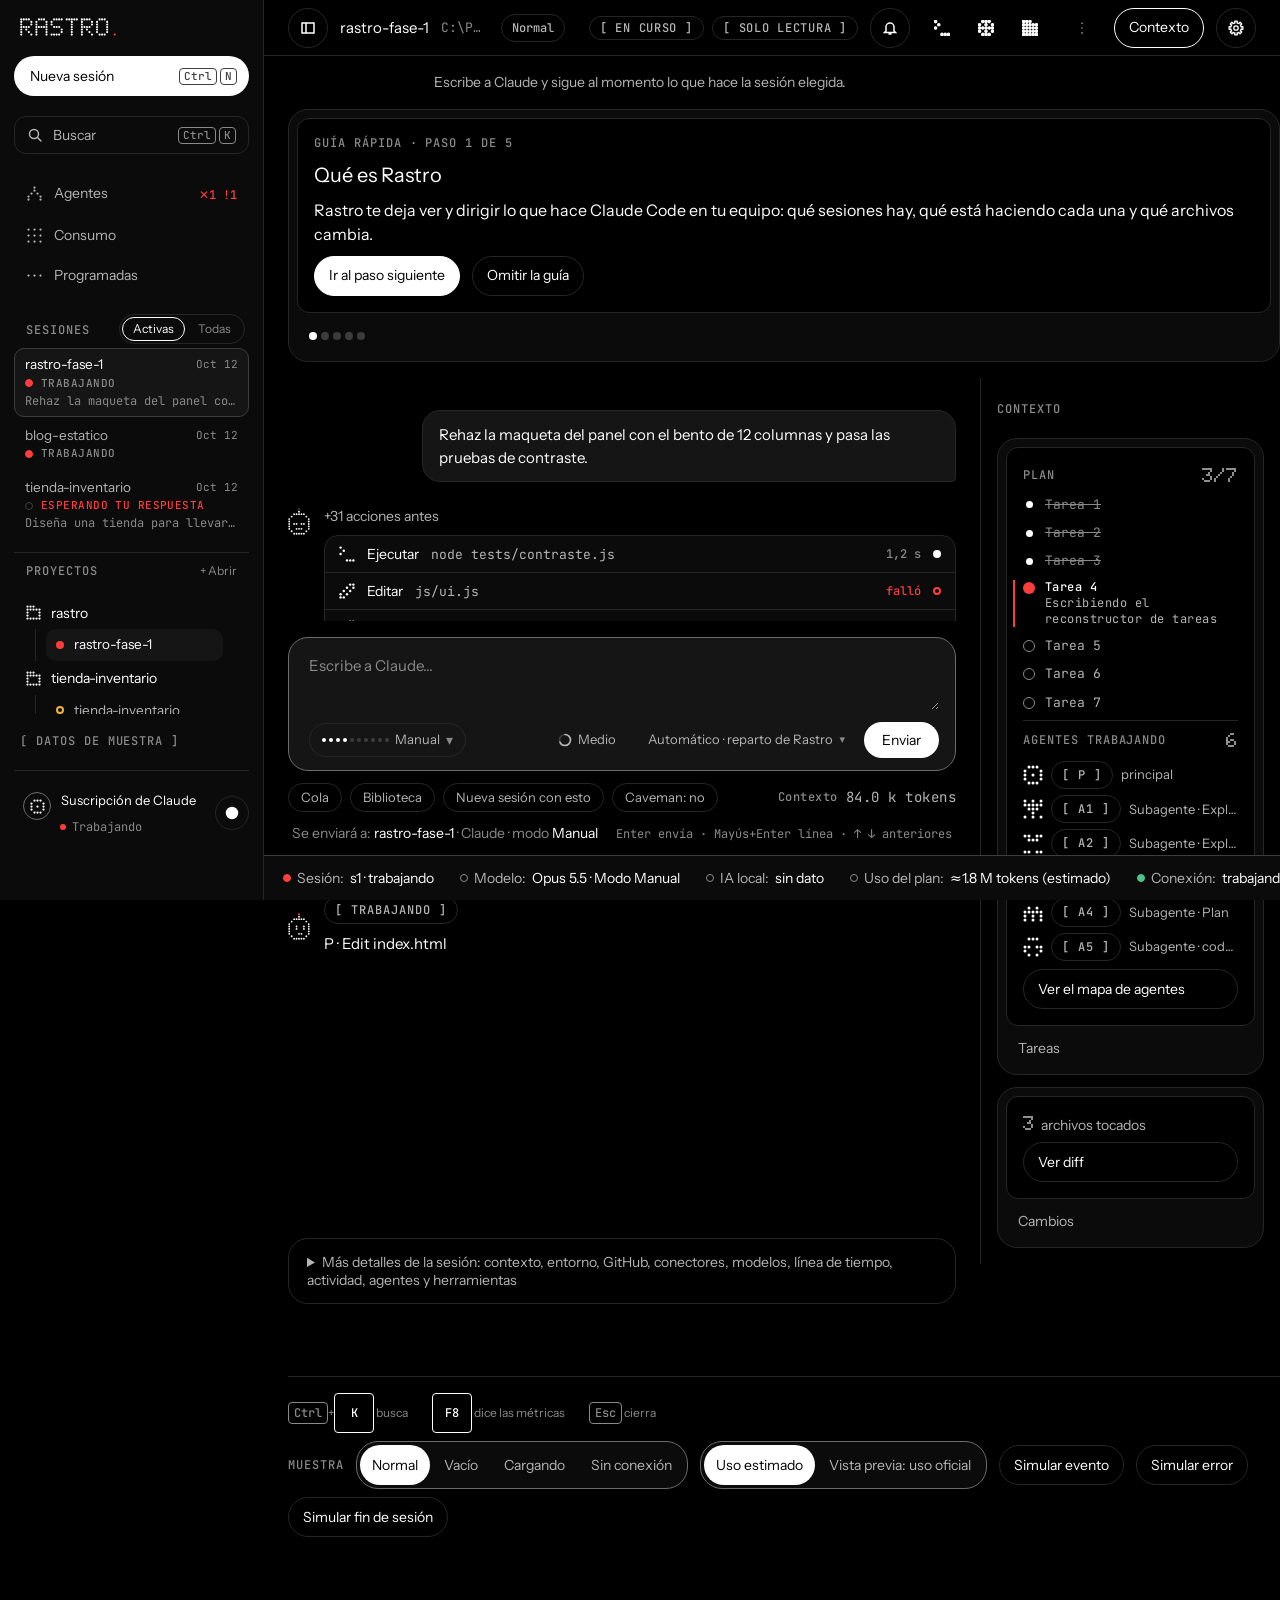
==== index.html @ d67bd8c0 "Interfaz de Rastro con datos de muestra para GitHub Pages Solo archivos estáticos de src/renderer y " ====
<!DOCTYPE html>
<html lang="es" data-theme="dark">
<head>
  <meta charset="utf-8">
  <meta name="robots" content="noindex">
  <meta name="viewport" content="width=device-width, initial-scale=1">
  <meta name="color-scheme" content="dark light">
  <!-- Política de contenido estricta: solo archivos propios, sin scripts en línea y sin red. Única
       excepción: elementos de estilo creados por script (los usa xterm.js para el tema de la consola; la
       interfaz nunca interpreta texto ajeno como HTML, así que nadie más puede crear uno). -->
  <meta http-equiv="Content-Security-Policy" content="default-src 'none'; script-src 'self'; style-src 'self'; style-src-elem 'self' 'unsafe-inline'; style-src-attr 'none'; font-src 'self'; img-src 'self' data:">
  <title>Rastro</title>
  <link rel="icon" type="image/svg+xml" href="assets/icon.svg">
  <script src="js/theme.js"></script>
  <link rel="stylesheet" href="vendor/xterm/xterm.css">
  <link rel="stylesheet" href="styles/styles.css">
</head>
<body>
<a class="skip" href="#main">Saltar al contenido</a>

<div class="app">
  <!-- Barra lateral (js/sidebar.js), como la de Claude Code Desktop: Nueva sesión, Buscar, secciones,
       Fijadas, las sesiones agrupadas por proyecto (con filtro, Agrupar y Ordenar, y Ver todas) y, abajo,
       el pie con el menú de la cuenta. Fija desde 900 px; por debajo, cajón. -->
  <aside id="barra" class="barra" aria-label="Barra lateral">
    <div class="sb-cab"><div id="marca" class="brand"></div><span id="sb-version" class="sb-version"></span></div>
    <button id="nueva" type="button" class="sb-nueva" aria-haspopup="dialog" aria-label="Crear nueva sesión" title="Nueva sesión (Ctrl+N)"><span class="sb-nueva-t">Nueva sesión</span><span class="sb-atajo" aria-hidden="true"><kbd class="t-mod" data-k="Ctrl"></kbd><kbd data-k="N"></kbd></span></button>
    <!-- Buscar (Ctrl+K): sesiones, prompts anteriores, archivos tocados, agentes y herramientas. -->
    <button id="buscar" type="button" class="sb-buscar" aria-haspopup="dialog" title="Buscar (Ctrl+K)">
      <svg viewBox="0 0 16 16" width="16" height="16" aria-hidden="true" class="ico" fill="none" stroke="currentColor" stroke-width="1.5" stroke-linecap="round"><circle cx="7" cy="7" r="4.5"/><path d="M10.5 10.5 14 14"/></svg>
      <span class="crece">Buscar</span>
      <span class="atajo" aria-hidden="true"><kbd class="t-mod" data-k="Ctrl"></kbd><kbd class="t-buscar" data-k="K"></kbd></span>
    </button>
    <nav id="nav" class="nav sb-nav" aria-label="Secciones">
      <button type="button" data-vista="sesiones" data-glifo="Agente">Agentes</button>
      <button type="button" data-vista="uso" data-glifo="Datos">Consumo</button>
      <!-- Programadas ("Scheduled" en Claude Code Desktop; antes "Routines"): tareas locales con horario (js/scheduled.js). -->
      <button id="nav-programadas" type="button" data-vista="programadas" data-glifo="Otra">Programadas</button>
    </nav>
    <div id="barra-desliza" class="sb-carpetas"></div>
    <!-- Insignias permanentes: si lo que se ve son datos de muestra y si la cuenta está bloqueada. -->
    <div class="sb-estado">
      <span id="b-muestra" class="badge" hidden><span aria-hidden="true">[ </span>Datos de muestra<span aria-hidden="true"> ]</span></span>
      <span id="b-auth" class="badge" hidden></span>
      <!-- Fase 4: modo juego (interruptor): pausa la IA local y libera la GPU. -->
      <button id="b-juego" type="button" class="btn btn-small sb-juego" aria-pressed="false" hidden>Modo juego</button>
    </div>
    <!-- Pie: menú de la cuenta (ajustes, atajos, estado del equipo, guía) y el tema. -->
    <div class="sb-pie">
      <span class="pan-mas-caja sb-cuenta-caja">
        <button id="cuenta-btn" type="button" class="sb-cuenta" aria-haspopup="menu" aria-expanded="false" aria-label="Abrir el menú de la cuenta: Tu cuenta">
          <span class="sb-avatar" aria-hidden="true"></span>
          <span id="cuenta-nombre" class="sb-cuenta-n">Tu cuenta</span>
        </button>
        <!-- Conexión: si Rastro ve lo que hace Claude Code y si alguna sesión trabaja. -->
        <span id="b-conexion" class="sb-cuenta-m mono"></span>
      </span>
      <!-- Botón circular del tema: pasa de oscuro a claro y a automático (sigue al sistema). -->
      <button id="tema" type="button" class="icono"></button>
    </div>
  </aside>
  <div id="barra-fondo" class="barra-fondo" hidden></div>
  <div id="lado-fondo" class="barra-fondo" hidden></div>

  <div class="columna">
  <div class="cabeza">
    <!-- Cabecera de la pantalla (56 px del diseño): qué sesión se mira y, a la derecha, su estado, búsqueda y avisos.
         En la app de escritorio es también la zona de arrastre de la ventana. -->
    <header class="top">
      <button id="barra-btn" type="button" class="icono" aria-controls="barra" aria-expanded="true" aria-label="Cerrar barra lateral" title="Barra lateral"><svg viewBox="0 0 16 16" width="16" height="16" aria-hidden="true"><path class="hueco-i" d="M2 3h12v10H2zM6 3v10"/></svg></button>
      <div id="ses-barra" class="cab-ses">
        <span id="cab-nombre" class="cab-nombre"></span>
        <span id="cab-ruta" class="cab-ruta mono"></span>
        <!-- Vista de la transcripción (Ctrl+O): Normal, Pensamiento o Detallado. -->
        <span class="pan-mas-caja"><button id="vista-trans" type="button" class="cab-vista mono" aria-haspopup="menu" aria-expanded="false" hidden>Normal</button></span>
        <label class="sr" for="ses-elegida">Sesión elegida</label>
        <select id="ses-elegida" class="select cab-select" title="Cambiar de sesión"></select>
        <!-- Se ve al recibir el foco: dice las cifras por la región de estado. -->
        <button id="leer" type="button" class="btn btn-small peek">Leer métricas</button>
      </div>
      <span class="hueco"></span>
      <div id="ses-insignias" class="badges cab-insignias"></div>
      <!-- Fase 4: aviso de que Claude no está disponible (modo continuidad). -->
      <button id="b-cont" type="button" class="badge alerta" hidden></button>
      <!-- Solo si la sesión elegida tiene Remote Control activo. -->
      <span id="b-remote" class="badge remote" hidden></span>
      <!-- Centro de avisos (js/notifications.js): historial con contador de no leídos. -->
      <span class="avisos-caja">
        <button id="avisos-btn" type="button" class="icono" aria-expanded="false" aria-controls="avisos-panel" aria-label="Abrir avisos"><svg viewBox="0 0 16 16" width="16" height="16" aria-hidden="true"><path class="hueco-i" d="M4 11V7a4 4 0 0 1 8 0v4l1.5 1.5h-11zM6.5 14h3"/></svg><span id="avisos-cuenta" class="cuenta" hidden></span></button>
        <section id="avisos-panel" class="avisos-panel" role="dialog" aria-labelledby="avisos-t" hidden></section>
      </span>
      <button id="sonido-activar" type="button" class="btn btn-small" hidden>Activar sonido</button>
      <!-- Barra de la sesión (js/panes.js): Terminal, Cambios, Navegador y Archivos, y el menú ⋮ con los
           paneles sin botón y lo que no cabe en estrecho. Solo en el apartado Code. -->
      <div id="pan-botones" class="pan-botones" role="group" aria-label="Paneles de la sesión"></div>
      <span class="pan-mas-caja"><button id="pan-mas" type="button" class="icono pan-mas" aria-haspopup="menu" aria-expanded="false" aria-label="Abrir más paneles y opciones de la sesión" title="Más"><svg viewBox="0 0 16 16" width="16" height="16" aria-hidden="true" fill="none" stroke="currentColor" stroke-width="2.4" stroke-linecap="round"><path d="M8 3.2v.1M8 8v.1M8 12.8v.1"/></svg></button></span>
      <!-- Mostrar u ocultar el panel de detalles de la sesión. -->
      <button id="panel-btn" type="button" class="btn btn-small cab-panel" aria-controls="chat-lado" aria-expanded="true" aria-label="Ver el panel Contexto" title="Tareas y cambios de la sesión">Contexto</button>
      <!-- Ajustes: la tuerca. Al pulsarla se "desenrosca" (gira y se desplaza) y se abre la vista Ajustes. -->
      <button id="ajustes-btn" type="button" class="icono tuerca" aria-label="Abrir ajustes" title="Ajustes"></button>
      <!-- Por debajo de 1024 px la barra lateral (con la lista Sesiones) es un panel superpuesto: este botón la abre. -->
      <button id="menu" type="button" class="btn btn-small menu" aria-expanded="false" aria-controls="barra" aria-label="Ver la lista Sesiones">Sesiones</button>
    </header>
  </div>
  <div class="banners">
    <p id="sin-conexion" class="banner" role="alert" hidden>Rastro dejó de recibir lo que hace Claude Code. Lo ya recibido se conserva y se reintenta solo; si sigue así, revisa el estado del equipo en Ajustes.</p>
    <p id="sin-almacen" class="banner" role="alert" hidden>No se pudo usar el almacenamiento. La app funciona, pero los ajustes de esta sesión no se guardarán.</p>
  </div>

<div class="shell">
  <main id="main" tabindex="-1">

    <!-- ===== Chat: la vista inicial. La mascota con el campo de prompts y, debajo, la sesión en vivo ===== -->
    <section id="v-chat" class="view" aria-labelledby="h-chat">
      <h1 id="h-chat" class="sr" tabindex="-1">Chat</h1>
      <p class="intro">Escribe a Claude y sigue al momento lo que hace la sesión elegida.</p>
      <!-- Guía de primer uso: se puede omitir y volver a abrir desde Ajustes (js/app.js). -->
      <section id="guia" class="card guia" aria-labelledby="guia-t" hidden></section>
      <p id="cargando" class="label" hidden>Cargando</p>
      <div id="vacio" class="card" hidden>
        <div class="esc">
          <p>Todavía no hay sesiones. Pulsa <b>Crear sesión</b> para empezar, o abre Claude Code en tu equipo: Rastro lee los registros que guarda en esta carpeta y la sesión aparecerá aquí sola.</p>
          <p id="vacio-ruta" class="mono"></p>
          <div class="row">
            <button id="vacio-copiar" type="button" class="btn">Copiar ruta</button>
            <button id="vacio-nueva" type="button" class="btn">Crear sesión</button>
          </div>
        </div>
        <div class="card-pie"><h2 class="label">Sin sesiones</h2></div>
      </div>

      <div id="chat-cuerpo" class="chat-1a">
        <div class="chat-col">
          <!-- Conversación (diseño 1a): tus mensajes y, debajo de cada uno, lo que hizo Claude (js/conversation.js). -->
          <section id="conv" class="conv" aria-label="Conversación de la sesión elegida"></section>
          <!-- Turno en vivo: la mascota es el avatar de Claude; su burbuja dice qué hace y debajo llega la respuesta. -->
          <div class="conv-vivo">
            <div id="masc-figura" class="masc-figura"></div>
            <div class="conv-vivo-cuerpo">
              <div id="masc-burbuja" class="burbuja"></div>
              <div id="masc-resp" class="masc-resp" hidden></div>
              <!-- Permiso pendiente de la sesión elegida: Aprobar o Rechazar. Se pinta solo cuando cambia. -->
              <section id="masc-permiso" class="masc-permiso" aria-labelledby="masc-permiso-t" hidden></section>
            </div>
          </div>
          <div class="compositor">
            <!-- Vista previa antes de enviar (B6), sugerencia del optimizador, decisión y cola. -->
            <section id="masc-previa" class="previa" aria-labelledby="masc-previa-t" hidden></section>
            <section id="masc-sugerencia" class="masc-sugerencia" aria-labelledby="masc-sug-t" hidden></section>
            <div id="masc-decision" class="masc-decision" hidden></div>
            <section id="masc-cola" class="masc-cola" aria-labelledby="masc-cola-t" hidden></section>
            <form id="masc-form" class="masc-form comp-caja">
              <label id="masc-destino" class="sr" for="masc-prompt">Mensaje</label>
              <textarea id="masc-prompt" class="comp-texto" rows="2" placeholder="Escribe a Claude…" autocomplete="off" spellcheck="false" maxlength="20000" aria-describedby="masc-ayuda"></textarea>
              <!-- Debajo del texto, como en claude.ai: a la izquierda el modo y los envíos forzados; a la derecha el
                   selector de modelo y Enviar, en la esquina inferior derecha de la caja. -->
              <div class="comp-fila">
                <!-- Modo de uso (Selector Modo del diseño): qué puede hacer Claude sin preguntar. Se pinta en js/chat.js. -->
                <fieldset id="masc-modo" class="modo selector-modo"></fieldset>
                <span class="hueco"></span>
                <!-- Esfuerzo (esfuerzo.json): el anillo dice el nivel ("Medio ◯"); el menú ofrece Bajo, Medio, Alto y Personalizado. -->
                <span class="pan-mas-caja esf-caja"><button id="masc-esfuerzo" type="button" class="comp-pildora esf-boton" aria-haspopup="menu" aria-expanded="false" data-v="">Esfuerzo</button></span>
                <button id="masc-modelo" type="button" class="comp-pildora mod-boton" aria-haspopup="dialog"><span class="sr">Cambiar modelo: </span>Automático · reparto de Rastro</button>
                <button id="masc-enviar" type="submit" class="comp-enviar">Enviar</button>
              </div>
            </form>
            <div class="comp-chips">
              <button id="masc-encolar" type="button" class="chip-b" aria-label="Añadir a la cola" title="Añadir este mensaje a la cola: sale cuando termine lo que está en marcha">Cola<span id="masc-cola-n"></span></button>
              <button id="masc-biblio" type="button" class="chip-b" aria-haspopup="dialog" aria-label="Abrir la biblioteca de prompts">Biblioteca</button>
              <button id="masc-nueva" type="button" class="chip-b" aria-label="Empezar nueva sesión con esto">Nueva sesión con esto</button>
              <select id="masc-caveman" class="chip-b chip-select" aria-label="Modo caveman: respuestas breves" title="Caveman: respuestas breves y telegráficas. No cambia tu mensaje ni el código.">
                <option value="">Caveman: no</option><option value="caveman">caveman</option><option value="ultracave">ultracave</option><option value="megacave">megacave</option>
              </select>
              <!-- Remote Control de la sesión elegida: activo, o abrirla con Remote Control en la Terminal. -->
              <button id="masc-rc" type="button" class="chip-b" aria-pressed="false" hidden>Remote Control</button>
              <span class="hueco"></span>
              <!-- Contexto ocupado por la sesión elegida (último turno del agente principal). -->
              <span id="masc-ctx" class="comp-ctx" hidden></span>
            </div>
            <div class="comp-meta">
              <!-- A dónde irá lo que escribas, en vivo (cambia al apuntar a Encolar o a los envíos forzados). -->
              <p id="masc-envio" class="destino-envio comp-destino"></p>
              <span id="masc-ayuda" class="comp-ayuda mono">Enter envía · Mayús+Enter línea · ↑ ↓ anteriores</span>
            </div>
          </div>
          <!-- Lo que ya mostraba Chat y el diseño no pone a la vista: sigue aquí, plegado. -->
          <details id="chat-mas" class="chat-mas">
            <summary>Más detalles de la sesión: contexto, entorno, GitHub, conectores, modelos, línea de tiempo, actividad, agentes y herramientas</summary>
            <div class="chat-mas-cuerpo">
              <!-- Las tarjetas de detalles (js/session-details.js y js/github-card.js), que estaban en el panel derecho
                   hasta el chat en tres columnas: Contexto, Entorno, GitHub, Conectores y Tareas en segundo plano. -->
              <div class="det-grupo">
                <section id="det-contexto" class="card det" aria-labelledby="t-det-contexto"></section>
                <section id="det-entorno" class="card det" aria-labelledby="t-det-ent"></section>
                <section id="det-github" class="card det" aria-labelledby="t-det-gh"></section>
                <section id="det-conectores" class="card det" aria-labelledby="t-det-con"></section>
                <section id="det-tareas" class="card det" aria-labelledby="t-det-tar"></section>
              </div>
              <div id="masc-uso" class="masc-uso" hidden></div>
        <section class="card k-mo" aria-labelledby="t-mo">
          <div id="modelos-uso" class="esc"></div>
          <div class="card-pie"><h2 id="t-mo" class="label">Modelos en uso <span data-ayuda="modelos"></span></h2><span id="modelos-cuenta" class="note"></span></div>
        </section>
        <section class="card k-cr" aria-labelledby="t-cr">
          <div id="carrete" class="esc centro"></div>
          <div class="card-pie"><h2 id="t-cr" class="label">Últimas acciones <span data-ayuda="herramienta"></span></h2><button type="button" class="mas" data-ir="tiempo" aria-label="Ir a la línea de tiempo"></button></div>
        </section>
        <section class="card k-ti" aria-labelledby="t-ti">
          <div class="esc">
            <div class="row between">
              <div id="tl-filtro"></div>
              <div class="row">
                <button id="ir-final" type="button" class="btn btn-small" hidden>Ir al final</button>
                <button id="pausar" type="button" class="btn btn-small" aria-pressed="false">Pausar</button>
              </div>
            </div>
            <div id="tiempo" class="tiempo"></div>
          </div>
          <div class="card-pie"><h2 id="t-ti" class="label">Línea de tiempo</h2><span id="tl-nota" class="label"></span></div>
        </section>
        <section class="card k-ac" aria-labelledby="t-ac">
          <div id="actividad" class="esc claro"></div>
          <div class="card-pie"><h2 id="t-ac" class="label">Actividad</h2><button type="button" class="mas" data-ir="estadisticas" aria-label="Abrir Estadísticas, en Consumo"></button></div>
        </section>
        <section class="card k-ag" aria-labelledby="t-ag">
          <div class="esc"><ul id="arbol" class="arbol" role="tree" aria-labelledby="t-ag"></ul></div>
          <div class="card-pie"><h2 id="t-ag" class="label">Agentes</h2><button type="button" class="mas" data-ir="sesiones" aria-label="Abrir Sesiones"></button></div>
        </section>
        <section class="card k-ca" aria-labelledby="t-ca">
          <div class="esc"><ul id="cambios-mini" class="lista"></ul></div>
          <div class="card-pie"><h2 id="t-ca" class="label">Cambios recientes</h2><button type="button" class="mas" data-ir="cambios" aria-label="Abrir Cambios"></button></div>
        </section>
        <section class="card k-he" aria-labelledby="t-he">
          <div class="esc"><ul id="herr-mini" class="lista"></ul></div>
          <div class="card-pie"><h2 id="t-he" class="label">Herramientas</h2><button type="button" class="mas" data-ir="estadisticas" aria-label="Abrir las herramientas en Estadísticas, en Consumo"></button></div>
        </section>
            </div>
          </details>
        </div>
        <!-- Panel derecho de Chat (300 px; js/chat-columns.js): solo Tareas (el Plan y los agentes en curso) y
             Cambios (archivos tocados y "Ver diff"). Desde 1280 px es una columna; por debajo, un panel superpuesto
             que abre el botón "Contexto" de la cabecera. -->
        <aside id="chat-lado" class="chat-lado" aria-labelledby="chat-lado-t">
          <div class="lado-cab">
            <h2 id="chat-lado-t" class="label" tabindex="-1">Contexto</h2>
            <button id="lado-cerrar" type="button" class="btn btn-small lado-cerrar" aria-label="Cerrar el panel Contexto">Cerrar</button>
          </div>
          <section id="lado-tareas" class="card det" aria-labelledby="t-lado-tareas"></section>
          <section id="lado-cambios" class="card det" aria-labelledby="t-lado-cambios"></section>
        </aside>
      </div>
    </section>

    <!-- ===== Sesiones ===== -->
    <section id="v-sesiones" class="view" aria-labelledby="h-sesiones" hidden>
      <h1 id="h-sesiones" class="sr" tabindex="-1">Agentes</h1>
      <p class="intro ag-intro">Quién trabaja ahora: el modelo líder al centro y sus agentes alrededor. Toca uno para ver su actividad, aprobar permisos o pararlo.</p>
      <div class="ag-barra">
        <span id="ag-contexto" class="ag-contexto mono"></span>
        <span class="hueco"></span>
        <div id="ag-alcance"></div>
        <div id="ses-modo"></div>
      </div>
      <!-- Mapa hub and spoke (js/orchestrator-map.js): modelo líder al centro, ramas por tipo de agente y panel de actividad. -->
      <div id="ag" class="ag-mapa"></div>
      <div id="ses-dos" class="dos">
        <section class="card" aria-labelledby="t-ses">
          <div class="esc">
            <div class="row between"><div id="ses-filtro"></div></div>
            <ul id="ses-lista" class="sesiones"></ul>
          </div>
          <div class="card-pie"><h2 id="t-ses" class="label">Sesiones</h2></div>
        </section>
        <div class="col">
          <div id="ses-detalle" class="col"></div>
          <!-- Reproducción de la sesión: se pinta aparte, para que los datos nuevos no le quiten el foco. -->
          <div id="ses-repro" class="col"></div>
        </div>
      </div>
    </section>

    <!-- ===== Cambios ===== -->
    <section id="v-cambios" class="view" aria-labelledby="h-cambios" hidden>
      <h1 id="h-cambios" class="sr" tabindex="-1">Cambios</h1>
      <p class="intro">Qué archivos tocaron las sesiones y qué cambió en cada uno, línea a línea.</p>
      <!-- Parches de los asistentes baratos: esperan la aprobación de la persona. -->
      <div id="cam-parches" class="col" hidden></div>
      <div class="dos">
        <section class="card" aria-labelledby="t-cam-l">
          <div class="esc">
            <div id="cam-grupo"></div>
            <div id="cam-lista"></div>
          </div>
          <div class="card-pie"><h2 id="t-cam-l" class="label">Archivos tocados</h2><button type="button" class="mas" data-ir="estadisticas" aria-label="Abrir la tabla de archivos en Estadísticas, en Consumo"></button></div>
        </section>
        <section class="card" aria-labelledby="t-cam-d">
          <div class="esc">
            <div class="row between">
              <div id="cam-modo" class="solo-ancho"></div>
              <button id="cam-copiar" type="button" class="btn btn-small">Copiar diferencias</button>
            </div>
            <div id="cam-diff" class="col"></div>
          </div>
          <div class="card-pie"><h2 id="t-cam-d" class="label">Diferencias</h2><span id="cam-nota" class="label"></span></div>
        </section>
      </div>
    </section>

    <!-- ===== Archivos: el árbol de la carpeta de trabajo de la sesión elegida (js/explorer.js) ===== -->
    <section id="v-archivos" class="view" aria-labelledby="h-archivos" hidden>
      <h1 id="h-archivos" class="sr" tabindex="-1">Archivos</h1>
      <p class="intro">La carpeta en la que trabaja la sesión elegida: abre, crea, renombra o envía archivos a la papelera.</p>
      <div class="dos arch-dos">
        <section class="card" aria-labelledby="t-arch">
          <div id="arch" class="esc"></div>
          <div class="card-pie"><h2 id="t-arch" class="label">Archivos</h2></div>
        </section>
        <section id="arch-tarjeta" class="card" aria-labelledby="t-arch-sel" hidden>
          <div id="arch-acciones" class="esc"></div>
          <div class="card-pie"><h2 id="t-arch-sel" class="label">Elegido</h2></div>
        </section>
      </div>
      <!-- Editor del archivo elegido (js/file-editor.js): Guardar y Cancelar, o guardado automático; conflictos con el disco. -->
      <section id="arch-editor" class="card arch-editor" aria-labelledby="t-arch-ed" hidden></section>
    </section>

    <!-- ===== Consola: terminales reales en la carpeta de la sesión elegida (js/console.js) ===== -->
    <section id="v-consola" class="view" aria-labelledby="h-consola" hidden>
      <h1 id="h-consola" class="sr" tabindex="-1">Terminal</h1>
      <p class="intro">Una terminal abierta en la carpeta de la sesión elegida, para escribir órdenes tú mismo.</p>
      <section class="card" aria-labelledby="t-consola">
        <div class="esc consola-esc">
          <div class="row between">
            <div id="con-pestanas" class="con-pestanas" role="tablist" aria-label="Terminales"></div>
            <button id="con-nueva" type="button" class="btn btn-small">Abrir terminal</button>
          </div>
          <div id="con-cuerpo" class="con-cuerpo"></div>
          <p id="con-nota" class="note"></p>
        </div>
        <div class="card-pie"><h2 id="t-consola" class="label">Terminal</h2><span class="label"><kbd>Ctrl</kbd>+<kbd>Mayús</kbd>+<kbd>C</kbd> copia · <kbd>Ctrl</kbd>+<kbd>Mayús</kbd>+<kbd>V</kbd> pega</span></div>
      </section>
    </section>

    <!-- ===== Uso: dos vistas internas, Consumo y Estadísticas ===== -->
    <section id="v-uso" class="view" aria-labelledby="h-uso" hidden>
      <h1 id="h-uso" class="sr" tabindex="-1">Consumo</h1>
      <p class="intro">Cuánto llevas usado de tu plan de Claude y en qué se fue.</p>
      <div id="uso-sub"></div>
      <div id="uso-consumo" class="view">
        <div id="uso-bloques" class="tres"></div>
        <div class="dos">
          <section class="card" aria-labelledby="t-uso-m">
            <div class="esc plano"><div id="uso-modelos" class="table-wrap" role="group" aria-label="Tabla de uso por modelo" tabindex="0"></div></div>
            <div class="card-pie"><h2 id="t-uso-m" class="label">Por modelo</h2></div>
          </section>
          <section class="card" aria-labelledby="t-uso-s">
            <div class="esc plano"><div id="uso-sesiones" class="table-wrap" role="group" aria-label="Tabla de uso por sesión" tabindex="0"></div></div>
            <div class="card-pie"><h2 id="t-uso-s" class="label">Por sesión</h2></div>
          </section>
        </div>
        <div class="row between">
          <p id="uso-nota" class="help crece"></p>
          <!-- Solo en la app: una llamada mínima al CLI devuelve el porcentaje oficial de uso. -->
          <button id="medir-uso" type="button" class="btn btn-small" hidden>Medir ahora</button>
        </div>
      </div>
      <!-- Orquestación (Fase 3): a dónde fue cada prompt, cómo les fue a los modelos baratos y la cuota. -->
      <div id="uso-orquestacion" class="view" hidden></div>
      <!-- Fase 4: GPU y VRAM con sus topes, y el modo continuidad (pendientes para Claude). -->
      <div id="uso-recursos" class="view" hidden></div>
      <div id="uso-continuidad" class="view" hidden></div>
      <div id="uso-estadisticas" class="view" hidden>
        <div id="est-cifras" class="cifras"></div>

        <section class="card" aria-labelledby="t-est-ac">
          <div class="esc claro">
            <div id="cal-modo"></div>
            <div id="cal-caja" class="col"></div>
            <details>
              <summary class="label">Tabla equivalente</summary>
              <div id="cal-tabla" class="table-wrap" role="group" aria-label="Tabla equivalente de la actividad" tabindex="0"></div>
            </details>
          </div>
          <div class="card-pie"><h2 id="t-est-ac" class="label">Actividad</h2></div>
        </section>

        <section class="card" aria-labelledby="t-est-ri">
          <div id="ritmo" class="esc"></div>
          <div class="card-pie"><h2 id="t-est-ri" class="label">Ritmo</h2></div>
        </section>

        <div class="dos">
          <section class="card" aria-labelledby="t-est-he">
            <div class="esc plano"><div id="est-herr" class="table-wrap" role="group" aria-label="Tabla de herramientas" tabindex="0"></div></div>
            <div class="card-pie"><h2 id="t-est-he" class="label">Herramientas</h2></div>
          </section>
          <section class="card" aria-labelledby="t-est-arch">
            <div class="esc plano"><div id="est-arch" class="table-wrap" role="group" aria-label="Tabla de archivos" tabindex="0"></div></div>
            <div class="card-pie"><h2 id="t-est-arch" class="label">Archivos</h2></div>
          </section>
        </div>

      </div>
    </section>

    <!-- ===== Nueva sesión: una sola pantalla (js/new-session.js): Elegir entorno, el encargo y Enviar ===== -->
    <section id="v-programadas" class="view" aria-labelledby="h-programadas" hidden>
      <h1 id="h-programadas" class="sr" tabindex="-1">Programadas</h1>
      <p class="intro">Tareas que empiezan una sesión nueva de Claude a la hora que elijas, en una carpeta de este equipo.</p>
      <div id="prog" class="col"></div>
    </section>
    <section id="v-nueva" class="view" aria-labelledby="h-nueva" hidden><h1 id="h-nueva" class="sr" tabindex="-1">Nueva sesión</h1></section>

    <!-- ===== Ajustes: se abre con la tuerca de la cabecera (js/settings.js) =====
         Como en Claude: los apartados a la izquierda y, a la derecha, el apartado elegido. Lo que todavía no tiene
         una función real se ve desactivado con "Próximamente". -->
    <section id="v-ajustes" class="view" aria-labelledby="h-ajustes" hidden>
      <h1 id="h-ajustes" class="sr" tabindex="-1">Ajustes</h1>
      <div class="aj">
        <nav id="aj-nav" class="aj-nav" aria-label="Apartados de Ajustes"></nav>
        <div id="ajustes" class="aj-cuerpo">
          <h2 id="aj-titulo" class="aj-titulo" tabindex="-1"></h2>
          <div id="aj-contenido" class="col"></div>
          <!-- Tarjetas fijas que js/settings.js coloca en su apartado: Privacidad y General. -->
          <div id="aj-fijas" hidden>
        <section class="card" aria-labelledby="t-datos">
          <div class="esc">
            <p class="help">Rastro guarda su historial en <span class="mono" id="dir-datos">%APPDATA%\Rastro</span> durante 30 días, con un tope de 20 KB por entrada o salida. No toca los registros de Claude Code.</p>
            <div class="row">
              <button id="exportar" type="button" class="btn">Exportar respaldo</button>
              <button id="importar" type="button" class="btn">Importar respaldo</button>
              <input id="importar-archivo" type="file" accept="application/json,.json" aria-label="Archivo de respaldo" hidden>
              <button id="reiniciar" type="button" class="btn">Borrar historial</button>
            </div>
            <p id="datos-msg" class="note" role="status"></p>
            <!-- Al abrirse, el foco va a Cancelar; el grupo lleva la pregunta como nombre para que se oiga. -->
            <div id="reiniciar-conf" class="sub confirm" role="group" aria-labelledby="reiniciar-que" hidden>
              <p id="reiniciar-que">Se borrará el historial de sesiones y de actividad que guarda Rastro. Los registros de Claude Code y tus ajustes se conservan.</p>
              <div class="row">
                <button id="reiniciar-si" type="button" class="btn">Sí, borrar el historial</button>
                <button id="reiniciar-no" type="button" class="btn btn-primary">Cancelar</button>
              </div>
            </div>
            <div id="importar-conf" class="sub confirm" role="group" aria-labelledby="importar-que" hidden>
              <p id="importar-que"></p>
              <div class="row">
                <button id="importar-si" type="button" class="btn">Sí, reemplazar</button>
                <button id="importar-no" type="button" class="btn btn-primary">Cancelar</button>
              </div>
            </div>
          </div>
          <div class="card-pie"><h3 id="t-datos" class="label">Datos y respaldo</h3></div>
        </section>
        <section class="card" aria-labelledby="t-glos">
          <div class="esc"><p class="help">Las palabras que salen en Rastro, explicadas en una frase.</p><dl id="glosario" class="glosario"></dl></div>
          <div class="card-pie"><h3 id="t-glos" class="label">Glosario</h3></div>
        </section>
          </div>
          <!-- IA económicas: lo pinta js/assistants.js (proveedores, Ollama, catálogo, optimizador). -->
          <div id="aj-asistentes" class="col" hidden></div>
        </div>
      </div>
    </section>

  </main>

  <footer class="foot">
    <span><kbd>Ctrl</kbd>+<button id="tecla-buscar" type="button" class="key"></button> busca</span>
    <span><button id="tecla-leer" type="button" class="key"></button> dice las métricas</span>
    <span><kbd>Esc</kbd> cierra</span>
    <!-- Solo con datos de muestra: escenarios y simulación para revisar los estados de la maqueta. -->
    <div id="muestra" class="muestra" hidden>
      <span class="label">Muestra</span>
      <div id="sim-esc"></div>
      <div id="sim-uso"></div>
      <button id="sim-evento" type="button" class="btn btn-small">Simular evento</button>
      <button id="sim-error" type="button" class="btn btn-small">Simular error</button>
      <button id="sim-fin" type="button" class="btn btn-small">Simular fin de sesión</button>
    </div>
  </footer>
</div>
  </div><!-- .columna -->
</div><!-- .app -->

<!-- Barra de estado fija (js/status-bar.js): cada dato lleva a su pestaña. -->
<nav id="barra-estado" class="barra-estado" aria-label="Barra de estado"></nav>

<!-- Capas: asistente, paleta de búsqueda. -->
<div id="capa"></div>

<!-- Región de estado: aquí se escriben las frases que debe decir un lector de pantalla. Siempre
     presente y fuera de cualquier bloque oculto. La actividad en vivo NO pasa por aquí evento a evento. -->
<div id="status" class="sr" role="status" aria-atomic="false" aria-relevant="additions"></div>
<!-- Toasts: lo mismo que se anuncia, a la vista unos segundos (js/ui.js). -->
<div id="toasts" class="toasts"></div>

<script defer src="shared/folder.js"></script>
<script defer src="shared/ui-logic.js"></script>
<script defer src="js/ui.js"></script>
<script defer src="js/glyphs.js"></script>
<script defer src="js/data.js"></script>
<!-- Una de las dos rellena la capa de datos: el puente dentro de la app, la muestra en un navegador. -->
<script defer src="js/bridge.js"></script>
<script defer src="js/sample-data.js"></script>
<script defer src="js/notifications.js"></script>
<script defer src="js/sound.js"></script>
<script defer src="js/views.js"></script>
<script defer src="js/orchestrator-map.js"></script>
<script defer src="js/models-in-use.js"></script>
<script defer src="js/explorer.js"></script>
<script defer src="js/overlays.js"></script>
<script defer src="js/new-session.js"></script>
<script defer src="js/scheduled.js"></script>
<!-- Consola: xterm.js y sus complementos, tal cual los publica el paquete (sin copia propia). -->
<script defer src="vendor/xterm/xterm.js"></script>
<script defer src="vendor/xterm/addon-fit.js"></script>
<script defer src="vendor/xterm/addon-web-links.js"></script>
<script defer src="js/console.js"></script>
<script defer src="js/respuesta.js"></script>
<script defer src="js/chat.js"></script>
<script defer src="js/conversation.js"></script>
<script defer src="js/markdown.js"></script>
<script defer src="js/library.js"></script>
<script defer src="js/replay.js"></script>
<script defer src="js/assistants.js"></script>
<script defer src="js/models.js"></script>
<script defer src="js/sidebar.js"></script>
<script defer src="js/resources.js"></script>
<script defer src="js/app.js"></script>
<script defer src="js/panes.js"></script>
<script defer src="js/github-card.js"></script>
<script defer src="js/session-details.js"></script>
<script defer src="js/browser-pane.js"></script>
<script defer src="js/file-editor.js"></script>
<script defer src="js/tasks-pane.js"></script>
<script defer src="js/chat-columns.js"></script>
<script defer src="js/side-chat.js"></script>
<!-- js/diff-comments.js (comentarios en el diff) queda desconectado de la interfaz desde 2026-11-04: ver docs/PARIDAD-FINAL.md. -->
<script defer src="js/status-bar.js"></script>
<script defer src="js/shortcuts.js"></script>
<script defer src="js/ollama-probe.js"></script>
<script defer src="js/settings.js"></script>
<script defer src="js/turn-popup.js"></script>
</body>
</html>
---- vendor/xterm/xterm.css ----
/**
 * Copyright (c) 2014 The xterm.js authors. All rights reserved.
 * Copyright (c) 2012-2013, Christopher Jeffrey (MIT License)
 * https://github.com/chjj/term.js
 * @license MIT
 *
 * Permission is hereby granted, free of charge, to any person obtaining a copy
 * of this software and associated documentation files (the "Software"), to deal
 * in the Software without restriction, including without limitation the rights
 * to use, copy, modify, merge, publish, distribute, sublicense, and/or sell
 * copies of the Software, and to permit persons to whom the Software is
 * furnished to do so, subject to the following conditions:
 *
 * The above copyright notice and this permission notice shall be included in
 * all copies or substantial portions of the Software.
 *
 * THE SOFTWARE IS PROVIDED "AS IS", WITHOUT WARRANTY OF ANY KIND, EXPRESS OR
 * IMPLIED, INCLUDING BUT NOT LIMITED TO THE WARRANTIES OF MERCHANTABILITY,
 * FITNESS FOR A PARTICULAR PURPOSE AND NONINFRINGEMENT. IN NO EVENT SHALL THE
 * AUTHORS OR COPYRIGHT HOLDERS BE LIABLE FOR ANY CLAIM, DAMAGES OR OTHER
 * LIABILITY, WHETHER IN AN ACTION OF CONTRACT, TORT OR OTHERWISE, ARISING FROM,
 * OUT OF OR IN CONNECTION WITH THE SOFTWARE OR THE USE OR OTHER DEALINGS IN
 * THE SOFTWARE.
 *
 * Originally forked from (with the author's permission):
 *   Fabrice Bellard's javascript vt100 for jslinux:
 *   http://bellard.org/jslinux/
 *   Copyright (c) 2011 Fabrice Bellard
 *   The original design remains. The terminal itself
 *   has been extended to include xterm CSI codes, among
 *   other features.
 */

/**
 *  Default styles for xterm.js
 */

.xterm {
    cursor: text;
    position: relative;
    user-select: none;
    -ms-user-select: none;
    -webkit-user-select: none;
}

.xterm.focus,
.xterm:focus {
    outline: none;
}

.xterm .xterm-helpers {
    position: absolute;
    top: 0;
    /**
     * The z-index of the helpers must be higher than the canvases in order for
     * IMEs to appear on top.
     */
    z-index: 5;
}

.xterm .xterm-helper-textarea {
    padding: 0;
    border: 0;
    margin: 0;
    /* Move textarea out of the screen to the far left, so that the cursor is not visible */
    position: absolute;
    opacity: 0;
    left: -9999em;
    top: 0;
    width: 0;
    height: 0;
    z-index: -5;
    /** Prevent wrapping so the IME appears against the textarea at the correct position */
    white-space: nowrap;
    overflow: hidden;
    resize: none;
}

.xterm .composition-view {
    /* TODO: Composition position got messed up somewhere */
    background: #000;
    color: #FFF;
    display: none;
    position: absolute;
    white-space: nowrap;
    z-index: 1;
}

.xterm .composition-view.active {
    display: block;
}

.xterm .xterm-viewport {
    /* On OS X this is required in order for the scroll bar to appear fully opaque */
    background-color: #000;
    overflow-y: scroll;
    cursor: default;
    position: absolute;
    right: 0;
    left: 0;
    top: 0;
    bottom: 0;
}

.xterm .xterm-screen {
    position: relative;
}

.xterm .xterm-screen canvas {
    position: absolute;
    left: 0;
    top: 0;
}

.xterm-char-measure-element {
    display: inline-block;
    visibility: hidden;
    position: absolute;
    top: 0;
    left: -9999em;
    line-height: normal;
}

.xterm.enable-mouse-events {
    /* When mouse events are enabled (eg. tmux), revert to the standard pointer cursor */
    cursor: default;
}

.xterm.xterm-cursor-pointer,
.xterm .xterm-cursor-pointer {
    cursor: pointer;
}

.xterm.column-select.focus {
    /* Column selection mode */
    cursor: crosshair;
}

.xterm .xterm-accessibility:not(.debug),
.xterm .xterm-message {
    position: absolute;
    left: 0;
    top: 0;
    bottom: 0;
    right: 0;
    z-index: 10;
    color: transparent;
    pointer-events: none;
}

.xterm .xterm-accessibility-tree:not(.debug) *::selection {
  color: transparent;
}

.xterm .xterm-accessibility-tree {
  font-family: monospace;
  user-select: text;
  white-space: pre;
}

.xterm .xterm-accessibility-tree > div {
  transform-origin: left;
  width: fit-content;
}

.xterm .live-region {
    position: absolute;
    left: -9999px;
    width: 1px;
    height: 1px;
    overflow: hidden;
}

.xterm-dim {
    /* Dim should not apply to background, so the opacity of the foreground color is applied
     * explicitly in the generated class and reset to 1 here */
    opacity: 1 !important;
}

.xterm-underline-1 { text-decoration: underline; }
.xterm-underline-2 { text-decoration: double underline; }
.xterm-underline-3 { text-decoration: wavy underline; }
.xterm-underline-4 { text-decoration: dotted underline; }
.xterm-underline-5 { text-decoration: dashed underline; }

.xterm-overline {
    text-decoration: overline;
}

.xterm-overline.xterm-underline-1 { text-decoration: overline underline; }
.xterm-overline.xterm-underline-2 { text-decoration: overline double underline; }
.xterm-overline.xterm-underline-3 { text-decoration: overline wavy underline; }
.xterm-overline.xterm-underline-4 { text-decoration: overline dotted underline; }
.xterm-overline.xterm-underline-5 { text-decoration: overline dashed underline; }

.xterm-strikethrough {
    text-decoration: line-through;
}

.xterm-screen .xterm-decoration-container .xterm-decoration {
	z-index: 6;
	position: absolute;
}

.xterm-screen .xterm-decoration-container .xterm-decoration.xterm-decoration-top-layer {
	z-index: 7;
}

.xterm-decoration-overview-ruler {
    z-index: 8;
    position: absolute;
    top: 0;
    right: 0;
    pointer-events: none;
}

.xterm-decoration-top {
    z-index: 2;
    position: relative;
}



/* Derived from vs/base/browser/ui/scrollbar/media/scrollbar.css */

/* xterm.js customization: Override xterm's cursor style */
.xterm .xterm-scrollable-element > .scrollbar {
    cursor: default;
}

/* Arrows */
.xterm .xterm-scrollable-element > .scrollbar > .scra {
	cursor: pointer;
	font-size: 11px !important;
}

.xterm .xterm-scrollable-element > .visible {
	opacity: 1;

	/* Background rule added for IE9 - to allow clicks on dom node */
	background:rgba(0,0,0,0);

	transition: opacity 100ms linear;
	/* In front of peek view */
	z-index: 11;
}
.xterm .xterm-scrollable-element > .invisible {
	opacity: 0;
	pointer-events: none;
}
.xterm .xterm-scrollable-element > .invisible.fade {
	transition: opacity 800ms linear;
}

/* Scrollable Content Inset Shadow */
.xterm .xterm-scrollable-element > .shadow {
	position: absolute;
	display: none;
}
.xterm .xterm-scrollable-element > .shadow.top {
	display: block;
	top: 0;
	left: 3px;
	height: 3px;
	width: 100%;
	box-shadow: var(--vscode-scrollbar-shadow, #000) 0 6px 6px -6px inset;
}
.xterm .xterm-scrollable-element > .shadow.left {
	display: block;
	top: 3px;
	left: 0;
	height: 100%;
	width: 3px;
	box-shadow: var(--vscode-scrollbar-shadow, #000) 6px 0 6px -6px inset;
}
.xterm .xterm-scrollable-element > .shadow.top-left-corner {
	display: block;
	top: 0;
	left: 0;
	height: 3px;
	width: 3px;
}
.xterm .xterm-scrollable-element > .shadow.top.left {
	box-shadow: var(--vscode-scrollbar-shadow, #000) 6px 0 6px -6px inset;
}
---- styles/styles.css ----
/* Rastro — hoja de estilos.
   Sigue DESIGN.md: negro puro, blanco y un único acento rojo; bordes de 1 px, sin sombras ni
   degradados. La estética (tokens, tipografías, segmentos, botones, insignias) viene de TypeNothing;
   la estructura (barra superior única, tarjetas con escenario y pie, bento) viene de la foto de
   referencia. Fuera de los tres bloques de tokens no hay ningún color literal: lo comprueba
   tests/visual/visual.test.js. */

/* ---------- Tipografías ---------- */
/* Propias, en src/renderer/assets/fonts (SIL OFL 1.1; la licencia de cada una está junto a los archivos). Son
   variables: un archivo por familia cubre los pesos que admite DESIGN.md. */
@font-face { font-family:"Doto"; font-weight:600 800; font-display:swap; src:url("../assets/fonts/doto.woff2") format("woff2"); }
@font-face { font-family:"JetBrains Mono"; font-weight:400 500; font-display:swap; src:url("../assets/fonts/jetbrains-mono.woff2") format("woff2"); }
@font-face { font-family:"Instrument Sans"; font-weight:400 500; font-display:swap; src:url("../assets/fonts/instrument-sans.woff2") format("woff2"); }

/* ---------- Tokens ---------- */
:root {
  --bg:#F4F4F4; --surface:#FFFFFF; --surface-2:#EAEAEA;
  --line:#D8D8D8; --line-strong:#B5B5B5;
  --ink:#000000; --ink-2:#4F4F4F; --ink-3:#666666;
  --mark:#767676; --edge:#8A8A8A;
  --red:#D71921; --red-ink:#C4151D; --red-soft:rgba(215,25,33,.10);
  --heat-0:#B5B5B5; --heat-1:#8F8F8F; --heat-2:#616161; --heat-3:#313131; --heat-4:#000000;
  /* Colores de estado (excepción de DESIGN.md, "Estados"): solo para estados, siempre con forma o texto. */
  --ok:#17733A; --warn:#8A5A00; --sel:#0A5CC2;
  --ok-soft:rgba(23,115,58,.10); --warn-soft:rgba(138,90,0,.10);
  --sombra:0 0 0 1px #FFFFFF, 0 10px 28px rgba(0,0,0,.18);
  --dots:url("data:image/svg+xml,%3Csvg xmlns='http://www.w3.org/2000/svg' width='20' height='20'%3E%3Crect width='1' height='1' fill='%23D8D8D8'/%3E%3C/svg%3E");
  --barra:36px;
  --f-display:"Doto","Courier New",monospace;
  --f-mono:"JetBrains Mono",ui-monospace,Menlo,Consolas,monospace;
  --f-ui:"Instrument Sans",system-ui,sans-serif;
  --r-card:20px; --r-field:12px; --r-pill:999px;
  --gap:16px; --top:56px; --max:1440px;
  color-scheme:light;
}
@media (prefers-color-scheme: dark) {
  :root:not([data-theme="light"]) {
    --bg:#000000; --surface:#0B0B0B; --surface-2:#151515;
    --line:#262626; --line-strong:#3D3D3D;
    --ink:#FFFFFF; --ink-2:#B5B5B5; --ink-3:#8A8A8A;
    --mark:#6E6E6E; --edge:#6B6B6B;
    --red:#FF3D3D; --red-ink:#FF3D3D; --red-soft:rgba(255,61,61,.14);
    --heat-0:#3D3D3D; --heat-1:#606060; --heat-2:#858585; --heat-3:#C2C2C2; --heat-4:#FFFFFF;
    --dots:url("data:image/svg+xml,%3Csvg xmlns='http://www.w3.org/2000/svg' width='20' height='20'%3E%3Crect width='1' height='1' fill='%23262626'/%3E%3C/svg%3E");
    --ok:#4CC38A; --warn:#F2B33D; --sel:#9DC1FF; --ok-soft:rgba(76,195,138,.14); --warn-soft:rgba(242,179,61,.14);
    --sombra:0 0 0 1px #3D3D3D, 0 12px 32px rgba(0,0,0,.65);
    color-scheme:dark;
  }
}
:root[data-theme="dark"] {
  --bg:#000000; --surface:#0B0B0B; --surface-2:#151515;
  --line:#262626; --line-strong:#3D3D3D;
  --ink:#FFFFFF; --ink-2:#B5B5B5; --ink-3:#8A8A8A;
  --mark:#6E6E6E; --edge:#6B6B6B;
  --red:#FF3D3D; --red-ink:#FF3D3D; --red-soft:rgba(255,61,61,.14);
  --heat-0:#3D3D3D; --heat-1:#606060; --heat-2:#858585; --heat-3:#C2C2C2; --heat-4:#FFFFFF;
  --dots:url("data:image/svg+xml,%3Csvg xmlns='http://www.w3.org/2000/svg' width='20' height='20'%3E%3Crect width='1' height='1' fill='%23262626'/%3E%3C/svg%3E");
  --ok:#4CC38A; --warn:#F2B33D; --sel:#9DC1FF; --ok-soft:rgba(76,195,138,.14); --warn-soft:rgba(242,179,61,.14);
  --sombra:0 0 0 1px #3D3D3D, 0 12px 32px rgba(0,0,0,.65);
  color-scheme:dark;
}

/* ---------- Base ---------- */
*,*::before,*::after { box-sizing:border-box; }
html { -webkit-text-size-adjust:100%; text-size-adjust:100%; }
body {
  margin:0; min-height:100vh;
  background-color:var(--bg); background-image:var(--dots); background-size:20px 20px;
  color:var(--ink); font:400 16px/1.5 var(--f-ui);
}
[hidden] { display:none !important; }
button,input,select,textarea { font:inherit; color:inherit; }
h1,h2,h3,p,ul,ol,pre,dl,dd { margin:0; }
ul,ol { padding:0; list-style:none; }
:focus-visible { outline:2px solid var(--ink); outline-offset:2px; }
/* .sr: solo para lectores de pantalla. .peek: igual, pero se deja ver al recibir el foco. */
.sr, .peek:not(:focus):not(:active) {
  position:absolute; width:1px; height:1px; min-height:0; padding:0; border:0;
  overflow:hidden; clip-path:inset(50%); white-space:nowrap;
}
.skip { position:absolute; left:16px; top:-64px; z-index:40; padding:8px 12px; background:var(--ink); color:var(--bg); border-radius:var(--r-field); }
.skip:focus { top:8px; }

.help, .note { color:var(--ink-2); font-size:14px; }
.label { font:500 12px/1.4 var(--f-mono); letter-spacing:.08em; text-transform:uppercase; color:var(--ink-3); }
.mono { font:400 14px/1.6 var(--f-mono); overflow-wrap:anywhere; font-variant-ligatures:none; }
.row { display:flex; align-items:center; gap:12px; flex-wrap:wrap; }
.between { justify-content:space-between; }
.col { display:flex; flex-direction:column; gap:12px; min-width:0; }
.crece { flex:1 1 0; min-width:0; }
.derecha { align-items:flex-end; text-align:right; }
.num { text-align:right; font-variant-numeric:tabular-nums; }
/* El error nunca depende solo del color: rojo, subrayado ondulado y fondo tenue. */
.mal {
  color:var(--red-ink); background-color:var(--red-soft);
  text-decoration:underline wavy var(--red) 1.5px; text-underline-offset:4px; text-decoration-skip-ink:none;
}

/* ---------- Cabecera: una sola barra superior y, debajo, la franja de insignias permanentes ---------- */
/* La barra es también la zona de arrastre de la ventana. En la app de escritorio los controles de
   ventana de Windows se dibujan encima, a la derecha: se les reserva su ancho con las variables de
   entorno de la barra de título, que en un navegador valen 0. */
.cabeza { position:sticky; top:0; z-index:8; background-color:var(--bg); }
.top, .franja { padding-left:max(16px, calc((100vw - var(--max)) / 2)); padding-right:max(16px, calc((100vw - var(--max)) / 2)); }
.top {
  display:flex; align-items:center; gap:12px; height:var(--top);
  padding-right:max(calc(16px + 100vw - env(titlebar-area-width, 100vw)), calc((100vw - var(--max)) / 2));
  border-bottom:1px solid var(--line);
  -webkit-app-region:drag; app-region:drag;
}
.top > * { -webkit-app-region:no-drag; app-region:no-drag; }
.top .brand, .top .hueco { -webkit-app-region:drag; app-region:drag; }
.top .hueco { flex:1; }
/* Cada punto de la marca es un trazo de longitud cero con extremo redondo. */
.brand { flex:none; }
.brand svg { display:block; fill:none; stroke:var(--ink); stroke-width:3.4; stroke-linecap:round; }
.brand .head { stroke:var(--red); }
.top .menu { display:none; }
.nav { display:flex; align-items:center; gap:2px; }
.nav button {
  display:inline-flex; align-items:center; gap:8px; min-height:34px; padding:8px 10px;
  background:transparent; border:1px solid transparent; border-radius:var(--r-pill); color:var(--ink-2);
  font:500 12px/1 var(--f-mono); letter-spacing:.06em; text-transform:uppercase; white-space:nowrap; cursor:pointer;
  transition:color .14s, background-color .14s, border-color .14s;
}
.nav button:hover { color:var(--ink); background:var(--surface-2); }
/* El modo activo se distingue por su forma: píldora con borde y un punto delante. */
.nav button[aria-current="page"] { color:var(--ink); border-color:var(--ink); }
.nav button[aria-current="page"]::before { content:""; flex:none; width:6px; height:6px; border-radius:50%; background:var(--red); }
.buscar {
  display:flex; align-items:center; justify-content:space-between; gap:12px; flex:0 1 240px; min-width:64px; min-height:40px; padding:6px 12px;
  background:var(--surface-2); border:1px solid var(--edge); border-radius:var(--r-field); color:var(--ink-2);
  font:400 14px/1.2 var(--f-ui); text-align:left; cursor:pointer; transition:border-color .14s;
}
.buscar:hover { border-color:var(--ink); }
.buscar .atajo { flex:none; }
.icono { display:grid; place-items:center; flex:none; width:34px; height:34px; padding:0; background:transparent; border:1px solid var(--line); border-radius:50%; color:var(--ink); cursor:pointer; transition:background-color .14s, border-color .14s; }
.icono:hover { border-color:var(--line-strong); background:var(--surface-2); }
.icono[aria-current="page"] { border-color:var(--ink); }
.icono svg { fill:currentColor; stroke:currentColor; stroke-width:1.5; }
.icono .hueco-i { fill:none; }
.franja { display:flex; align-items:center; justify-content:space-between; gap:6px 24px; flex-wrap:wrap; min-height:32px; padding-top:4px; padding-bottom:4px; border-bottom:1px solid var(--line); }
.franja > div { display:flex; align-items:center; gap:6px 16px; flex-wrap:wrap; min-width:0; }
/* En la franja las insignias van sin píldora: solo el texto entre corchetes, en mono de 12 px. */
.franja .badge { padding:0; border:0; border-radius:0; color:var(--ink-3); }
.franja .badge.alerta { color:var(--red-ink); text-decoration:underline wavy var(--red) 1.5px; text-underline-offset:4px; }
.franja .select { height:26px; max-width:320px; padding:0 8px; }
.banner { margin:16px auto 0; max-width:var(--max); padding:12px 16px; border:1px solid var(--red); border-radius:var(--r-field); background:var(--surface); font-size:14px; }
.banners { padding:0 16px; }

.shell { max-width:calc(var(--max) + 32px); margin:0 auto; padding:16px 16px 48px; }
main { display:flex; flex-direction:column; gap:48px; }
.view { display:flex; flex-direction:column; gap:var(--gap); }

/* ---------- Controles ---------- */
.seg {
  display:inline-flex; flex-wrap:wrap; gap:2px; max-width:100%; padding:3px;
  background:var(--surface); border:1px solid var(--edge); border-radius:22px;
}
.seg button {
  display:inline-flex; align-items:center; gap:6px; min-height:34px; padding:8px 12px;
  border:0; border-radius:var(--r-pill); background:transparent; color:var(--ink-2);
  font:500 12px/1 var(--f-mono); letter-spacing:.06em; text-transform:uppercase; cursor:pointer;
  transition:color .14s, background-color .14s;
}
.seg button:hover { background:var(--surface-2); color:var(--ink); }
.seg button[aria-checked="true"] { background:var(--ink); color:var(--bg); }
.select {
  max-width:100%; min-width:0; height:42px; padding:0 16px;
  background:var(--surface); border:1px solid var(--edge); border-radius:var(--r-pill);
  font:500 12px/1 var(--f-mono); letter-spacing:.04em; cursor:pointer;
}
.select:hover { border-color:var(--ink); }
.input {
  width:100%; min-width:0; min-height:42px; padding:10px 14px;
  background:var(--surface-2); border:1px solid var(--edge); border-radius:var(--r-field);
  font:400 14px/1.4 var(--f-mono);
}
.input::placeholder { color:var(--ink-3); opacity:1; }
.input:focus-visible { outline:0; border-color:var(--ink); }
.input[aria-invalid="true"] { border-color:var(--red); }
textarea.input { resize:vertical; }
input[type="range"] { accent-color:var(--ink); }
.campo { display:flex; flex-direction:column; align-items:flex-start; gap:8px; min-width:0; }
.campo > .input, .campo > textarea { align-self:stretch; }
/* Ruta escrita o pegada y, al lado, el botón que abre el diálogo del sistema. */
.ruta-campo { display:flex; flex-wrap:wrap; align-items:center; gap:8px; align-self:stretch; min-width:0; }
.ruta-campo .input { flex:1 1 200px; }
.recientes { align-self:stretch; }
.recientes > li { padding:6px 0; }
.recientes .enlace { font-size:14px; }

.btn {
  display:inline-flex; align-items:center; gap:8px; min-height:42px; padding:10px 18px;
  background:transparent; border:1px solid var(--line); border-radius:var(--r-pill); color:var(--ink);
  font:500 12px/1 var(--f-mono); letter-spacing:.08em; text-transform:uppercase; white-space:nowrap; cursor:pointer;
  transition:color .14s, background-color .14s, border-color .14s;
}
.btn:hover { border-color:var(--line-strong); background:var(--surface-2); }
.btn-primary { background:var(--ink); border-color:var(--ink); color:var(--bg); }
.btn-primary:hover { background:var(--ink-2); border-color:var(--ink-2); }
.btn-small { min-height:34px; padding:8px 14px; }
.btn.armed { border-color:var(--red); }
.btn:disabled { color:var(--ink-3); cursor:default; }
.btn:disabled:hover { border-color:var(--line); background:transparent; }
/* Deshabilitada, la acción principal pierde su relleno: se ve que aún no se puede pulsar. */
.btn-primary:disabled, .btn-primary:disabled:hover { background:transparent; border-color:var(--line); color:var(--ink-3); }
.btn svg { fill:none; stroke:currentColor; stroke-width:1.5; stroke-linecap:round; stroke-linejoin:round; }
/* Interruptor: el estado se lee en el texto (Sí / No), no solo en el relleno. */
.sw[aria-checked="true"] { background:var(--ink); border-color:var(--ink); color:var(--bg); }
.enlace { display:block; max-width:100%; min-width:0; padding:0; background:none; border:0; color:var(--ink); text-align:left; cursor:pointer; text-decoration:underline; text-decoration-color:var(--line-strong); text-underline-offset:4px; }
.enlace:hover { text-decoration-color:var(--ink); }
kbd { padding:2px 5px; border:1px solid currentColor; border-radius:4px; font:500 12px/1 var(--f-mono); }
.key {
  min-width:24px; min-height:24px; padding:2px 6px; background:transparent; border:1px solid currentColor; border-radius:4px;
  color:var(--ink); font:500 12px/1 var(--f-mono); cursor:pointer; transition:background-color .14s, border-color .14s;
}
.key:hover { background:var(--surface-2); }
.key.armed { border-color:var(--red); }

.badges { display:flex; align-items:center; gap:8px; flex-wrap:wrap; }
.badge {
  display:inline-flex; align-items:center; gap:8px; padding:6px 10px; white-space:nowrap;
  border:1px solid var(--line); border-radius:var(--r-pill); color:var(--ink-2);
  font:500 12px/1.2 var(--f-mono); letter-spacing:.08em; text-transform:uppercase;
}
.badge.alerta { border-color:var(--red); color:var(--ink); }
.chip { display:inline-block; flex:none; padding:3px 8px; border:1px solid var(--line); border-radius:var(--r-pill); color:var(--ink-2); font:500 12px/1.2 var(--f-mono); white-space:nowrap; font-variant-numeric:tabular-nums; }
.pt { display:inline-block; flex:none; width:6px; height:6px; border-radius:50%; background:var(--red); }
/* Punto hueco: el indicador de conexión cuando ninguna sesión trabaja (INACTIVO). */
.pt.anillo { background:transparent; border:1px solid var(--ink-3); }
/* Remote Control activo en la sesión elegida: borde rojo, punto y texto; nunca solo el color. */
.badge.remote { border-color:var(--red); color:var(--ink); }
/* Fila de puntos: fases de una sesión (diseño, aprobación, código) y pasos del asistente. */
.dots { display:inline-flex; gap:4px; vertical-align:middle; }
.dots i { width:8px; height:8px; border-radius:50%; background:var(--line-strong); }
.dots i.on { background:var(--ink); }
/* Glifo de puntos 5×5: identidad de un agente o de una herramienta. Nunca lleva color propio. */
.glifo { flex:none; display:block; fill:var(--ink); }
.ag { display:inline-flex; align-items:center; flex:none; gap:6px; }
.ag .badge { padding:3px 6px; }

/* ---------- Estados: cada uno tiene su forma, además del color ---------- */
.est { position:relative; flex:none; display:inline-block; width:8px; height:8px; border:1px solid var(--ink-3); border-radius:50%; }
.est.g { width:16px; height:16px; }
.est.cola { border-color:var(--line-strong); }
.est.curso { background:var(--red); border-color:var(--red); }
.est.listo { background:var(--ink); border-color:var(--ink); }
.est.error { border:2px solid var(--red); }
.est.detenido::after { content:""; position:absolute; left:50%; top:-3px; bottom:-3px; width:1px; margin-left:-.5px; background:var(--ink-3); transform:rotate(45deg); }
/* En la línea de tiempo el nodo de un paso completado lleva una marca de verificación. */
.est.g.listo::after { content:""; position:absolute; left:4.5px; top:1.5px; width:4px; height:8px; border:solid var(--bg); border-width:0 1.5px 1.5px 0; transform:rotate(45deg); }

/* ---------- Tarjeta: marco exterior, escenario y tira de pie ---------- */
/* El contenido va en el escenario (el recuadro interior). El pie lleva el título y, si la tarjeta
   tiene una vista ampliada, la flecha que la abre: solo la flecha es un botón. */
.card { display:flex; flex-direction:column; min-width:0; padding:8px; background-color:var(--surface); border:1px solid var(--line); border-radius:var(--r-card); }
.esc { display:flex; flex-direction:column; flex:1; gap:16px; min-width:0; padding:16px; background-color:var(--bg); border:1px solid var(--line); border-radius:var(--r-field); }
.esc > .seg { align-self:flex-start; }
.esc.centro { align-items:center; justify-content:center; text-align:center; }
.esc.plano { padding:0; overflow:hidden; }
/* Los pasos del heatmap solo llegan a 3:1 sobre --surface: su escenario no usa --bg. */
.esc.claro { background-color:var(--surface); }
.card-pie { display:flex; align-items:center; justify-content:space-between; gap:12px; min-height:40px; padding:8px 12px 2px; }
.mas { display:grid; place-items:center; flex:none; width:32px; height:32px; margin:-4px -8px; padding:0; background:transparent; border:0; border-radius:50%; color:var(--ink-3); cursor:pointer; transition:color .14s, background-color .14s; }
.mas:hover { color:var(--ink); background:var(--surface-2); }
.mas svg { fill:none; stroke:currentColor; stroke-width:1.5; stroke-linecap:round; stroke-linejoin:round; }

.grande { display:flex; align-items:baseline; justify-content:center; gap:10px; font:800 96px/.9 var(--f-display); font-variant-numeric:tabular-nums; white-space:nowrap; }
.media { display:flex; align-items:baseline; gap:8px; font:700 56px/1 var(--f-display); font-variant-numeric:tabular-nums; white-space:nowrap; }
.chica { font:700 32px/1 var(--f-display); font-variant-numeric:tabular-nums; }
/* Desde el 90 % de uso la cifra pasa al rojo de texto, como los puntos del medidor. */
.grande.alto, .media.alto, .chica.alto { color:var(--red-ink); }
.grande small, .media small, .chica small { font:500 12px/1 var(--f-mono); letter-spacing:.08em; text-transform:uppercase; color:var(--ink-3); }
.cifras { display:grid; grid-template-columns:repeat(4,minmax(0,1fr)); gap:var(--gap); }

.bento {
  display:grid; grid-template-columns:repeat(12,minmax(0,1fr)); gap:var(--gap);
  grid-template-areas:
    "ma ma ma ma ma ma ma ma ma ma ma ma"
    "mo mo mo mo mo mo mo mo mo mo mo mo"
    "aa aa aa aa us us us us cr cr cr cr"
    "ti ti ti ti ac ac ac ac ac ac ac ac"
    "ag ag ag ag ca ca ca ca he he he he";
}
.k-ma { grid-area:ma; } .k-aa { grid-area:aa; } .k-us { grid-area:us; } .k-cr { grid-area:cr; } .k-ti { grid-area:ti; }
.k-ac { grid-area:ac; } .k-ag { grid-area:ag; } .k-ca { grid-area:ca; } .k-he { grid-area:he; }
.k-aa .esc, .k-us .esc, .k-cr .esc { min-height:300px; }
.dos { display:grid; grid-template-columns:minmax(0,5fr) minmax(0,7fr); gap:var(--gap); align-items:start; }
.tres { display:grid; grid-template-columns:repeat(3,minmax(0,1fr)); gap:var(--gap); }

/* ---------- Fila 0 de En vivo: la mascota ---------- */
/* Figura a la izquierda; a su lado la burbuja y el uso de la sesión; debajo, el campo del encargo. */
.masc { display:grid; grid-template-columns:auto minmax(0,1fr) minmax(300px,440px); grid-template-areas:"fig bur uso" "fig form form" "prev prev prev" "sug sug sug" "dec dec dec" "perm perm perm" "resp resp resp" "cola cola cola"; align-items:center; gap:12px 24px; }
.masc-figura { grid-area:fig; align-self:center; }
.mascota { display:block; width:80px; height:auto; fill:var(--ink); }
.mascota .punta.trabajando { fill:var(--red); }
.mascota .punta.error { fill:none; stroke:var(--red); stroke-width:.8; }
.mascota .punta.reposo { fill:none; stroke:var(--ink-3); stroke-width:.6; }
.mascota .punta.escuchando { fill:none; stroke:var(--ink); stroke-width:.8; }
.mascota .punta.esperando { fill:var(--surface); stroke:var(--red); stroke-width:1.2; }
.mascota .punta.pensando, .mascota .punta.juego { fill:none; stroke:var(--ink-3); stroke-width:.6; }
.mascota .punta.continuidad { fill:none; stroke:var(--ink); stroke-width:.6; }
.mascota .punta.termino { fill:var(--ink); }
/* Biblioteca de prompts. */
.modal.biblio { width:min(720px,100%); }
#ajustes li.eventos { align-items:flex-start; }
#ses-repro input[type="range"], #repro-pos { width:100%; accent-color:var(--ink); }
.repro-res { overflow-wrap:anywhere; }
#aj-eventos { display:block; max-width:100%; overflow-x:auto; }
#aj-eventos th[scope="row"] { color:var(--ink); font-size:12px; text-transform:none; letter-spacing:0; }
.bib-item { align-items:flex-start; }
.bib-texto { display:-webkit-box; -webkit-line-clamp:2; -webkit-box-orient:vertical; overflow:hidden; white-space:pre-wrap; font-family:var(--f-mono); font-size:12px; }
.burbuja {
  grid-area:bur; position:relative; display:flex; flex-direction:column; align-items:flex-start; gap:8px; min-width:0; padding:12px 14px;
  background:var(--surface); border:1px solid var(--line); border-radius:var(--r-field); font:400 14px/1.6 var(--f-mono); overflow-wrap:anywhere; font-variant-ligatures:none;
}
/* Pico de la burbuja hacia la figura. */
.burbuja::before { content:""; position:absolute; left:-6px; top:22px; width:10px; height:10px; background:var(--surface); border:solid var(--line); border-width:0 0 1px 1px; transform:rotate(45deg); }
.burbuja .mal { background-color:transparent; }
.masc-uso { grid-area:uso; display:grid; grid-template-columns:auto minmax(0,1fr); grid-template-areas:"lab bad" "cif rei" "med med"; align-items:center; gap:8px 12px; min-width:0; padding-left:24px; border-left:1px solid var(--line); }
.masc-uso > .label { grid-area:lab; }
.masc-uso > .badges { grid-area:bad; justify-content:flex-end; }
.masc-uso > b { grid-area:cif; display:flex; align-items:baseline; gap:6px; white-space:nowrap; }
.masc-uso > .mono { grid-area:rei; color:var(--ink-3); font-size:12px; }
.masc-uso > .medidor { grid-area:med; }
.masc-uso > .note { grid-column:1 / -1; }
.masc-form { grid-area:form; display:flex; flex-direction:column; gap:8px; min-width:0; }
.masc-form textarea.input { min-height:72px; max-height:40vh; }
.masc-form textarea.input[readonly] { color:var(--ink-2); }
.masc-form .note kbd { font-size:11px; }
/* Respuesta al último prompt: estado, herramienta en curso y el texto que va llegando. */
.masc-resp { grid-area:resp; display:flex; flex-direction:column; gap:12px; min-width:0; padding:12px 14px; background:var(--surface); border:1px solid var(--line); border-radius:var(--r-field); }
.masc-resp .mal { background-color:transparent; }
.masc-resp .resp-aviso { color:var(--ink); font-weight:500; }
.resp-error { display:flex; flex-direction:column; gap:6px; }
.resp-error p { margin:0; }
.resp-error details pre { margin:6px 0 0; max-height:160px; overflow:auto; white-space:pre-wrap; font:400 12px/1.5 var(--f-mono); color:var(--ink-2); }
.masc-texto { max-height:360px; }
/* Permiso pendiente: borde rojo, porque espera a la persona. Sus botones son los únicos de la tarjeta. */
.masc-permiso { grid-area:perm; display:flex; flex-direction:column; gap:12px; min-width:0; padding:12px 14px; background:var(--surface); border:1px solid var(--red); border-radius:var(--r-field); }
.masc-permiso pre { max-height:160px; }
/* Cola: prompts en espera de la sesión, en orden, con sus botones pequeños. */
.masc-cola { grid-area:cola; display:flex; flex-direction:column; gap:8px; min-width:0; padding:12px 14px; border:1px solid var(--line); border-radius:var(--r-field); }
.masc-cola ol { display:flex; flex-direction:column; gap:6px; counter-reset:c; }
.masc-cola li { display:flex; align-items:center; gap:8px; min-width:0; font:400 14px/1.4 var(--f-mono); }
.masc-cola li::before { counter-increment:c; content:counter(c); flex:none; width:22px; color:var(--ink-3); font-size:12px; text-align:right; }
.masc-cola .t { flex:1 1 0; min-width:0; overflow:hidden; text-overflow:ellipsis; white-space:nowrap; }
.masc-cola .btn-small { min-height:28px; padding:4px 10px; }
/* Decisión del orquestador: a dónde fue el prompt y por qué. */
.masc-decision { grid-area:dec; display:flex; flex-wrap:wrap; align-items:center; gap:8px 12px; min-width:0; }
/* Sugerencia del optimizador: original y refinada lado a lado; lo añadido subrayado y con fondo, lo quitado tachado (sin color). */
.masc-sugerencia { grid-area:sug; display:flex; flex-direction:column; gap:12px; min-width:0; padding:12px 14px; border:1px solid var(--ink); border-radius:var(--r-field); }
.sug-lados { display:grid; grid-template-columns:minmax(0,1fr) minmax(0,1fr); gap:12px; }
.sug-texto { max-height:240px; }
.sug-mas { background:var(--surface-2); text-decoration:underline; text-underline-offset:3px; }
.sug-menos { color:var(--ink-3); text-decoration:line-through; }
/* Página Asistentes. */
#aj-asistentes .prov { align-items:stretch; }
#aj-asistentes .input.modelo { flex:1 1 220px; width:auto; }
#aj-asistentes .input.num { width:120px; }
#aj-asistentes .ruta-campo .input { flex:1 1 260px; }
.masc-sugerencia { container:sug / inline-size; }
@container sug (max-width:560px) { .sug-lados { grid-template-columns:minmax(0,1fr); } }

/* ---------- Fila 1 de En vivo: tres piezas protagonistas ---------- */
.glifos { display:flex; flex-wrap:wrap; justify-content:center; gap:12px 16px; }
.glifos li { display:flex; flex-direction:column; align-items:center; gap:6px; }
.minis { display:flex; flex-wrap:wrap; justify-content:center; gap:8px 24px; }
.minis div { display:flex; align-items:center; gap:6px; }
.minis dd { font:500 14px/1.4 var(--f-mono); font-variant-numeric:tabular-nums; }
/* Carrete: las últimas llamadas en una columna que se desvanece por opacidad, no por color. La
   línea más antigua se queda en 0,55, que es lo mínimo para que el texto siga en 4,5:1. */
.carrete { display:flex; flex-direction:column; gap:6px; width:100%; max-width:380px; text-align:left; }
.carrete li { display:flex; align-items:center; gap:8px; min-width:0; opacity:.55; color:var(--ink); font:400 14px/1.6 var(--f-mono); font-variant-ligatures:none; }
.carrete li:nth-last-child(5) { opacity:.62; } .carrete li:nth-last-child(4) { opacity:.7; } .carrete li:nth-last-child(3) { opacity:.8; }
.carrete li:nth-last-child(2) { opacity:.9; } .carrete li:last-child { opacity:1; }
.carrete .t { flex:1 1 0; min-width:0; overflow:hidden; text-overflow:ellipsis; white-space:nowrap; }
.carrete.sube { animation:sube .16s ease-out; }
.carrete-pie { width:100%; max-width:380px; height:22px; }
.carrete-pie i { display:block; width:2px; height:22px; background:var(--red); }
.carrete-pie i.fin { width:12px; height:12px; margin-top:5px; border-radius:50%; background:var(--ink); }
@keyframes sube { from { transform:translateY(28px); } }

/* ---------- Árbol de agentes ---------- */
.arbol { display:flex; flex-direction:column; gap:2px; max-height:420px; overflow-y:auto; margin:-4px; padding:4px; }
.arbol ul { display:flex; flex-direction:column; gap:2px; margin:2px 0 0 13px; padding-left:10px; border-left:1px solid var(--line); }
.arbol li { border-radius:var(--r-field); }
.arbol li:focus-visible { outline:0; }
.arbol li:focus-visible > .nodo { outline:2px solid var(--ink); outline-offset:1px; }
.nodo { display:grid; grid-template-columns:auto auto minmax(0,1fr) auto; align-items:center; gap:4px 8px; padding:8px; border:1px solid transparent; border-radius:var(--r-field); cursor:pointer; transition:background-color .14s, border-color .14s; }
.nodo:hover { background:var(--surface-2); }
li[aria-selected="true"] > .nodo { background:var(--surface-2); border-color:var(--ink); }
.nodo .tipo { overflow:hidden; text-overflow:ellipsis; white-space:nowrap; font:400 14px/1.4 var(--f-mono); }
.nodo .meta { grid-column:2 / -1; color:var(--ink-3); font:400 12px/1.4 var(--f-mono); font-variant-numeric:tabular-nums; }
.nodo .badge { padding:3px 6px; }
/* Árbol de la vista Archivos: el mismo nodo, solo glifo y nombre. */
.arbol.archivos { max-height:min(62vh,680px); }
.arch-nodo { grid-template-columns:auto minmax(0,1fr); padding:6px 8px; }
.arch-nota { padding:4px 8px; font-size:12px; }
/* En Archivos el árbol es la pieza ancha y las acciones, la estrecha. En una columna, las acciones van arriba. */
.arch-dos { grid-template-columns:minmax(0,7fr) minmax(0,5fr); }
#arch-elegido, #arch-base { display:flex; }
/* La ruta ocupa lo que haga falta; si no cabe con el botón, el botón baja. */
.arch-cab > .col { flex:1 1 260px; }

/* ---------- Línea de tiempo vertical ---------- */
.k-ti .esc { background-image:var(--dots); background-size:20px 20px; }
.tiempo { position:relative; height:520px; overflow-y:auto; padding:4px 4px 4px 0; }
.riel { position:relative; padding-left:32px; }
.riel::before { content:""; position:absolute; left:7.5px; top:12px; bottom:12px; width:1px; background:var(--line); }
.pasos { display:flex; flex-direction:column; gap:14px; }
.paso { position:relative; display:flex; flex-direction:column; gap:6px; min-width:0; }
.paso > .est { position:absolute; left:-32px; top:4px; }
.paso > .est:not(.curso):not(.listo) { background-color:var(--bg); }
.paso-cab { display:grid; grid-template-columns:auto minmax(0,auto) minmax(0,1fr) auto; align-items:center; gap:8px; min-height:24px; }
.paso .nom { overflow:hidden; text-overflow:ellipsis; font:500 14px/1.4 var(--f-mono); white-space:nowrap; }
.paso .res { overflow:hidden; text-overflow:ellipsis; white-space:nowrap; color:var(--ink-2); font:400 14px/1.6 var(--f-mono); font-variant-ligatures:none; }
/* Subtarjeta de cada paso: quién lo hizo y con qué resultado. Se despliega para ver el detalle. */
.sub-cab {
  display:flex; align-items:center; gap:8px; width:100%; min-width:0; min-height:36px; padding:6px 10px;
  background:var(--surface-2); border:1px solid var(--line); border-radius:var(--r-field); color:var(--ink-2);
  font:400 12px/1.4 var(--f-mono); text-align:left; cursor:pointer; transition:border-color .14s;
}
.sub-cab:hover { border-color:var(--line-strong); }
.sub-cab .vista { flex:1 1 0; min-width:0; overflow:hidden; text-overflow:ellipsis; white-space:nowrap; font-variant-ligatures:none; }
/* Sobre --surface-2 el error va sin su fondo tenue: con él, el rojo del tema claro no llega a 4,5:1. */
.sub-cab .mal, .sub-cuerpo .mal { background-color:transparent; }
.sub-cab .chev { flex:none; fill:none; stroke:currentColor; stroke-width:1.5; stroke-linecap:round; stroke-linejoin:round; }
.sub-cab[aria-expanded="true"] { border-color:var(--ink); border-bottom-color:var(--line); border-radius:var(--r-field) var(--r-field) 0 0; color:var(--ink); }
.sub-cab[aria-expanded="true"] .chev { transform:rotate(180deg); }
.sub-cuerpo { display:flex; flex-direction:column; gap:12px; min-width:0; margin-top:-6px; padding:12px; background:var(--surface-2); border:1px solid var(--ink); border-top:0; border-radius:0 0 var(--r-field) var(--r-field); }
/* Borde vivo: bloque rojo al final del riel. Fijo mientras llegan eventos; parpadea tras 600 ms sin
   ninguno. Es la única animación continua de la interfaz. */
.vivo { position:relative; height:22px; margin-top:8px; }
.vivo::before { content:""; position:absolute; left:-25px; top:0; width:2px; height:22px; background:var(--red); }
.vivo.quieto::before { animation:blink 1s steps(1) infinite; }
.fin { position:relative; height:12px; margin-top:10px; }
.fin::before { content:""; position:absolute; left:-30px; top:0; width:12px; height:12px; border-radius:50%; background:var(--ink); }
@keyframes blink { 50% { opacity:0; } }

.sub { display:flex; flex-direction:column; gap:12px; min-width:0; padding:16px; background:var(--surface-2); border:1px solid var(--line); border-radius:var(--r-field); }
.sub.confirm { border-color:var(--red); }
.dato { max-height:320px; overflow:auto; font:400 14px/1.6 var(--f-mono); white-space:pre-wrap; overflow-wrap:anywhere; tab-size:2; font-variant-ligatures:none; }
.dato.todo { max-height:none; }
.dato.err { color:var(--red-ink); }

/* ---------- Heatmap: el nivel va por brillo y por diámetro del punto ---------- */
/* El tamaño de la celda (--c) y su separación (--g) los fija la vista según el ancho disponible. */
.mapa-cab { display:flex; align-items:center; justify-content:space-between; gap:12px 24px; flex-wrap:wrap; }
.mapa-quien { display:flex; align-items:center; gap:12px; min-width:0; }
.recuadro { display:grid; place-items:center; flex:none; width:48px; height:48px; border:1px solid var(--line); border-radius:var(--r-field); background:var(--bg); }
.mapa-todo { flex:1; justify-content:space-between; gap:20px; }
.mapa { display:grid; grid-template-columns:auto auto; justify-content:center; gap:6px 8px; max-width:100%; }
.mapa-meses { position:relative; grid-column:2; height:14px; }
.mapa-meses span, .mapa-dias span, .leyenda { color:var(--ink-3); font:500 11px/14px var(--f-mono); letter-spacing:.06em; text-transform:uppercase; white-space:nowrap; }
.mapa-meses span { position:absolute; top:0; }
.mapa-dias { display:grid; grid-template-rows:repeat(7,var(--c, 8px)); gap:var(--g, 4px); }
.mapa-dias span { display:block; height:var(--c, 8px); line-height:var(--c, 8px); }
.calor { display:grid; grid-auto-flow:column; grid-template-rows:repeat(7,var(--c, 8px)); grid-auto-columns:var(--c, 8px); gap:var(--g, 4px); justify-content:start; width:max-content; border-radius:4px; }
.calor [role="row"] { display:contents; }
.calor i, .leyenda i { display:grid; place-items:center; width:var(--c, 8px); height:var(--c, 8px); }
.calor i::before, .leyenda i::before { content:""; width:var(--d); height:var(--d); border-radius:50%; background:var(--h); }
.n0 { --d:2px; --h:var(--heat-0); } .n1 { --d:3px; --h:var(--heat-1); } .n2 { --d:4px; --h:var(--heat-2); }
.n3 { --d:5px; --h:var(--heat-3); } .n4 { --d:6px; --h:var(--heat-4); }
.calor .e { --h:var(--red); }
.calor:focus-visible .act { outline:1px solid var(--ink); outline-offset:1px; border-radius:2px; }
.amplia .n0 { --d:3px; } .amplia .n1 { --d:5px; } .amplia .n2 { --d:6px; } .amplia .n3 { --d:8px; } .amplia .n4 { --d:10px; }
.mapa-pie { display:flex; align-items:center; justify-content:space-between; gap:8px 24px; flex-wrap:wrap; }
.leyenda { display:flex; align-items:center; gap:6px; margin-left:auto; }

/* ---------- Medidor de uso: 20 puntos, 5 % cada uno ---------- */
.medidor { display:flex; flex-wrap:wrap; gap:4px; }
.medidor i { width:8px; height:8px; border-radius:50%; background:var(--heat-0); }
.medidor i.on { background:var(--ink); }
.medidor.alto i.on { background:var(--red); }
.medidor.p { gap:2px; } .medidor.p i { width:4px; height:4px; }

/* ---------- Gráfico de ritmo ---------- */
.grafico svg { display:block; width:100%; height:auto; max-height:280px; overflow:visible; }
.g-punto { fill:var(--line-strong); }
.g-linea { fill:none; stroke:var(--ink); stroke-width:1.5; stroke-linejoin:round; vector-effect:non-scaling-stroke; }
.g-ultimo { fill:var(--red); }
.g-fin { fill:var(--ink); }
.g-texto { fill:var(--ink-2); font:500 11px/1 var(--f-mono); }
.g-eje { fill:var(--ink-3); font:500 11px/1 var(--f-mono); }
.g-toque { fill:transparent; stroke:none; }
.g-serie:focus-visible { outline:0; }
.g-serie:focus-visible .g-linea { stroke-width:3; }
.g-serie:focus-visible .g-texto { fill:var(--ink); text-decoration:underline; }

/* ---------- Tablas, rutas y listas ---------- */
.table-wrap { overflow-x:auto; }
.table { width:100%; border-collapse:collapse; font:400 12px/1.4 var(--f-mono); }
.table th, .table td { padding:10px 12px; text-align:left; white-space:nowrap; border-bottom:1px solid var(--line); vertical-align:middle; }
.table th { font-weight:500; font-size:11px; letter-spacing:.08em; text-transform:uppercase; color:var(--ink-3); }
.table .num { text-align:right; }
.table tr:last-child td { border-bottom:0; }
.table tr.sel td { background:var(--surface-2); }
.table tr.sel td:first-child { border-left:2px solid var(--ink); }
.table td.grupo { background:var(--surface); }
.table td.ancha { width:99%; max-width:0; }
.table.densa th, .table.densa td { padding:10px 8px; }
.note.vacia { padding:12px 16px; }
/* Ruta con elipsis en el centro: se recorta la carpeta y el nombre del archivo se conserva. */
.ruta { display:flex; min-width:0; max-width:100%; font-family:var(--f-mono); font-variant-ligatures:none; }
.ruta .a { flex:0 1 auto; min-width:1ch; overflow:hidden; text-overflow:ellipsis; white-space:nowrap; color:var(--ink-2); }
.ruta .b { flex:0 0 auto; max-width:100%; overflow:hidden; text-overflow:ellipsis; white-space:nowrap; }
.lista { display:flex; flex-direction:column; }
.lista > li { display:flex; align-items:center; flex-wrap:wrap; gap:8px 12px; min-width:0; padding:10px 0; border-top:1px solid var(--line); font-size:14px; }
.lista > li:first-child { border-top:0; padding-top:0; }
.lista > li:last-child { padding-bottom:0; }
.lista > li > .input { flex:0 1 280px; width:auto; }
.lista .n { color:var(--ink-2); font:400 12px/1.4 var(--f-mono); font-variant-numeric:tabular-nums; white-space:nowrap; }
.solo-ancho { display:none; }
@media (min-width:1280px) { .solo-ancho { display:inline-flex; } }
summary { cursor:pointer; }
details[open] > summary { margin-bottom:12px; }

/* ---------- Sesiones ---------- */
.sesiones { display:flex; flex-direction:column; gap:12px; }
.ses { display:flex; flex-direction:column; gap:12px; padding:16px; background:var(--surface); border:1px solid var(--line); border-radius:var(--r-field); transition:border-color .14s; }
.ses.sel { border-color:var(--ink); }
/* Una sesión que espera a la persona lleva el borde izquierdo en rojo (y su insignia lo dice). */
.ses.atencion { border-left:3px solid var(--red); }
.ses-ult { display:flex; align-items:baseline; gap:8px; min-width:0; }
.ses-ult .label { flex:none; white-space:nowrap; }
.ses-ult .mono { overflow:hidden; text-overflow:ellipsis; white-space:nowrap; font-size:12px; }
.ses-nom { display:flex; align-items:center; gap:10px; min-width:0; font:500 14px/1.4 var(--f-mono); }
.resumen dt { margin-top:12px; }
.resumen dt:first-child { margin-top:0; }
.resumen dd { color:var(--ink-2); font-size:14px; }
.resumen li { padding-left:14px; text-indent:-14px; }
.resumen .lista li { padding-left:0; text-indent:0; }
.resumen dd > ul:not(.lista) > li::before { content:"· "; color:var(--ink-3); }
.puerta { border-color:var(--ink); }

/* ---------- Diff: sin verde ni rojo; la señal es la marca, el tachado y el fondo ---------- */
.diff { overflow:hidden; background:var(--surface); border:1px solid var(--line); border-radius:var(--r-field); font:400 14px/1.6 var(--f-mono); font-variant-ligatures:none; }
.diff-cab { padding:8px 12px; border-bottom:1px solid var(--line); }
.dl { position:relative; display:grid; grid-template-columns:3em 3em 1.6em minmax(0,1fr); color:var(--ink-2); }
.dl > * { padding:0 4px; }
.dl .n { color:var(--mark); text-align:right; user-select:none; }
.dl .n::before { content:attr(data-n); }
.dl .m { color:var(--ink); text-align:center; user-select:none; }
.dl .t { white-space:pre-wrap; overflow-wrap:anywhere; tab-size:2; }
.dl.mas-l { background:var(--surface-2); color:var(--ink); }
.dl.menos-l .t { color:var(--ink-3); text-decoration:line-through; }
.dl.nueva::after { content:""; position:absolute; left:4px; top:8px; width:6px; height:6px; border-radius:50%; background:var(--red); }
.dl.uno, .diff.partido .dl { grid-template-columns:3em 1.6em minmax(0,1fr); min-height:1.6em; }
.diff.partido .lados { display:grid; grid-template-columns:minmax(0,1fr) minmax(0,1fr); }
.diff.partido .lado + .lado { border-left:1px solid var(--line); }
/* Fragmento del diff dentro de la subtarjeta de un paso: mismo lenguaje, letra más pequeña. */
.sub-cuerpo .diff { font-size:12px; }

/* ---------- Capas: asistente, paleta de búsqueda y confirmaciones ---------- */
/* Velo opaco casi del todo: tapa el fondo sin desenfoque ni vidrio. */
.velo { position:fixed; inset:0; z-index:30; display:flex; align-items:flex-start; justify-content:center; padding:10vh 16px 16px; overflow-y:auto; background:color-mix(in srgb, var(--bg) 88%, transparent); }
.modal { width:min(560px,100%); gap:16px; padding:24px; border-color:var(--edge); }
.paleta-res { max-height:50vh; overflow-y:auto; }
.paleta-res [role="option"] { display:flex; align-items:center; gap:10px; min-height:40px; padding:8px 10px; border:1px solid transparent; border-radius:var(--r-field); cursor:pointer; font-size:14px; }
.paleta-res [role="option"].act { background:var(--surface-2); border-color:var(--ink); }
.paleta-res .label { padding:12px 10px 4px; }
.paleta-prompt { overflow:hidden; text-overflow:ellipsis; white-space:nowrap; font-family:var(--f-mono); font-size:12px; }

/* ---------- Consola ---------- */
.consola-esc { gap:12px; }
.con-pestanas { display:flex; flex-wrap:wrap; gap:6px; min-width:0; }
.con-pes { display:inline-flex; align-items:center; gap:2px; padding:2px; border:1px solid var(--line); border-radius:var(--r-pill); }
.con-pes.act { border-color:var(--ink); }
.con-pes [role="tab"] { display:inline-flex; align-items:center; gap:8px; min-height:30px; padding:4px 10px; background:transparent; border:0; border-radius:var(--r-pill); color:var(--ink-2); font:500 12px/1 var(--f-mono); letter-spacing:.04em; cursor:pointer; }
.con-pes.act [role="tab"] { color:var(--ink); }
.con-pes [role="tab"]:hover, .con-x:hover { background:var(--surface-2); }
.con-x { display:grid; place-items:center; width:28px; height:28px; padding:0; background:transparent; border:0; border-radius:50%; color:var(--ink-3); cursor:pointer; }
.con-x svg { fill:none; stroke:currentColor; stroke-width:1.5; stroke-linecap:round; }
.con-cuerpo { position:relative; height:min(64vh,720px); min-height:240px; }
.con-term { position:absolute; inset:0; padding:4px; }
.con-term .xterm { height:100%; }
.con-term .xterm-viewport { background-color:var(--bg) !important; }
.pasos-ind { display:flex; align-items:center; gap:12px; }

.foot { display:flex; align-items:center; gap:8px 24px; flex-wrap:wrap; margin-top:48px; padding-top:16px; border-top:1px solid var(--line); color:var(--ink-3); font-size:12px; }
.foot .muestra { display:flex; align-items:center; gap:8px 12px; flex-wrap:wrap; flex-basis:100%; }

/* ---------- Tablet: 8 columnas ---------- */
@media (max-width:1279px) {
  .k-he .lista { display:grid; grid-template-columns:repeat(2,minmax(0,1fr)); column-gap:32px; }
  .k-he .lista > li:nth-child(2) { border-top:0; padding-top:0; }
  .dos { grid-template-columns:minmax(0,1fr); }
  .arch-dos > #arch-tarjeta { order:-1; }
  .buscar .atajo { display:none; }
  .buscar { flex-basis:auto; }
  /* Seis modos caben en la barra hasta 1024 px: botones y huecos más ceñidos. */
  .top { gap:6px; }
  .top .btn-small { padding-left:12px; padding-right:12px; }
  .nav { gap:0; }
  /* La conexión también está en la barra de estado de abajo: aquí deja sitio a Avisos. */
  .top #b-conexion { display:none; }
  .nav button { padding-left:6px; padding-right:6px; }
}
/* ---------- Celular: una columna; la navegación pasa a un menú ---------- */
@media (max-width:1023px) {
  .cabeza { position:static; }
  .top { flex-wrap:wrap; height:auto; min-height:var(--top); padding-top:8px; padding-bottom:8px; gap:8px; }
  /* Dos filas: marca, tema y Menú arriba; búsqueda, conexión y la acción principal debajo. */
  .top .brand { order:0; }
  .top .icono { order:1; }
  .top #tema { margin-left:auto; }
  .top .menu { display:inline-flex; order:2; }
  .top .hueco { order:3; flex:0 0 100%; height:0; }
  .buscar { order:4; flex:1 1 80px; }
  .top .badge { order:5; }
  .top .btn-primary, #sonido-activar { order:6; }
  .nav { display:none; flex-basis:100%; flex-direction:column; align-items:stretch; order:9; }
  .top.open .nav { display:flex; }
  .nav button { min-height:40px; }
  .k-he .lista { display:flex; }
  .k-he .lista > li:nth-child(2) { border-top:1px solid var(--line); padding-top:10px; }
  .tres { grid-template-columns:minmax(0,1fr); }
  .tiempo { height:440px; }
  .k-aa .esc, .k-us .esc, .k-cr .esc { min-height:240px; }
}
/* Mascota estrecha: la figura junto a la burbuja; el uso y el campo, debajo. El porcentaje y el
   reinicio pasan a dos líneas: ningún texto se recorta. */
@media (max-width:760px) {
  .mascota { width:56px; }
  .masc-uso > .badges { justify-content:flex-start; }
  .masc-uso { grid-template-areas:"lab lab" "bad bad" "cif cif" "rei rei" "med med"; padding:16px 0 0; border-left:0; border-top:1px solid var(--line); }
}
/* Bento y mascota (.bento, .masc): responden al ancho de la columna central (contenedor "centro"), no al de la
   ventana, porque las columnas laterales le quitan sitio. Mismos nombres de áreas. */
.chat-mas-cuerpo { container:centro / inline-size; }
@container centro (max-width:1279px) {
  .bento {
    grid-template-columns:repeat(8,minmax(0,1fr));
    grid-template-areas:
      "ma ma ma ma ma ma ma ma"
      "mo mo mo mo mo mo mo mo"
      "aa aa aa aa us us us us"
      "cr cr cr ti ti ti ti ti"
      "ac ac ac ac ac ac ac ac"
      "ag ag ag ag ca ca ca ca"
      "he he he he he he he he";
  }
}
@container centro (max-width:1023px) {
  .bento { display:flex; flex-direction:column; }
}
@container centro (max-width:760px) {
  .masc { grid-template-columns:auto minmax(0,1fr); grid-template-areas:"fig bur" "uso uso" "form form" "prev prev" "sug sug" "dec dec" "perm perm" "resp resp" "cola cola"; gap:16px 12px; }
}
@media (max-width:640px) {
  .esc { padding:12px; }
  .esc.plano { padding:0; }
  .modal { padding:16px; }
  .cifras { grid-template-columns:repeat(2,minmax(0,1fr)); }
  .grande { font-size:56px; }
  .media { font-size:32px; }
  .seg button { padding:8px 10px; }
  .paso-cab { grid-template-columns:auto minmax(0,1fr) auto; }
  .paso .res { grid-column:1 / -1; grid-row:2; }
  .dl { grid-template-columns:2.4em 1.4em minmax(0,1fr); }
  .dl .n.viejo { display:none; }
  .velo { padding-top:16px; }
}

/* ---------- Alto contraste del sistema ---------- */
/* Con colores forzados los fondos se pierden: lo que se distinguía por su relleno se dibuja con
   bordes en colores de sistema. Un punto lleno es un borde que ocupa todo el círculo. */
@media (forced-colors: active) {
  .seg button[aria-checked="true"], .sw[aria-checked="true"] { margin:-2px; border:2px solid Highlight; }
  .nav button[aria-current="page"] { border-color:Highlight; }
  .nav button[aria-current="page"]::before { background:none; border:3px solid Highlight; }
  .dots i, .medidor i { border:1px solid CanvasText; background:none; }
  .dots i.on, .medidor i.on { border-width:4px; }
  .medidor.p i.on { border-width:2px; }
  .medidor.alto i.on { border-color:Highlight; }
  .est.curso, .est.listo { background:none; border-width:4px; border-color:CanvasText; }
  .est.g.curso, .est.g.listo { border-width:8px; }
  .est.g.listo::after { display:none; }
  .est.curso { border-color:Highlight; }
  .pt { background:none; border:3px solid Highlight; }
  .calor i::before, .leyenda i::before { background:none; border:calc(var(--d) / 2) solid CanvasText; }
  .calor .e::before { border-color:Highlight; }
  .vivo::before { background:none; border-left:2px solid Highlight; }
  .carrete-pie i { background:none; border-left:2px solid Highlight; }
  .carrete-pie i.fin, .fin::before { background:none; border:6px solid CanvasText; }
  .dl.mas-l { border-left:3px solid CanvasText; }
  .glifo, .mascota { fill:CanvasText; }
  .mascota .punta.trabajando { fill:Highlight; }
  .mascota .punta.error { stroke:Highlight; }
  .mascota .punta.reposo, .mascota .punta.escuchando { stroke:CanvasText; }
  .mascota .punta.esperando { stroke:Highlight; fill:Canvas; } .mascota .punta.pensando, .mascota .punta.juego, .mascota .punta.continuidad { stroke:CanvasText; }
  .pt.anillo { border-color:CanvasText; }
  .badge.remote, .con-pes.act, .icono[aria-current="page"] { border-color:Highlight; }
  .g-linea { stroke:CanvasText; } .g-ultimo { fill:Highlight; } .g-punto { fill:GrayText; }
  li[aria-selected="true"] > .nodo, .ses.sel, .paleta-res .act, .sub-cab[aria-expanded="true"] { border-color:Highlight; }
}

/* ---------- Añadido 3: modo de uso, modelos en uso y mapa del orquestador ---------- */
/* Sin colores nuevos: solo tokens de Rastro (ver DESIGN.md, "Añadido 3"). */

/* Modo de uso: radiogrupo de cinco opciones con nombre y una línea de explicación. */
.modo { margin:0; padding:0; border:0; min-width:0; display:flex; flex-direction:column; gap:8px; }
.modo legend { display:flex; flex-wrap:wrap; align-items:center; justify-content:space-between; gap:8px; width:100%; padding:0; margin-bottom:8px; }
.label-campo { display:inline-flex; align-items:center; gap:4px; min-width:0; font:500 14px/1.4 var(--f-ui); color:var(--ink-2); }
.modo-opciones.seg { display:grid; grid-template-columns:repeat(5, minmax(0, 1fr)); gap:2px; border-radius:var(--r-field); }
.modo-opciones.seg button { flex-direction:column; align-items:flex-start; justify-content:flex-start; gap:4px; min-height:56px; padding:8px 12px; border:1px solid transparent; border-radius:10px;
  text-align:left; letter-spacing:0; text-transform:none; white-space:normal; }
.modo-opciones .modo-n { font:500 14px/1.3 var(--f-ui); }
.modo-opciones .modo-l { font:400 12px/1.4 var(--f-ui); color:var(--ink-3); }
.modo-opciones button[aria-checked="true"] .modo-l { color:var(--bg); }
/* "Sin permisos": borde rojo siempre; activo, de 2 px. */
.modo-opciones button.peligro { border-color:var(--red); }
.modo-opciones.seg button.peligro[aria-checked="true"] { border-width:2px; padding:7px 11px; }
.badge.sinperm { color:var(--red-ink); }
.be.sinperm { border-color:var(--red); color:var(--red-ink); font:500 12px/1.2 var(--f-mono); letter-spacing:.08em; }
@media (max-width:1100px) { .modo-opciones.seg { grid-template-columns:1fr; } .modo-opciones.seg button { min-height:48px; } }

/* Estado en palabra y forma (el punto de siempre, decorativo, y la palabra). */
.e3 { flex:none; display:inline-flex; align-items:center; gap:6px; font:400 14px/1.2 var(--f-ui); white-space:nowrap; }
.e3 .est-t { flex:none; }
.e3.error .est-t { color:var(--red-ink); text-decoration:underline wavy var(--red) 1px; text-underline-offset:3px; }
.e3.esperando .est-t::before { content:"! "; }

/* Modelos en uso: tabla de siempre; la IA que ejecuta el mensaje va como la fila elegida. */
.k-mo { grid-area:mo; }
.modelos td { vertical-align:top; white-space:normal; font-size:14px; }
.modelos td:nth-child(5), .modelos td:nth-child(6) { white-space:nowrap; }
.modelos .rol { font:500 14px/1.3 var(--f-ui); }
.modelos .note { font-size:12px; }
.noinf { color:var(--ink-3); font-style:italic; }
.ahora { font:500 12px/1.3 var(--f-mono); letter-spacing:.04em; white-space:nowrap; }
@media (max-width:640px) {
  .modelos, .modelos tbody { display:block; width:100%; }
  .modelos thead { display:none; }
  .modelos tr { display:grid; grid-template-columns:1fr auto; gap:4px 12px; padding:12px 0; border-bottom:1px solid var(--line); }
  .modelos td { padding:0; border:0; }
  .modelos td:nth-child(n+3) { grid-column:1 / -1; }
  .modelos td[data-c]::before { content:attr(data-c) ": "; color:var(--ink-3); }
}

/* Mapa del orquestador (Sesiones › Mapa). */
#v-sesiones.con-mapa .dos { grid-template-columns:minmax(0,8fr) minmax(0,4fr); }
#ses-mapa { margin-top:16px; }
.orq { position:relative; min-width:0; }
.orq-lineas { position:absolute; inset:0; pointer-events:none; }
.orq-l { stroke:var(--line-strong); stroke-width:1; stroke-dasharray:1 5; stroke-linecap:round; }
.orq-n { position:absolute; display:flex; flex-direction:column; gap:4px; padding:10px 12px 12px; text-align:left; min-height:118px; box-sizing:border-box;
  background:var(--surface); border:1px solid var(--line); border-radius:var(--r-field); color:var(--ink); cursor:pointer; overflow:hidden; font:inherit; }
.orq-n:hover { border-color:var(--ink-3); }
.orq-n.sel { border-color:var(--ink); background:var(--surface-2); }
.orq-n.esperando { border-left:3px solid var(--red); }
.orq-n.local, .orq-n.nube { border-style:dashed; }
.orq-c1 { display:flex; align-items:center; gap:8px; min-width:0; }
.orq-nom { flex:1; min-width:0; font:500 14px/1.3 var(--f-mono); overflow:hidden; text-overflow:ellipsis; white-space:nowrap; }
.orq-c2 { font:400 12px/1.3 var(--f-ui); color:var(--ink-2); }
.modo-sin { color:var(--red-ink); font:500 12px/1.3 var(--f-mono); }
.orq-acc.mono { font-size:12px; line-height:1.4; overflow:hidden; text-overflow:ellipsis; white-space:nowrap; }
.orq-c4 { display:flex; align-items:center; justify-content:space-between; gap:8px; }
.orq-pct { font:500 12px/1.2 var(--f-mono); color:var(--ink-2); font-variant-numeric:tabular-nums; }
.orq-barra { position:absolute; left:0; right:0; bottom:0; height:2px; background:var(--line); }
.orq-barra > span { display:block; height:100%; background:var(--ink); }
.mas-n { align-items:center; justify-content:center; font:500 14px/1.3 var(--f-mono); }
.orq-centro { position:absolute; width:160px; display:flex; flex-direction:column; align-items:center; gap:2px; padding:12px; text-align:center; cursor:pointer;
  background:var(--bg); border:1px solid var(--ink); border-radius:var(--r-field); color:var(--ink); font:inherit; }
.orq-centro:hover { background:var(--surface-2); }
.orq-tu { font:700 22px/1 var(--f-display); }
/* El punto que viaja: 8 px en rojo, solo cuando llega un evento real; tarda 700 ms. */
.orq-punto { position:absolute; left:0; top:0; width:8px; height:8px; margin:-4px 0 0 -4px; border-radius:50%; background:var(--red); pointer-events:none;
  offset-rotate:0deg; animation:orq-viaje 700ms linear forwards; }
@keyframes orq-viaje { from { offset-distance:0%; } to { offset-distance:100%; } }
.orq.lista { display:flex; flex-direction:column; gap:8px; }
.orq.lista .orq-n, .orq.lista .orq-centro { position:relative; width:auto; left:auto; top:auto; }
.orq.lista .orq-centro { flex-direction:row; justify-content:flex-start; gap:12px; }
/* Detalle: últimas acciones, archivos y subagentes. */
.det-trabajo { gap:6px; margin-top:8px; }
.det-trabajo h3 { margin:8px 0 0; }
.det-acc, .det-arch, .det-sub { margin:0; padding-left:18px; display:grid; gap:4px; font-size:12px; }
.det-sub { font:400 14px/1.4 var(--f-ui); }
@media (max-width: 1279px) { #v-sesiones.con-mapa .dos { grid-template-columns:minmax(0,1fr); } }
@media (prefers-reduced-motion: reduce) { .orq-punto { display:none; } }
.modo-juego .orq-punto { display:none; }
@media (forced-colors: active) {
  .orq-l { stroke:CanvasText; }
  .orq-n, .orq-centro { border-color:CanvasText; }
  .orq-n.sel { border:2px solid Highlight; }
  .modo-opciones button.peligro { border:2px solid CanvasText; }
  .orq-barra > span { background:CanvasText; }
}

.nav-aviso { margin-left:6px; font:500 12px/1 var(--f-mono); color:var(--warn); }
.nav-aviso.error { color:var(--red-ink); }
.orq-ayuda, .orq-leyenda { margin-bottom:8px; }
.orq-leyenda { font-family:var(--f-mono); }

/* ---------- Menos movimiento ---------- */
@media (prefers-reduced-motion: reduce) {
  *,*::before,*::after { animation:none !important; transition:none !important; }
}

/* ===== Fase 4: modo juego y continuidad ===== */
/* Modo juego: la app se aligera; nada se anima ni transiciona mientras juegas. */
.modo-juego *, .modo-juego *::before, .modo-juego *::after { animation:none !important; transition:none !important; }
/* El interruptor de la barra lo dice con texto ("Modo juego" frente a "Modo juego: no") y con el borde rojo. */
#b-juego[aria-pressed="true"] { border-color:var(--red); color:var(--ink); }
button.badge { background:transparent; cursor:pointer; }
button.badge:hover { background:var(--surface-2); }
#as-juegos, #as-nojuegos, #uso-continuidad textarea { width:100%; font:13px/1.5 var(--f-mono); }
.franja #b-juego { min-height:28px; padding:4px 10px; }
/* Una fila en columna (listas de procesos, pendientes, campos) se alinea a la izquierda, no al centro. */
.lista > li.col { align-items:stretch; }

/* ===== Fase A: feedback de cada acción (ver DESIGN.md, "Estados" y "Principios de claridad") ===== */
/* Foco de teclado en azul frío (excepción autorizada): se distingue del blanco de la tinta. */
:focus-visible { outline-color:var(--sel); }
/* Hover con más contraste: relleno y borde de tinta. */
.btn:where(:not(.btn-primary):not(.sw[aria-checked="true"])):hover:not(:disabled) { background:var(--surface-2); border-color:var(--ink); }
/* Pulsado: relleno invertido y hundimiento de 1 px, en 80 ms. Visible sobre el negro. */
.btn:active:not(:disabled), .icono:active, .nav button:active, .seg button:active, .key:active, .nodo:active, .sub-cab:active, .mas:active, button.badge:active {
  background:var(--ink); border-color:var(--ink); color:var(--bg); transform:translateY(1px); transition-duration:.08s;
}
.btn-primary:active:not(:disabled) { background:var(--ink-2); border-color:var(--ink-2); }
/* Pulso: clic con ratón, un anillo que se abre y se apaga (no es animación continua). */
.pulso { animation:pulso .32s ease-out; }
@keyframes pulso { from { outline:2px solid var(--sel); outline-offset:0; } to { outline:2px solid transparent; outline-offset:6px; } }
/* Armado: "¿Seguro? Pulsa otra vez" con cuenta atrás; rojo y texto, nunca solo el color. */
.btn.armed, .key.armed { border-color:var(--red); color:var(--red-ink); background:var(--red-soft); }
/* Cargando: aria-busy, texto que lo dice ("Enviando…") y tres puntos de la marca. */
.btn[aria-busy="true"] { cursor:progress; border-style:dashed; border-color:var(--ink-3); color:var(--ink-2); }
.btn[aria-busy="true"]::after { content:"\2022\2022\2022"; display:inline-block; overflow:hidden; width:3ch; font:500 12px/1 var(--f-mono); letter-spacing:.1em; animation:cargando 1s steps(4) infinite; }
@keyframes cargando { from { width:0; } to { width:3ch; } }
/* Hecho: ✓ en verde unos 1,2 s. */
.btn.hecho, .btn.hecho:disabled { border-color:var(--ok); color:var(--ok); background:var(--ok-soft); }
/* Deshabilitado: se ve y se explica (title o texto), no solo se apaga. */
.btn:disabled:not([aria-busy="true"]):not(.hecho) { border-style:dotted; }

/* Toasts: dentro de la ventana, abajo a la derecha, tres como mucho. */
.toasts { position:fixed; right:16px; bottom:calc(var(--pie-estado, 0px) + 16px); z-index:60; display:flex; flex-direction:column; align-items:flex-end; gap:8px; width:min(420px, calc(100vw - 32px)); pointer-events:none; }
.toast { pointer-events:auto; display:grid; grid-template-columns:auto minmax(0,1fr) auto; align-items:start; gap:4px 12px; width:100%; padding:12px 12px 12px 14px; background:var(--surface); color:var(--ink); border:1px solid var(--line-strong); border-left-width:4px; border-radius:var(--r-field); box-shadow:var(--sombra); font:400 14px/1.45 var(--f-ui); animation:entra .18s ease-out; }
@keyframes entra { from { opacity:0; transform:translateY(8px); } }
.toast .t-ico { width:20px; height:20px; display:grid; place-items:center; border-radius:50%; font:700 13px/1 var(--f-ui); border:1.5px solid currentColor; }
.toast .t-txt { min-width:0; overflow-wrap:anywhere; padding-top:1px; }
.toast .t-acc { display:flex; gap:8px; grid-column:2 / -1; flex-wrap:wrap; }
.toast .t-cerrar { width:40px; height:40px; margin:-10px -8px -10px 0; display:grid; place-items:center; background:none; border:0; border-radius:50%; color:var(--ink-2); cursor:pointer; font-size:18px; }
.toast .t-cerrar:hover { background:var(--surface-2); color:var(--ink); }
.toast details { grid-column:2 / -1; font-size:14px; color:var(--ink-2); }
.toast details pre { margin:6px 0 0; white-space:pre-wrap; font:400 12px/1.5 var(--f-mono); max-height:120px; overflow:auto; }
.toast.ok { border-left-color:var(--ok); } .toast.ok .t-ico { color:var(--ok); }
.toast.atencion { border-left-color:var(--warn); } .toast.atencion .t-ico { color:var(--warn); }
.toast.error { border-left-color:var(--red); } .toast.error .t-ico { color:var(--red-ink); }
.toast.neutro .t-ico { color:var(--ink-2); }

/* Destino del mensaje, sobre el campo: se actualiza en vivo. */
.destino-envio { font:400 14px/1.4 var(--f-ui); color:var(--ink-2); }
.destino-envio b { font-weight:500; color:var(--ink); }
/* Opciones bloqueadas del selector de esfuerzo: tachadas además de deshabilitadas. */
.select option:disabled { color:var(--ink-3); }

@media (forced-colors: active) {
  .btn:active:not(:disabled), .icono:active, .nav button:active, .seg button:active, .key:active, .nodo:active, .sub-cab:active, .mas:active { background:Highlight; color:HighlightText; border-color:Highlight; forced-color-adjust:none; }
  .btn.armed, .key.armed { border:2px solid Highlight; }
  .btn[aria-busy="true"] { border:1px dashed GrayText; color:GrayText; }
  .btn.hecho { border:2px solid Highlight; }
  .toast { border:2px solid CanvasText; }
  .toast.error, .toast.atencion, .toast.ok { border-left:6px solid Highlight; }
  .pulso { animation:none; }
}

/* ===== Fase C: claridad (ver DESIGN.md, "Principios de claridad") ===== */
/* Botones, menús y pestañas en minúscula normal, 14 px de Instrument Sans, no en versales monoespaciadas.
   Áreas de pulsación de 40 px como mínimo (44 px en pantallas táctiles). */
.btn, .nav button, .seg button { font:500 14px/1.2 var(--f-ui); letter-spacing:0; text-transform:none; }
.btn, .btn-small, .nav button, .seg button, .select { min-height:40px; }
.icono, .mas { width:40px; height:40px; }
.key { min-width:40px; min-height:40px; }
@media (pointer: coarse) {
  .btn, .btn-small, .nav button, .seg button, .select, .icono, .mas, .key, .ayuda, .toast .t-cerrar { min-height:44px; min-width:44px; }
}
/* Títulos de tarjeta y etiquetas de campo: se leen, no son adorno. */
.card-pie h2.label, label.label, .campo > .label { font:500 14px/1.4 var(--f-ui); letter-spacing:0; text-transform:none; color:var(--ink-2); }
.franja label.label { font-size:14px; }
.franja .select { height:40px; }
/* Cada vista abre con una línea que dice para qué sirve. */
.intro { max-width:72ch; color:var(--ink-2); font:400 15px/1.5 var(--f-ui); }
p, li, dd { max-width:90ch; }
/* Ayuda contextual "?" */
.ayuda-caja { position:relative; display:inline-flex; align-items:center; vertical-align:middle; }
.ayuda { display:inline-grid; place-items:center; width:24px; height:24px; margin:-8px 0; padding:0; background:transparent; border:1px solid var(--edge); border-radius:50%; color:var(--ink-2); font:600 13px/1 var(--f-ui); cursor:help; position:relative; }
.ayuda::after { content:""; position:absolute; inset:-8px; }
.ayuda:hover, .ayuda[aria-expanded="true"] { border-color:var(--ink); color:var(--ink); }
.ayuda-txt { position:absolute; left:0; top:calc(100% + 10px); z-index:30; width:max-content; max-width:min(320px, 80vw); padding:10px 12px; background:var(--surface); color:var(--ink); border:1px solid var(--line-strong); border-radius:var(--r-field); box-shadow:var(--sombra); font:400 14px/1.45 var(--f-ui); letter-spacing:0; text-transform:none; white-space:normal; }
/* Guía de primer uso y glosario */
.guia .esc { gap:10px; }
.guia-t { font:500 20px/1.3 var(--f-ui); }
.glosario { display:grid; grid-template-columns:minmax(140px, 220px) minmax(0, 1fr); gap:8px 16px; margin:0; }
.glosario dt { font-weight:500; }
.glosario dd { margin:0; color:var(--ink-2); }
@media (max-width: 640px) { .glosario { grid-template-columns:minmax(0, 1fr); } .glosario dd { margin-bottom:8px; } }
/* Modo Simple (por defecto) y Avanzado: los controles técnicos solo con "Mostrar opciones avanzadas". */
html:not(.avanzado) .solo-avanzado { display:none !important; }
html.avanzado .solo-simple { display:none !important; }
@media (forced-colors: active) { .ayuda { border-color:ButtonText; } .ayuda-txt { border:2px solid CanvasText; } }

/* ===== Fase B ===== */
/* B3 Centro de avisos: botón con contador y panel que flota bajo él. */
.avisos-caja { position:relative; flex:none; }
#avisos-btn { position:relative; }
.cuenta { position:absolute; top:-4px; right:-6px; min-width:18px; height:18px; padding:0 5px; display:grid; place-items:center; border-radius:var(--r-pill); background:var(--red); color:var(--bg); font:600 11px/1 var(--f-ui); }
.avisos-panel { position:absolute; right:0; top:calc(100% + 8px); z-index:50; width:min(420px, calc(100vw - 32px)); max-height:min(70vh, 560px); overflow:auto; display:flex; flex-direction:column; gap:12px; padding:16px; background:var(--surface); border:1px solid var(--line-strong); border-radius:var(--r-field); box-shadow:var(--sombra); }
.avisos-t { font:500 18px/1.3 var(--f-ui); }
.avisos-filtros { align-items:flex-end; }
.avisos-filtros .campo { flex:1 1 140px; }
.avisos-lista { display:flex; flex-direction:column; }
.aviso { display:flex; gap:10px; align-items:flex-start; padding:10px 0; border-top:1px solid var(--line); font-size:14px; }
.aviso .t-ico { flex:none; width:20px; height:20px; display:grid; place-items:center; border-radius:50%; border:1.5px solid currentColor; font:700 12px/1 var(--f-ui); color:var(--ink-2); }
.aviso.ok .t-ico, .aviso.fin .t-ico { color:var(--ok); } .aviso.atencion .t-ico { color:var(--warn); } .aviso.error .t-ico { color:var(--red-ink); }
.aviso.nuevo > .crece > div:first-child { font-weight:500; }
.aviso.nuevo { border-left:3px solid var(--sel); padding-left:8px; }
/* B4 Barra de estado inferior fija. */

body { --pie-estado:44px; padding-bottom:var(--pie-estado); }
.barra-estado { position:fixed; left:0; right:0; bottom:0; z-index:20; display:flex; align-items:center; gap:4px; min-height:var(--pie-estado); padding:2px max(8px, calc((100vw - var(--max)) / 2)); overflow-x:auto; background:var(--surface); border-top:1px solid var(--line-strong); }
.be { flex:none; display:inline-flex; align-items:center; gap:6px; min-height:40px; padding:6px 10px; background:transparent; border:1px solid transparent; border-radius:var(--r-pill); color:var(--ink); font:400 14px/1.2 var(--f-ui); white-space:nowrap; cursor:pointer; }
.be:hover { background:var(--surface-2); border-color:var(--line-strong); }
.be .be-n { color:var(--ink-2); }
.be-pt { flex:none; width:8px; height:8px; border-radius:50%; border:1.5px solid var(--ink-3); }
.be.ok .be-pt { background:var(--ok); border-color:var(--ok); }
.be.atencion .be-pt { background:var(--warn); border-color:var(--warn); }
.be.error .be-pt { background:var(--red); border-color:var(--red); }
.be.error { color:var(--red-ink); }
.be.curso .be-pt { background:var(--red); border-color:var(--red); }
/* B6 Vista previa antes de enviar. */
.previa { grid-area:prev; display:flex; flex-direction:column; gap:8px; padding:12px 14px; border:1px solid var(--edge); border-left:4px solid var(--sel); border-radius:var(--r-field); background:var(--surface); font-size:14px; }
.previa dl { display:grid; grid-template-columns:max-content minmax(0,1fr); gap:4px 12px; margin:0; }
.previa dt { color:var(--ink-2); } .previa dd { margin:0; }
.previa .aviso-largo { color:var(--warn); }
/* B9 Estado del equipo. */
.diag { display:flex; flex-direction:column; }
.diag li { display:flex; gap:12px; padding:12px 0; border-top:1px solid var(--line); }
.diag .d-ico { flex:none; width:24px; height:24px; display:grid; place-items:center; border-radius:50%; border:1.5px solid currentColor; font:700 13px/1 var(--f-ui); }
.diag .ok .d-ico { color:var(--ok); } .diag .aviso .d-ico { color:var(--warn); } .diag .error .d-ico { color:var(--red-ink); }
@media (forced-colors: active) {
  .cuenta { forced-color-adjust:none; background:Highlight; color:HighlightText; }
  .be-pt { background:none !important; border:2px solid CanvasText !important; } .be.error .be-pt, .be.atencion .be-pt { border-width:4px !important; border-color:Highlight !important; }
  .avisos-panel, .previa { border:2px solid CanvasText; }
}

/* Markdown de las respuestas (chat lateral, js/markdown.js). */
.md-l { list-style:disc; } ol.md-l { list-style:decimal; } .md-l .md-l { list-style:circle; }
.md-l li::marker { color:var(--ink-3); }
.md-h { margin:6px 0 0; font-family:var(--f-ui); font-weight:600; line-height:1.3; }
h3.md-h { font-size:19px; } h4.md-h { font-size:17px; } h5.md-h, h6.md-h { font-size:15px; }
.md-l { margin:0; padding-left:22px; display:flex; flex-direction:column; gap:4px; }
.md-l .md-l { margin-top:4px; }
.md-q { margin:0; padding:2px 0 2px 14px; border-left:2px solid var(--line-strong); color:var(--ink-2); display:flex; flex-direction:column; gap:8px; }
.md-hr { width:100%; border:0; border-top:1px solid var(--line); }
.md-a { color:var(--ink); text-decoration:underline; text-underline-offset:3px; text-decoration-color:var(--ink-3); }
.md-a:hover { text-decoration-color:var(--ink); }
.md-c { padding:1px 6px; background:var(--surface-2); border:1px solid var(--line); border-radius:6px; font:400 .88em/1.4 var(--f-mono); }
.md-pre { border:1px solid var(--line); border-radius:var(--r-field); overflow:hidden; background:var(--surface); }
.md-pre-cab { display:flex; align-items:center; justify-content:space-between; gap:8px; padding:4px 8px 4px 12px; border-bottom:1px solid var(--line); }
.md-pre pre { margin:0; padding:12px 14px; overflow:auto; max-height:520px; font:400 13px/1.55 var(--f-mono); font-variant-ligatures:none; tab-size:2; }
.md-pre pre:focus-visible { outline:2px solid var(--sel); outline-offset:-2px; }
.md-tabla { overflow:auto; border:1px solid var(--line); border-radius:var(--r-field); }
.md-tabla table { border-collapse:collapse; width:100%; font-size:14px; }
.md-tabla th, .md-tabla td { padding:6px 10px; border-bottom:1px solid var(--line); text-align:left; vertical-align:top; }
.md-tabla th { color:var(--ink-2); font:500 12px/1.4 var(--f-mono); letter-spacing:.06em; text-transform:uppercase; }
.md-tabla tr:last-child td { border-bottom:0; }

/* Selector y gestor de modelos (Parte C). */
.mod-boton { max-width:280px; overflow:hidden; text-overflow:ellipsis; white-space:nowrap; }
.modal.modelos { width:min(760px,100%); max-height:min(80vh,720px); display:flex; flex-direction:column; gap:12px; position:relative; }
.modal.lateral { width:min(560px,100%); height:100vh; max-height:100vh; margin-left:auto; border-radius:0; display:flex; flex-direction:column; gap:12px; overflow:auto; }
.mod-lista { overflow:auto; display:flex; flex-direction:column; gap:12px; min-height:0; }
.mod-lista fieldset { border:1px solid var(--line); border-radius:var(--r-field); padding:8px 12px; }
.mod-grupo { list-style:none; margin:0; padding:0; display:flex; flex-direction:column; gap:4px; }
.mod-fila { display:flex; align-items:center; gap:6px; }
.mod-elegir { flex:1; display:flex; align-items:center; gap:8px; min-height:44px; padding:6px 10px; text-align:left; background:none; border:1px solid transparent; border-radius:var(--r-field); color:var(--ink); font:inherit; cursor:pointer; }
.mod-elegir:hover { background:var(--surface-2); }
.mod-elegir:focus-visible, .mod-fila .btn:focus-visible { outline:2px solid var(--sel); outline-offset:2px; }
.mod-fila.activo .mod-elegir { border-color:var(--ink); }
.mod-marca { width:12px; color:var(--red); }
.mod-elegir .note { overflow-wrap:anywhere; }
.icono-txt { min-width:44px; min-height:44px; }
.mod-pie { flex-wrap:wrap; border-top:1px solid var(--line); padding-top:12px; }
.mod-sub { position:absolute; inset:auto 16px 16px auto; width:min(340px,calc(100% - 32px)); display:flex; flex-direction:column; gap:10px; box-shadow:var(--sombra); z-index:2; }
.chip.ok { border-color:var(--ok); color:var(--ok); }
.chip.alerta { border-color:var(--red); color:var(--ink); }
.campo { display:flex; flex-direction:column; gap:4px; margin-bottom:10px; }
.velo:has(> .lateral) { padding:0; justify-content:flex-end; }
.mod-lista { overflow-x:hidden; }
.mod-elegir { flex-wrap:wrap; min-width:0; }
.mod-elegir .crece { flex:1 1 160px; min-width:0; }
@media (max-width:600px) {
  .mod-elegir .badges { flex-basis:100%; padding-left:20px; }
  .mod-elegir .note { display:block; }
}

/* Barra lateral (Parte B). */
.shell { display:grid; grid-template-columns:280px minmax(0,1fr); gap:24px; align-items:start; }
body.barra-plegada .shell { grid-template-columns:minmax(0,1fr); }
body.barra-plegada .barra { display:none; }
.barra { position:sticky; top:calc(var(--cab, 120px) + 8px); max-height:calc(100vh - var(--cab, 120px) - var(--pie, 44px) - 24px); display:flex; flex-direction:column; gap:12px; min-width:0; border-right:1px solid var(--line); padding-right:16px; background:var(--bg); }
.barra-cab { display:flex; align-items:center; justify-content:space-between; gap:8px; }
.barra-fija { display:flex; flex-direction:column; gap:10px; flex:none; }
.barra-nueva { justify-content:space-between; min-height:44px; }
.barra-nueva kbd { font:500 11px var(--f-mono); }
.barra-secc { list-style:none; margin:0; padding:0; display:grid; grid-template-columns:1fr 1fr; gap:4px; }
.barra-secc button { display:flex; align-items:center; gap:8px; width:100%; min-height:44px; padding:6px 10px; border:1px solid transparent; border-radius:var(--r-field); background:none; color:var(--ink-2); font:inherit; cursor:pointer; text-align:left; }
.barra-secc button:hover { background:var(--surface-2); color:var(--ink); }
.barra-secc button[aria-current="page"] { border-color:var(--ink); color:var(--ink); }
.barra-ico { flex:none; fill:none; stroke:currentColor; stroke-width:1.4; }
.barra-desliza { overflow-y:auto; overflow-x:hidden; min-height:0; display:flex; flex-direction:column; gap:16px; padding-bottom:8px; }
.barra-lista { list-style:none; margin:0; padding:0; display:flex; flex-direction:column; gap:2px; }
.barra-proyectos { gap:10px; }
.barra-item, .barra-pcab { display:flex; align-items:center; gap:2px; position:relative; }
.barra-ses { flex:1; min-width:0; display:flex; align-items:center; gap:8px; min-height:44px; padding:4px 8px; border:1px solid transparent; border-radius:var(--r-field); color:var(--ink); text-decoration:none; }
.barra-ses:hover { background:var(--surface-2); }
.barra-ses[aria-current="true"] { border-color:var(--ink); background:var(--surface); }
.barra-tit { flex:1; min-width:0; overflow:hidden; text-overflow:ellipsis; white-space:nowrap; }
.barra-t { flex:none; color:var(--ink-3); font:500 12px var(--f-mono); }
.barra-est { flex:none; width:14px; text-align:center; font:700 12px var(--f-mono); }
.barra-est.activa { color:var(--red); }
.barra-est.atencion { color:var(--red-ink); }
.barra-est.terminada { color:var(--ink-3); }
.barra-ph { flex:1; min-width:0; margin:0; font:inherit; }
.barra-exp { display:flex; align-items:center; gap:6px; width:100%; min-height:44px; padding:4px 6px; background:none; border:0; color:var(--ink); font:600 14px var(--f-ui); cursor:pointer; text-align:left; }
.barra-pnom { flex:1; min-width:0; overflow:hidden; text-overflow:ellipsis; white-space:nowrap; }
.barra-cuenta { color:var(--ink-3); font:500 12px var(--f-mono); }
.barra-proy > .barra-lista { padding-left:12px; }
.barra-asa, .barra-menu-b { flex:none; width:32px; min-height:44px; background:none; border:0; border-radius:var(--r-field); color:var(--ink-3); cursor:grab; font:inherit; touch-action:none; }
.barra-menu-b { cursor:pointer; touch-action:auto; }
.barra-asa:hover, .barra-menu-b:hover { color:var(--ink); background:var(--surface-2); }
.sin-asas .barra-asa { display:none; }
.barra :focus-visible { outline:2px solid var(--sel); outline-offset:1px; }
.barra-item.levantado, .barra-proy.levantado { outline:2px dashed var(--ink); outline-offset:-2px; border-radius:var(--r-field); background:var(--surface); box-shadow:var(--sombra); }
.barra-menu { position:absolute; right:0; top:100%; z-index:20; list-style:none; margin:0; padding:6px; min-width:200px; box-shadow:var(--sombra); }
.barra-menu button { display:block; width:100%; min-height:44px; padding:6px 12px; background:none; border:0; border-radius:var(--r-field); color:var(--ink); font:inherit; text-align:left; cursor:pointer; }
.barra-menu button:hover, .barra-menu button:focus { background:var(--surface-2); }
.barra-ren { min-height:40px; flex:1; }
.barra-fondo { position:fixed; inset:0; z-index:39; background:color-mix(in srgb, var(--bg) 70%, transparent); }
@media (max-width:1023px) {
  .shell { grid-template-columns:minmax(0,1fr); }
  .barra { position:fixed; top:0; left:0; bottom:0; z-index:40; width:min(320px, 88vw); max-height:none; padding:16px; border-right:1px solid var(--line-strong); transform:translateX(-105%); visibility:hidden; }
  .barra.abierta { transform:none; visibility:visible; }
  body.barra-plegada .barra { display:flex; }
}
@media (prefers-reduced-motion: reduce) { .barra { transition:none; } }
.shell > .barra { grid-column:1; grid-row:1 / span 2; }
.shell > main, .shell > .foot { grid-column:2; }
body.barra-plegada .shell > main, body.barra-plegada .shell > .foot { grid-column:1; }
@media (max-width:1023px) { .shell > main, .shell > .foot { grid-column:1; } }
.barra-ico.gordo { stroke-width:2.2; stroke-linecap:round; }

/* =====================================================================================
   Rediseño (claude.ai/design · Rastro Componentes): barra lateral de 264 px con carpetas, cabecera de
   56 px por pantalla, Chat 1a con panel derecho de 320 px y Agentes con el mapa hub and spoke.
   Solo tokens: el oscuro del diseño son los mismos valores del tema oscuro de arriba.
   ===================================================================================== */
body { background-image:none; }
.app { display:flex; min-height:100vh; }
.columna { flex:1; min-width:0; display:flex; flex-direction:column; }
.shell, body.barra-plegada .shell { display:block; max-width:none; margin:0; padding:16px 24px calc(var(--pie, 44px) + 24px); }
.shell > main, .shell > .foot { grid-column:auto; }

/* ---- Barra lateral (Rastro Sidebar) ---- */
.barra { position:sticky; top:0; flex:none; width:264px; height:100vh; max-height:none; display:flex; flex-direction:column; gap:20px; padding:18px 14px calc(var(--pie, 0px) + 14px); background:var(--surface); border-right:1px solid var(--line); overflow:hidden; z-index:9; }
body.barra-plegada .barra { display:none; }
.sb-cab { display:flex; align-items:center; justify-content:space-between; padding:0 6px; -webkit-app-region:drag; app-region:drag; }
.sb-cab .brand svg { width:96px; height:18px; }
.sb-version { font:500 11px/1 var(--f-mono); color:var(--ink-3); }
.sb-nueva { display:flex; align-items:center; justify-content:center; gap:8px; height:40px; flex:none; border:0; border-radius:var(--r-pill); background:var(--ink); color:var(--bg); font:500 14px/1 var(--f-ui); cursor:pointer; }
.sb-nueva:hover { background:var(--ink-2); }
.sb-nav { display:flex; flex-direction:column; align-items:stretch; gap:2px; }
.sb-nav button, .nav.sb-nav button { display:flex; align-items:center; gap:12px; height:38px; min-height:38px; padding:0 12px; border:1px solid transparent; border-radius:12px; background:transparent; color:var(--ink-2); font:500 14px/1 var(--f-ui); letter-spacing:0; text-transform:none; text-align:left; cursor:pointer; }
.sb-nav button:hover { background:var(--surface-2); color:var(--ink); }
.sb-nav button[aria-current="page"] { background:var(--surface-2); border-color:var(--line-strong); color:var(--ink); }
.sb-nav button[aria-current="page"]::before { content:none; }
.sb-nav .glifo, .barra-exp .glifo { flex:none; fill:currentColor; }
.sb-lab { flex:1; }
.sb-pt { display:none; width:6px; height:6px; border-radius:50%; background:var(--red); }
.sb-nav button[aria-current="page"] .sb-pt { display:block; }
.sb-n { font:500 12px/1 var(--f-mono); color:var(--ink-3); }
.sb-carpetas { flex:1; min-height:0; display:flex; flex-direction:column; gap:2px; overflow-y:auto; overflow-x:hidden; }
.sb-ctit { display:flex; align-items:center; gap:8px; padding:0 12px 8px; }
.sb-ctit h2 { flex:1; font:500 12px/1 var(--f-mono); letter-spacing:.08em; color:var(--ink-3); text-transform:uppercase; }
.sb-mini { padding:2px 0; border:0; background:none; color:var(--ink-3); font:500 12px/1 var(--f-ui); cursor:pointer; }
.sb-mini:hover { color:var(--ink); }
.sb-sub { padding:6px 12px 4px; }
.barra .barra-lista { gap:1px; }
.barra .barra-proyectos { gap:1px; }
.barra .barra-proy > .barra-lista { margin-left:21px; padding-left:10px; border-left:1px solid var(--line); }
.barra .barra-exp { gap:10px; min-height:0; padding:8px 12px; border-radius:12px; color:var(--ink-2); font:500 14px/1.2 var(--f-ui); }
.barra .barra-proy.abierta .barra-exp { color:var(--ink); }
.barra .barra-exp:hover { background:var(--surface-2); color:var(--ink); }
.sb-fcol { flex:1; min-width:0; display:flex; flex-direction:column; gap:3px; }
.sb-fcol .barra-pnom { font:500 14px/1.2 var(--f-ui); }
.sb-fruta { font:400 11px/1 var(--f-mono); color:var(--ink-3); white-space:nowrap; overflow:hidden; text-overflow:ellipsis; }
.sb-viva { flex:none; width:6px; height:6px; border-radius:50%; background:var(--red); }
.barra .barra-cuenta { font:500 12px/1 var(--f-mono); color:var(--ink-3); }
.barra .barra-ses { gap:10px; min-height:0; padding:7px 10px; border:0; border-radius:10px; color:var(--ink-2); font:400 13.5px/1.3 var(--f-ui); }
.barra .barra-ses:hover { background:var(--surface-2); color:var(--ink); }
.barra .barra-ses[aria-current="true"] { background:var(--surface-2); color:var(--ink); border:0; }
/* Los cinco puntos de estado del diseño: forma y color; la palabra va en texto para el lector de pantalla. */
.sb-dot { flex:none; width:8px; height:8px; border-radius:50%; box-sizing:border-box; border:1px solid var(--ink-3); background:transparent; }
.sb-dot.trabajando { border:0; background:var(--red); }
.sb-dot.permiso { border:0; background:var(--warn); }
.sb-dot.terminado { border:0; background:var(--ink); }
.sb-dot.fallido { border:2px solid var(--red); }
/* Asa de arrastre y menú: siguen ahí, pero solo se ven al pasar por la fila o con el foco dentro. */
.barra .barra-asa, .barra .barra-menu-b { width:24px; min-height:28px; opacity:0; }
.barra .barra-item:hover .barra-asa, .barra .barra-item:hover .barra-menu-b, .barra .barra-item:focus-within .barra-asa, .barra .barra-item:focus-within .barra-menu-b,
.barra .barra-pcab:hover .barra-asa, .barra .barra-pcab:hover .barra-menu-b, .barra .barra-pcab:focus-within .barra-asa, .barra .barra-pcab:focus-within .barra-menu-b { opacity:1; }
.barra .barra-flecha { display:contents; }
.sb-pie { display:flex; align-items:center; gap:8px; padding-top:14px; border-top:1px solid var(--line); flex:none; }
.sb-pie .hueco { flex:1; }
@media (max-width:1023px) {
  .barra { position:fixed; top:0; left:0; bottom:0; z-index:40; width:min(300px, 88vw); height:auto; transform:translateX(-105%); visibility:hidden; }
  .barra.abierta { transform:none; visibility:visible; }
  body.barra-plegada .barra { display:flex; }
}

/* ---- Cabecera de la pantalla (56 px) ---- */
.cabeza { position:sticky; top:0; z-index:8; background:var(--bg); }
.top, .columna .top { height:56px; min-height:56px; flex-wrap:nowrap; gap:12px; padding:0 max(24px, calc(24px + 100vw - env(titlebar-area-width, 100vw))) 0 24px; border-bottom:1px solid var(--line); }
.top .menu { display:none; }
.cab-ses { display:flex; align-items:center; gap:12px; min-width:0; flex:0 1 auto; }
.cab-nombre { font:500 15px/1 var(--f-ui); white-space:nowrap; overflow:hidden; text-overflow:ellipsis; max-width:36ch; }
.cab-ruta { min-width:0; font:400 13px/1 var(--f-mono); color:var(--ink-3); white-space:nowrap; overflow:hidden; text-overflow:ellipsis; }
/* El selector de sesión queda como un control discreto: la barra lateral es la forma principal de elegir. */
.cab-select { flex:none; width:28px; height:28px; padding:0; border-radius:50%; color:transparent; background-position:center; }
.cab-select option { color:var(--ink); }
.cab-insignias { flex:none; flex-wrap:nowrap; }
.cab-insignias .badge, .top > .badge { padding:5px 10px; border:1px solid var(--line); border-radius:var(--r-pill); font:500 12px/1 var(--f-mono); letter-spacing:.06em; color:var(--ink-2); white-space:nowrap; text-transform:uppercase; }
.top .buscar { flex:0 1 200px; min-height:34px; }
.cab-panel { border-color:var(--ink); }
.cab-panel span { font:500 13px/1 var(--f-mono); }
body:not(.en-chat) .cab-panel { display:none; }
@media (max-width:1279px) { .cab-ruta, .top .buscar .atajo { display:none; } }
@media (max-width:1279px) { .cab-insignias .badge:not(:first-child) { display:none; } }
@media (max-width:1023px) { .top .buscar { flex:none; } .top .buscar span:first-child { display:none; } .top .buscar .atajo { display:inline; } }
@media (max-width:1023px) { .top .menu { display:inline-flex; } }
.barra-estado { left:264px; }
body.barra-plegada .barra-estado { left:0; }
@media (max-width:1023px) { .barra-estado { left:0; } }
/* Ajustes de la primera revisión del rediseño. */
.sb-nueva svg { fill:none; stroke:currentColor; stroke-width:1.6; }
.cab-ses { flex:1 1 auto; min-width:140px; }
.cab-nombre { flex:none; max-width:32ch; }
.cab-insignias .badge:nth-child(n+3) { display:none; }
.top #b-auth, .top #b-muestra { flex:none; padding:0; border:0; font:500 12px/1 var(--f-mono); color:var(--ink-3); white-space:nowrap; }
.top #b-auth.alerta { color:var(--red-ink); text-decoration:underline wavy var(--red) 1.5px; text-underline-offset:4px; }
@media (max-width:1279px) { .top #b-auth:not(.alerta) { display:none; } }
.top > .hueco { flex:0 0 0; }
.sb-pie .icono { width:34px; height:34px; }
/* Aviso de la sección Agentes (fallos o esperas): a la derecha de su fila, sin romper la lista. */
.sb-nav .nav-aviso { align-self:flex-end; margin:-30px 12px 8px 0; height:22px; display:flex; align-items:center; pointer-events:none; }

/* ---- Chat 1a ---- */
body.en-chat .shell { padding-top:0; padding-right:0; }
#v-chat > .intro { width:100%; max-width:700px; margin:16px auto 0; padding-right:24px; font-size:14px; color:var(--ink-2); }
.chat-1a { display:grid; grid-template-columns:minmax(0,1fr) 300px; gap:0; align-items:start; }
body.panel-plegado .chat-1a { grid-template-columns:minmax(0,1fr); }
body.panel-plegado .chat-lado { display:none; }
.chat-col { min-width:min(560px, 100%); display:flex; flex-direction:column; gap:20px; padding:32px 24px 0 0; }
.conv, .conv-vivo, .compositor, .chat-mas { width:100%; max-width:700px; margin:0 auto; }
.conv { display:flex; flex-direction:column; gap:24px; }
.conv-turno { display:flex; flex-direction:column; gap:24px; }
.conv-tu { align-self:flex-end; max-width:80%; padding:12px 16px; background:var(--surface-2); border:1px solid var(--line); border-radius:18px 18px 4px 18px; font:400 15px/1.55 var(--f-ui); white-space:pre-wrap; overflow-wrap:anywhere; }
.conv-claude, .conv-vivo { display:flex; gap:14px; }
.conv-avatar, .conv-vivo .masc-figura { flex:none; width:22px; padding-top:2px; }
.conv-avatar svg, .conv-vivo .masc-figura svg { display:block; width:22px; height:27px; fill:currentColor; }
.conv-avatar .punta, .conv-vivo .punta { fill:var(--red); }
.conv-acciones { flex:1; min-width:0; display:flex; flex-direction:column; gap:8px; }
.conv-tarjeta { border:1px solid var(--line); border-radius:14px; overflow:hidden; background:var(--surface); }
.conv-fila { display:flex; align-items:center; gap:12px; padding:10px 14px; border-top:1px solid var(--line); }
.conv-fila:first-child { border-top:0; }
.conv-fila.curso { background:var(--surface-2); }
.conv-fila .glifo { flex:none; fill:currentColor; }
.conv-verbo { flex:none; font:500 14px/1 var(--f-ui); }
.conv-obj { flex:1; min-width:0; font:400 13px/1.2 var(--f-mono); color:var(--ink-2); white-space:nowrap; overflow:hidden; text-overflow:ellipsis; }
/* Ruta que se puede previsualizar: botón con aspecto de enlace (subrayado, no solo color), 24 px de alto como mínimo. */
.conv-ruta { min-height:24px; padding:0; border:0; background:none; text-align:left; text-decoration:underline; text-underline-offset:3px; cursor:pointer; }
.conv-ruta:hover { color:var(--ink); }
.conv-dur { flex:none; font:500 12px/1 var(--f-mono); color:var(--ink-3); }
.conv-dur.rojo { color:var(--red-ink); }
.conv-dur.claro { color:var(--ink); }
.conv-pt { flex:none; width:8px; height:8px; border-radius:50%; box-sizing:border-box; background:var(--ink); }
.conv-pt.curso { background:var(--red); }
.conv-pt.error { background:transparent; border:2px solid var(--red); }
.conv-antes, .conv-mas, .conv-vacio { font-size:14px; }
.conv-vivo-cuerpo { flex:1; min-width:0; display:flex; flex-direction:column; gap:12px; }
.conv-vivo .burbuja { padding:0; border:0; background:none; font:400 15px/1.6 var(--f-ui); }
.conv-vivo .burbuja::before, .conv-vivo .burbuja::after { content:none; }
.compositor { position:sticky; bottom:calc(var(--pie, 44px) + 8px); z-index:5; display:flex; flex-direction:column; gap:10px; padding:16px 0 4px; background:var(--bg); }
.comp-caja { display:flex; flex-direction:column; gap:10px; padding:14px 14px 12px 18px; background:var(--surface); border:1px solid var(--edge); border-radius:20px; }
.comp-caja:focus-within { border-color:var(--ink); }
.comp-texto { min-height:44px; max-height:240px; resize:vertical; padding:0; border:0; outline:0; background:transparent; color:var(--ink); font:400 15px/1.5 var(--f-ui); }
.comp-texto::placeholder { color:var(--ink-3); }
.comp-fila { display:flex; align-items:center; gap:10px; flex-wrap:wrap; }
.comp-destino { flex:1 1 160px; min-width:0; margin:0; font:400 12px/1.3 var(--f-mono); color:var(--ink-3); white-space:nowrap; overflow:hidden; text-overflow:ellipsis; }
.comp-pildora, .modo-boton { display:inline-flex; align-items:center; gap:6px; height:34px; padding:0 12px; flex:none; max-width:240px; border:1px solid var(--line); border-radius:var(--r-pill); background:transparent; color:var(--ink-2); font:500 13px/1 var(--f-ui); white-space:nowrap; overflow:hidden; text-overflow:ellipsis; cursor:pointer; }
.comp-pildora:hover, .modo-boton:hover { border-color:var(--ink); color:var(--ink); }
.comp-enviar { height:34px; padding:0 18px; flex:none; border:0; border-radius:var(--r-pill); background:var(--ink); color:var(--bg); font:500 14px/1 var(--f-ui); cursor:pointer; }
.comp-enviar:hover { background:var(--ink-2); }
.comp-chips { display:flex; align-items:center; gap:8px; flex-wrap:wrap; }
.chip-b { padding:7px 12px; border:1px solid var(--line); border-radius:var(--r-pill); background:transparent; color:var(--ink-2); font:500 13px/1 var(--f-ui); cursor:pointer; }
.chip-b:hover { border-color:var(--ink); color:var(--ink); }
.chip-select { appearance:none; padding-right:12px; }
.comp-chips .hueco { flex:1; }
.comp-ayuda { font:400 12px/1 var(--f-mono); color:var(--ink-3); }
/* Selector Modo */
.selector-modo { position:relative; margin:0; padding:0; border:0; min-width:0; }
.modo-boton.sin { background:var(--warn-soft); border-color:var(--warn); color:var(--ink); }
.modo-flecha { color:var(--ink-3); }
.modo-nivel { display:inline-flex; align-items:center; gap:3px; }
.modo-nivel i { width:4px; height:4px; border-radius:50%; background:var(--line-strong); }
.modo-nivel i.on { background:var(--ink); }
.modo-nivel.aviso i.on { background:var(--warn); }
.modo-lista { position:absolute; bottom:calc(100% + 8px); left:0; right:auto; z-index:21; width:340px; max-height:min(70vh, 520px); overflow-y:auto; display:flex; flex-direction:column; gap:2px; padding:6px; background:var(--surface); border:1px solid var(--line-strong); border-radius:16px; box-shadow:var(--sombra); }
.modo-tit { padding:8px 10px 6px; font:500 12px/1 var(--f-mono); letter-spacing:.08em; color:var(--ink-3); }
.modo-op { display:flex; gap:12px; padding:10px; border:0; border-radius:12px; background:transparent; color:var(--ink); text-align:left; cursor:pointer; }
.modo-op:hover, .modo-op[aria-checked="true"] { background:var(--surface-2); }
.modo-op .modo-nivel { padding-top:7px; flex:none; gap:3px; }
.modo-op .modo-nivel i { width:4px; height:4px; }
.modo-txt { flex:1; display:flex; flex-direction:column; gap:4px; }
.modo-op .modo-n { display:flex; align-items:center; gap:8px; font:500 14px/1.2 var(--f-ui); }
.modo-op .modo-l { font:400 12.5px/1.45 var(--f-ui); color:var(--ink-2); }
.riesgo { padding:2px 6px; border:1px solid var(--warn); border-radius:var(--r-pill); font:500 10.5px/1 var(--f-mono); letter-spacing:.06em; color:var(--warn); }
.modo-check { flex:none; width:14px; font:500 13px/1.4 var(--f-mono); }
.modo-pie { padding:8px 10px 6px; font:400 12px/1 var(--f-mono); color:var(--ink-3); }
/* Más detalles (plegado) */
.chat-mas { margin-top:16px; margin-bottom:24px; border:1px solid var(--line); border-radius:var(--r-card); }
.chat-mas > summary { padding:14px 18px; cursor:pointer; color:var(--ink-2); font:500 14px/1.3 var(--f-ui); }
.chat-mas[open] > summary { border-bottom:1px solid var(--line); }
.chat-mas-cuerpo { display:flex; flex-direction:column; gap:var(--gap); padding:16px; }
/* Panel derecho (320 px) */
.chat-lado { position:sticky; top:56px; display:flex; flex-direction:column; gap:12px; padding:16px; min-height:calc(100vh - 56px - var(--pie, 44px)); border-left:1px solid var(--line); }
.chat-lado .card { padding:8px; border-radius:20px; }
.chat-lado .esc { padding:16px; border-radius:12px; min-height:0; }
.chat-lado #activos { display:flex; flex-direction:column; align-items:center; gap:12px; padding:18px 16px; }
.chat-lado #activos .grande { font:700 56px/1 var(--f-display); }
.chat-lado #activos .minis { display:flex; gap:14px; }
.chat-lado #activos .minis div { display:flex; gap:4px; font:500 11px/1 var(--f-mono); letter-spacing:.06em; color:var(--ink-3); text-transform:uppercase; }
.chat-lado #activos .minis dt { order:2; font:inherit; }
.chat-lado #activos .minis dd { order:1; margin:0; }
.plan-cuenta { font:700 20px/1 var(--f-display); color:var(--ink); }
.plan-lista { display:flex; flex-direction:column; gap:10px; font:400 13px/1.4 var(--f-mono); }
.plan-t { display:flex; gap:10px; align-items:center; }
.plan-pt { flex:none; width:12px; height:12px; border-radius:50%; box-sizing:border-box; border:1.5px solid var(--ink-3); }
.plan-t.hecha { color:var(--ink-3); text-decoration:line-through; }
.plan-t.hecha .plan-pt { width:7px; height:7px; margin:0 2.5px; border:0; background:var(--ink); }
.plan-t.pend { color:var(--ink-2); }
.plan-t.ahora { align-items:flex-start; padding-left:8px; margin-left:-10px; border-left:2px solid var(--red); color:var(--ink); font-weight:500; }
.plan-t.ahora .plan-pt { margin-top:2px; border:0; background:var(--red); }
.plan-sub { display:block; font-weight:400; font-size:12px; color:var(--ink-2); }
/* Chat en tres columnas: por debajo de 1280 px el panel derecho no ocupa columna; "Contexto" lo abre encima. */
.lado-cab { display:flex; align-items:center; justify-content:space-between; gap:8px; min-height:32px; }
.lado-cab h2:focus { outline:none; }
.lado-cab h2:focus-visible { outline:2px solid var(--sel); outline-offset:2px; }
.lado-cerrar { display:none; }
@media (max-width:1279px) {
  .chat-1a, body.panel-plegado .chat-1a { grid-template-columns:minmax(0,1fr); }
  .chat-1a > .chat-lado { display:none; }
  .chat-1a > .chat-lado.abierto { display:flex; position:fixed; top:0; right:0; bottom:0; z-index:40; width:min(300px, 88vw); min-height:0; overflow-y:auto; background:var(--bg); border-left:1px solid var(--line-strong); }
  .chat-lado.abierto .lado-cerrar { display:inline-flex; }
}
.chat-lado #uso-mini { display:flex; flex-direction:column; gap:12px; align-items:stretch; text-align:left; }
.chat-lado #uso-mini .grande { font:700 40px/1 var(--f-display); }
.chat-lado #uso-mini .grande small { font:500 12px/1 var(--f-mono); margin-left:6px; }
.chat-lado #uso-mini .mono { font:400 12px/1.4 var(--f-mono); color:var(--ink-3); }
.chat-lado #uso-mini .label { font:500 12px/1 var(--f-mono); letter-spacing:.08em; color:var(--ink-3); }

/* ---- Agentes: mapa hub and spoke ---- */
body.en-agentes .shell { padding:0 0 var(--pie, 44px); }
.ag-barra { display:flex; align-items:center; gap:12px; flex-wrap:wrap; padding:10px 24px; border-bottom:1px solid var(--line); }
.ag-barra .hueco { flex:1; }
.ag-contexto { min-width:0; font:400 13px/1 var(--f-mono); color:var(--ink-3); white-space:nowrap; overflow:hidden; text-overflow:ellipsis; }
#v-sesiones.con-mapa { gap:0; }
#v-sesiones:not(.con-mapa) #ses-dos { padding:16px 24px; }
.ag-mapa { display:flex; flex-direction:column; height:calc(100vh - 56px - 53px - var(--pie, 44px)); min-height:480px; }
.ag-cuerpo { flex:1; min-height:0; display:flex; }
.ag-lienzo { position:relative; flex:1; min-width:0; overflow:hidden; cursor:grab; touch-action:none; user-select:none; background-color:var(--bg); background-image:var(--dots); background-size:20px 20px; }
.ag-lienzo.agarrado { cursor:grabbing; }
.ag-sin { margin:auto; }
.ag-mundo { position:absolute; left:50%; top:50%; width:0; height:0; transform-origin:0 0; }
.ag-aristas { position:absolute; left:0; top:0; overflow:visible; }
.ag-arista { fill:none; stroke:var(--line-strong); stroke-width:1.3; stroke-linecap:round; }
.ag-arista.e-trabajando { stroke:var(--ink); stroke-width:1.6; opacity:.85; }
.ag-arista.e-permiso { stroke:var(--warn); }
.ag-arista.e-fallido, .ag-arista.e-agotado { stroke:var(--red); }
.ag-arista.e-grupo { stroke:var(--edge); }
.ag-arista.e-leyenda { stroke:var(--ink); stroke-width:1.5; }
.ag-arista.dim { opacity:.15; }
.ag-arista.t-local { stroke-dasharray:7 5; }
.ag-arista.t-nube { stroke-dasharray:1 5; }
.ag-arista.t-opencode { stroke-dasharray:10 4 2 4; }
.ag-arista.t-hermes { stroke-dasharray:3 3; }
.ag-arista.t-grupo { stroke-dasharray:2 6; }
.ag-pos { position:absolute; transform:translate(-50%,-50%); }
.ag-fila { display:flex; align-items:center; gap:8px; min-width:0; }
.ag-fila.envolver { flex-wrap:wrap; gap:6px; }
.ag-fila .hueco { flex:1; }
.ag-gcol { flex:1; min-width:0; display:flex; flex-direction:column; gap:3px; }
.ag-mini { font:500 11px/1 var(--f-mono); letter-spacing:.08em; color:var(--ink-3); }
.ag-nota { font:400 12px/1.4 var(--f-ui); color:var(--ink-2); }
.ag-nota.mono { font-family:var(--f-mono); color:var(--ink-3); }
.ag-pt { flex:none; display:inline-block; width:9px; height:9px; border-radius:50%; box-sizing:border-box; border:1px solid var(--ink-3); position:relative; }
.ag-pt.trabajando { border:0; background:var(--red); }
.ag-pt.permiso { border:0; background:var(--warn); }
.ag-pt.terminado { border:0; background:var(--ink); }
.ag-pt.fallido { border:2px solid var(--red); }
.ag-pt.agotado { border:1.5px solid var(--red); }
.ag-pt.agotado::after { content:""; position:absolute; left:3px; top:-2px; width:1.5px; height:11px; background:var(--red); transform:rotate(45deg); }
.ag-chip { display:inline-flex; align-items:center; gap:6px; padding:4px 8px; border:1px solid var(--line); border-radius:var(--r-pill); font:500 11px/1 var(--f-mono); letter-spacing:.06em; color:var(--ink-2); }
.ag-chip.aviso, .ag-chip.permiso { border-color:var(--warn); color:var(--warn); }
.ag-chip.fallido, .ag-chip.agotado { border-color:var(--red); color:var(--red-ink); }
.ag-chip.terminado { color:var(--ok); }
.ag-chip .ag-pt { width:6px; height:6px; }
.ag-tocar { position:absolute; inset:0; z-index:1; width:100%; padding:0; border:0; border-radius:inherit; background:transparent; cursor:pointer; }
.ag-nodo { position:relative; display:flex; flex-direction:column; box-sizing:border-box; text-align:left; color:var(--ink); background:var(--surface); border:1px solid var(--line); cursor:pointer; font-family:var(--f-ui); }
.ag-nodo:hover, .ag-nodo.sel, .ag-lider:hover, .ag-lider.sel { border-color:var(--ink); }
.ag-nodo.sel, .ag-lider.sel { background:var(--surface-2); }
.ag-nodo.dim { opacity:.22; }
.ag-nodo .glifo, .ag-panel .glifo { flex:none; fill:currentColor; }
.ag-normal { width:236px; gap:9px; padding:12px 14px; border-radius:16px; }
.ag-normal.trabajando { border-color:var(--line-strong); }
.ag-normal.permiso, .ag-compacto.permiso { border-color:var(--warn); }
.ag-normal.fallido, .ag-normal.agotado, .ag-compacto.fallido, .ag-compacto.agotado { border-color:var(--red); }
.ag-normal.sel, .ag-compacto.sel { border-color:var(--ink); }
.ag-codp { padding:3px 6px; border:1px solid var(--line-strong); border-radius:var(--r-pill); font:500 11px/1 var(--f-mono); color:var(--ink-2); }
.ag-est { flex:none; white-space:nowrap; font:500 12.5px/1 var(--f-ui); color:var(--ink); }
.ag-est.espera { color:var(--ink-2); }
.ag-est.permiso { color:var(--warn); }
.ag-est.terminado { color:var(--ok); }
.ag-est.fallido { color:var(--red-ink); text-decoration:underline wavy var(--red) 1px; text-underline-offset:3px; }
.ag-est.agotado { color:var(--red-ink); }
.ag-mod { flex:1; min-width:0; font:500 13.5px/1.1 var(--f-ui); white-space:nowrap; overflow:hidden; text-overflow:ellipsis; }
.ag-mod.grande { flex:none; font:500 15px/1.2 var(--f-ui); white-space:normal; }
.ag-tipo { flex:none; padding:3px 7px; border:1px solid var(--line); border-radius:var(--r-pill); font:500 10.5px/1 var(--f-mono); letter-spacing:.06em; color:var(--ink-2); }
.ag-prov { flex:1; min-width:0; overflow:hidden; text-overflow:ellipsis; white-space:nowrap; font:400 11px/1 var(--f-mono); color:var(--ink-3); }
.ag-esf { flex:none; display:flex; gap:3px; }
.ag-esf i { width:6px; height:6px; border-radius:50%; box-sizing:border-box; border:1px solid var(--edge); }
.ag-esf i.on { border:0; background:var(--ink); }
.ag-esft { flex:none; font:400 11px/1 var(--f-mono); color:var(--ink-3); }
.ag-ahora { font:400 12px/1.4 var(--f-mono); color:var(--ink-2); white-space:nowrap; overflow:hidden; text-overflow:ellipsis; margin:0; }
.ag-ahora.permiso { color:var(--warn); }
.ag-ahora.fallido, .ag-ahora.agotado { color:var(--red-ink); }
.ag-panel .ag-ahora, .ag-bocadillo .ag-ahora { white-space:normal; color:var(--ink); }
.ag-gpu { display:flex; flex-direction:column; gap:6px; padding-top:8px; border-top:1px solid var(--line); }
.ag-gpu .ag-fila { font:400 11px/1 var(--f-mono); color:var(--ink-2); }
.ag-gput { flex:1; min-width:0; overflow:hidden; text-overflow:ellipsis; white-space:nowrap; }
.ag-juego { flex:none; padding:3px 6px; border:1px solid var(--warn); border-radius:var(--r-pill); color:var(--warn); letter-spacing:.06em; }
.ag-dots { position:relative; display:flex; gap:3px; }
.ag-dots i { width:7px; height:7px; border-radius:50%; background:var(--line-strong); }
.ag-dots i.on { background:var(--ink); }
.ag-dots.grande { gap:5px; }
.ag-dots.rojo i.on { background:var(--red); }
.ag-tope { position:absolute; top:-3px; width:1.5px; height:13px; background:var(--warn); }
.ag-dots.grande .ag-tope { top:-4px; width:2px; height:15px; }
.ag-hijos { position:relative; z-index:2; display:flex; align-items:center; gap:6px; margin:0 -6px -4px; padding:6px; border:0; border-radius:8px; background:transparent; color:var(--ink-2); font:500 12px/1 var(--f-ui); cursor:pointer; text-align:left; }
.ag-hijos:hover { background:var(--surface-2); color:var(--ink); }
.ag-compacto { width:216px; gap:6px; padding:9px 12px; border-radius:14px; }
.ag-cod { flex:none; font:500 11px/1 var(--f-mono); color:var(--ink-3); }
.ag-linea { font:400 11.5px/1.2 var(--f-mono); color:var(--ink-2); white-space:nowrap; overflow:hidden; text-overflow:ellipsis; }
.ag-grupo { width:220px; gap:10px; padding:12px 14px; border:1px dashed var(--edge); border-radius:16px; }
.ag-gnom { font:500 15px/1.1 var(--f-ui); white-space:nowrap; overflow:hidden; text-overflow:ellipsis; }
.ag-gruta { font:400 11px/1 var(--f-mono); color:var(--ink-3); white-space:nowrap; overflow:hidden; text-overflow:ellipsis; }
.ag-gnum { font:700 22px/1 var(--f-display); }
.ag-gres { display:flex; flex-wrap:wrap; gap:4px; }
.ag-gres .ag-pt { width:8px; height:8px; }
.ag-gpie { display:flex; justify-content:space-between; font:400 12px/1 var(--f-mono); color:var(--ink-2); }
.ag-lider { position:absolute; left:0; top:0; transform:translate(-50%,-50%); display:flex; align-items:center; gap:16px; width:max-content; padding:16px 18px 16px 16px; background:var(--surface); border:1px solid var(--line-strong); border-radius:24px; cursor:pointer; }
.ag-mascota { width:63px; height:77px; fill:var(--ink); flex:none; }
.ag-mascota .punta { fill:var(--red); }
.ag-bocadillo { position:relative; display:flex; flex-direction:column; gap:8px; max-width:260px; padding:12px 14px; background:var(--surface); border:1px solid var(--line); border-radius:12px; }
.ag-bocadillo::before { content:""; position:absolute; left:-6px; top:50%; width:10px; height:10px; margin-top:-5px; background:var(--surface); border-left:1px solid var(--line); border-bottom:1px solid var(--line); transform:rotate(45deg); }
.ag-bocadillo .ag-mod.grande { font-size:17px; }
.ag-filtros { position:absolute; left:16px; top:16px; z-index:3; display:flex; flex-wrap:wrap; gap:6px; max-width:calc(100% - 32px); }
.ag-filtro { display:inline-flex; align-items:center; gap:8px; padding:7px 12px; background:var(--surface); border:1px solid var(--line); border-radius:var(--r-pill); color:var(--ink-2); font:500 13px/1 var(--f-ui); cursor:pointer; }
.ag-filtro:hover { border-color:var(--ink); }
.ag-filtro[aria-checked="true"] { background:var(--ink); border-color:var(--ink); color:var(--bg); }
.ag-filtro .mono { font-size:11px; opacity:.7; }
.ag-leyenda { position:absolute; left:16px; bottom:16px; z-index:3; display:flex; flex-wrap:wrap; align-items:center; gap:8px 14px; max-width:calc(100% - 300px); padding:10px 14px; background:var(--surface); border:1px solid var(--line); border-radius:14px; }
.ag-ley { display:flex; align-items:center; gap:10px; font:400 12px/1 var(--f-ui); color:var(--ink-2); }
.ag-zoom { position:absolute; right:16px; bottom:16px; z-index:3; display:flex; align-items:center; gap:4px; padding:4px; background:var(--surface); border:1px solid var(--line); border-radius:var(--r-pill); }
.ag-zb { display:grid; place-items:center; width:32px; height:32px; border:0; border-radius:50%; background:transparent; color:var(--ink); font:500 16px/1 var(--f-mono); cursor:pointer; }
.ag-zb:hover, .ag-btn.plano:hover { background:var(--surface-2); }
.ag-zt { min-width:48px; text-align:center; font-size:12px; color:var(--ink-2); }
.ag-btn { display:inline-flex; align-items:center; height:34px; padding:0 14px; white-space:nowrap; border:1px solid var(--edge); border-radius:var(--r-pill); background:transparent; color:var(--ink); font:500 13px/1 var(--f-ui); cursor:pointer; }
.ag-btn:hover { border-color:var(--ink); }
.ag-btn.primario { border-color:var(--ink); background:var(--ink); color:var(--bg); }
.ag-btn.primario:hover { background:var(--ink-2); }
.ag-btn.plano { border:0; height:32px; }
.ag-btn.peligro { border-color:var(--red); background:var(--red-soft); }
.ag-alerta { flex:none; display:flex; align-items:center; gap:14px; margin:12px 16px; padding:10px 10px 10px 14px; background:var(--red-soft); border:1px solid var(--red); border-radius:16px; }
.ag-excl { display:grid; place-items:center; flex:none; width:22px; height:22px; border-radius:50%; background:var(--warn); color:var(--bg); font:700 13px/1 var(--f-mono); }
.ag-excl.rojo { background:transparent; border:2px solid var(--red); color:var(--red-ink); font-size:12px; }
.ag-panel { flex:none; width:340px; display:flex; flex-direction:column; gap:12px; padding:16px; border-left:1px solid var(--line); background:var(--bg); overflow-y:auto; overflow-x:hidden; }
.ag-caja { display:flex; flex-direction:column; padding:8px; background:var(--surface); border:1px solid var(--line); border-radius:20px; }
.ag-dentro { display:flex; flex-direction:column; gap:12px; padding:16px; background:var(--bg); border:1px solid var(--line); border-radius:12px; }
.ag-pie { display:flex; justify-content:space-between; align-items:center; padding:10px 8px 4px; font:500 14px/1 var(--f-ui); color:var(--ink-2); }
.ag-aviso { display:flex; flex-direction:column; gap:12px; padding:16px; border-radius:16px; font:500 14px/1.3 var(--f-ui); }
.ag-aviso.ambar { background:var(--warn-soft); border:1px solid var(--warn); }
.ag-aviso.rojo { background:var(--red-soft); border:1px solid var(--red); }
.ag-code { display:block; padding:10px 12px; background:var(--bg); border:1px solid var(--line); border-radius:10px; font:400 13px/1.5 var(--f-mono); overflow-wrap:anywhere; }
.ag-cifra { display:flex; align-items:baseline; gap:6px; }
.ag-cifra b { font:700 40px/1 var(--f-display); }
.ag-cifra small { font:500 12px/1 var(--f-mono); }
.ag-cifra.rojo { color:var(--red-ink); }
.ag-juegof { padding-top:10px; border-top:1px solid var(--line); }
.ag-switch { height:30px; padding:0 12px; font:500 12px/1 var(--f-mono); }
.ag-switch.on { background:var(--ink); color:var(--bg); border-color:var(--ink); }
.ag-pasos { gap:2px; padding:8px; }
.ag-paso { display:flex; align-items:center; gap:10px; padding:9px 8px; border-radius:8px; }
.ag-paso.curso { background:var(--surface-2); }
.ag-verbo { font:500 13px/1 var(--f-ui); }
.ag-ptxt { flex:1; min-width:0; font:400 12px/1.2 var(--f-mono); color:var(--ink-2); white-space:nowrap; overflow:hidden; text-overflow:ellipsis; }
.ag-pdur { font:500 11px/1 var(--f-mono); color:var(--ink-3); }
.ag-paso.curso .ag-pdur, .ag-paso.error .ag-pdur { color:var(--red-ink); }
.ag-paso .ag-pt { width:7px; height:7px; }
.ag-cursor { width:2px; height:16px; margin:4px 8px; background:var(--red); }
.ag-vacio { padding:14px 8px; }
.ag-acciones { margin-top:auto; padding-top:4px; }
@media (max-width:1180px) { .ag-panel { position:absolute; right:0; top:0; bottom:0; z-index:6; } .ag-cuerpo { position:relative; } }
#v-sesiones, .ag-mapa, .ag-cuerpo, .ag-barra { width:100%; align-self:stretch; }
@media (max-width:1023px) { #barra-btn { display:none; } }
@media (max-width:600px) {
  .top, .columna .top { gap:6px; padding:0 12px; }
  .cab-insignias, .cab-panel, .top .hueco { display:none; }
  .cab-ses { min-width:0; flex:1 1 auto; }
  .cab-nombre { max-width:none; flex:0 1 auto; min-width:0; }
  .top .buscar { padding:6px 8px; min-width:0; }
  .top .buscar .atajo kbd:first-child, .top .buscar .atajo { display:none; }
  .top .buscar span:first-child { display:inline; }
  .chat-col { padding:16px 12px 0; }
  .chat-lado { padding:16px 12px 24px; }
  .comp-fila { gap:6px; }
  .comp-destino { flex-basis:100%; }
  .modo-lista { width:min(340px, calc(100vw - 24px)); right:auto; left:0; }
  .ag-barra { padding:8px 12px; }
  .ag-leyenda { display:none; }
}
/* "Más detalles" usa todo el ancho de la columna: el heatmap necesita sus 52 semanas. */
.chat-mas { max-width:none; }
@media (max-width:600px) { .modo-lista { position:fixed; left:12px; right:12px; bottom:auto; top:72px; width:auto; max-height:calc(100vh - 140px); overflow-y:auto; } }
@media (max-width:600px) {
  .top #b-muestra { max-width:9ch; overflow:hidden; text-overflow:ellipsis; }
  .plan-t > span:last-child { min-width:0; overflow-wrap:anywhere; }
}
.plan-t > span:last-child { flex:1; min-width:0; overflow-wrap:anywhere; }
.plan-lista, .chat-lado .card, .chat-lado .esc { min-width:0; max-width:100%; }
/* Claridad sobre el diseño: a dónde irá el mensaje es texto importante, a 14 px. */
.comp-destino { font-size:14px; font-family:var(--f-ui); }
.plan-sub { white-space:normal; overflow-wrap:anywhere; }
.chat-lado { overflow-x:hidden; }
.top .buscar { min-height:40px; }
/* Ajustes tras verlo en la app real. */
.ag-intro { margin:0; padding:12px 24px 0; font-size:14px; color:var(--ink-2); }
body.en-agentes main { height:calc(100vh - 56px - var(--pie, 44px)); }
body.en-agentes #v-sesiones.con-mapa { height:100%; }
body.en-agentes #v-sesiones.con-mapa .ag-mapa { flex:1; height:auto; min-height:0; }
.cab-nombre { flex:0 1 auto; min-width:8ch; }
.cab-ruta { flex:1 1 0; }
.sb-ctit { gap:10px; white-space:nowrap; }
.sb-ctit h2 { min-width:0; overflow:hidden; text-overflow:ellipsis; }
@media (max-width:1439px) { .top #b-auth:not(.alerta) { display:none; } }
body.en-agentes .foot { display:none; }
body.en-agentes .shell { padding-bottom:0; }
body.en-agentes main { height:calc(100vh - 56px - var(--pie, 44px)); overflow:hidden; }
body.en-agentes .app { height:100vh; overflow:hidden; }
body.en-agentes .app { height:calc(100vh - var(--pie-estado, 44px)); }
body.en-agentes { overflow:hidden; }
.top .buscar { flex:none; overflow:hidden; }
.top .avisos-caja { flex:none; }
.cab-insignias, .top > .badge { flex-shrink:1; min-width:0; overflow:hidden; }
.cab-insignias { flex:none; overflow:visible; }
.sb-estado { display:flex; flex-direction:column; gap:6px; padding:0 6px; flex:none; }
.sb-estado .badge, .sb-estado #b-auth, .sb-estado #b-muestra { display:block; padding:0; border:0; font:500 12px/1.3 var(--f-mono); color:var(--ink-3); white-space:nowrap; overflow:hidden; text-overflow:ellipsis; }
.sb-estado .badge[hidden] { display:none; }
.sb-estado #b-auth.alerta { color:var(--red-ink); white-space:normal; }
.barra button, .barra a, .barra input, .barra select { -webkit-app-region:no-drag; app-region:no-drag; }
.sb-juego { align-self:flex-start; min-height:32px; margin-top:2px; }

/* =====================================================================================
   Barra lateral como en Claude Desktop: carpetas limpias con "+" para empezar una sesión en esa carpeta
   y "Mostrar más".
   ===================================================================================== */

/* Code: cabecera de carpeta en una línea (la ruta va en el tooltip), "+" y "…" al pasar o con foco. */
.barra .sb-fruta { display:none; }
.barra .barra-proy.abierta .barra-cuenta { display:none; }
.barra .barra-mas-b { flex:none; width:24px; min-height:28px; padding:0; background:none; border:0; border-radius:var(--r-field); color:var(--ink-3); cursor:pointer; opacity:0; }
.barra .barra-mas-b:hover { color:var(--ink); background:var(--surface-2); }
.barra .barra-pcab:hover .barra-mas-b, .barra .barra-pcab:focus-within .barra-mas-b { opacity:1; }
.barra .barra-ses .barra-t { flex:none; font:400 11px/1 var(--f-mono); color:var(--ink-3); }
.barra-ver { display:block; margin:2px 0 4px 31px; padding:5px 10px; background:none; border:0; border-radius:8px; color:var(--ink-3); font:500 12.5px/1.2 var(--f-ui); text-align:left; cursor:pointer; }
.barra-ver:hover { color:var(--ink); background:var(--surface-2); }
.barra-ver[hidden] { display:none; }
@media (hover: none) { .barra .barra-mas-b, .barra .barra-menu-b { opacity:1; } }

/* ---------- Compositor y selector de modelo (rediseño, como en claude.ai) ----------
   Una caja amplia en --surface-2 (algo más clara que --bg), borde de 1 px y radio de tarjeta. Debajo del
   texto, una sola fila: herramientas a la izquierda y, en la esquina inferior derecha, el selector de
   modelo y Enviar. Sin sombras. Mismo espacio (12 px) entre la caja, los chips y la línea de ayuda. */
.compositor { gap:12px; }
.comp-caja { gap:12px; padding:16px 16px 12px 20px; background:var(--surface-2); border:1px solid var(--edge); border-radius:var(--r-card); }
.comp-caja:focus-within { border-color:var(--ink); }
.comp-texto { min-height:56px; padding:0; font:400 15px/1.55 var(--f-ui); }
.comp-fila { display:flex; align-items:center; gap:8px; flex-wrap:wrap; }
.comp-fila > .hueco { flex:1 1 auto; }
/* Selector de modelo: texto discreto con su galón, sin caja, junto a Enviar. */
.comp-caja .mod-boton { border-color:transparent; color:var(--ink-2); padding:0 10px; }
.comp-caja .mod-boton::after { content:"▾"; font-size:11px; color:var(--ink-3); }
.comp-caja .mod-boton:hover, .comp-caja .mod-boton:focus-visible { border-color:var(--line-strong); color:var(--ink); }
/* Enviar, integrado en la esquina inferior derecha. */
.comp-enviar { height:36px; padding:0 18px; border:0; border-radius:var(--r-pill); background:var(--ink); color:var(--bg); font:500 14px/1 var(--f-ui); }
.comp-enviar:disabled { background:var(--line-strong); color:var(--ink-2); cursor:default; }
/* Bajo la caja: chips y, debajo, a dónde va el mensaje y la ayuda de teclado. */
.comp-chips { gap:8px; }
.comp-meta { display:flex; align-items:baseline; gap:12px; min-width:0; padding:0 4px; }
.comp-meta .comp-destino { flex:1 1 auto; }
.comp-meta .comp-ayuda { flex:0 1 auto; min-width:0; overflow-wrap:anywhere; line-height:1.4; }
@media (max-width:899px) { .comp-meta { flex-wrap:wrap; } .comp-meta .comp-destino { flex-basis:100%; } }
/* Indicador de contexto (vista Code): etiqueta y tokens ocupados en el último turno. */
.comp-ctx { display:inline-flex; align-items:center; gap:8px; font:500 12px/1 var(--f-mono); color:var(--ink-3); letter-spacing:.04em; }
.comp-ctx .mono { color:var(--ink-2); }
/* Remote Control activo: el chip se marca como el resto de elementos activos. */
.chip-b.activo { border-color:var(--ink); color:var(--ink); }
/* Selector de sesión de la cabecera: la barra lateral es la forma de elegir; queda para teclado y lector
   de pantalla y solo se ve al recibir el foco (sin el óvalo vacío junto a las insignias). */
.cab-select:not(:focus) { position:absolute; width:1px; height:1px; min-height:0; padding:0; border:0; overflow:hidden; clip-path:inset(50%); white-space:nowrap; }
.cab-select:focus { width:auto; max-width:240px; height:32px; padding:0 28px 0 12px; border-radius:var(--r-pill); color:var(--ink); }
html:has(body.en-chat) { scroll-padding-bottom:calc(var(--comp-alto, 0px) + var(--pie, 44px) + 16px); }
.comp-fila .mod-boton { margin-left:auto; }

/* ===== Barra de la sesión y paneles (paridad con Claude Code Desktop, js/panes.js) ===== */
.pan-botones { display:flex; align-items:center; gap:4px; }
.pan-b, .pan-mas { width:40px; height:40px; border-color:transparent; }
.pan-b svg { width:16px; height:16px; fill:currentColor; }
.pan-b[aria-pressed="true"] { border-color:var(--ink); background:var(--surface-2); }
.pan-b[aria-disabled="true"] { color:var(--ink-3); border-style:dotted; border-color:var(--line-strong); cursor:not-allowed; }
.pan-mas { font:500 18px/1 var(--f-ui); color:var(--ink-2); }
.pan-mas[aria-expanded="true"] { border-color:var(--ink); color:var(--ink); }
.pan-mas-caja { position:relative; }
.pan-mas-caja .ui-menu { right:0; left:auto; top:calc(100% + 6px); min-width:260px; }
@media (max-width:1279px) { .pan-botones { display:none; } }
/* Menú flotante genérico (ui.menu) */
.ui-menu button { display:flex; align-items:center; gap:10px; min-height:40px; }
.ui-menu button > span:nth-child(2), .ui-menu button > span:only-child { flex:1; }
.ui-menu .ui-menu-caja { width:16px; text-align:center; font:500 13px/1 var(--f-mono); }
.ui-menu .ui-menu-atajo { font-size:12px; color:var(--ink-3); }
.ui-menu button[aria-disabled="true"] { color:var(--ink-3); cursor:not-allowed; }
.ui-menu-sep { height:1px; margin:6px 4px; background:var(--line); }
@media (forced-colors:active) { .pan-b[aria-pressed="true"] { border:2px solid Highlight; } }
/* Panel de detalles de la sesión: Contexto (desplegable) y Cambios con el pull request */
.det-abrir { align-self:flex-start; }
.det-esc { display:flex; flex-direction:column; gap:8px; }
.det-esc[hidden] { display:none; }
#det-contexto .det-esc { margin-bottom:4px; }
.det-fila { display:flex; align-items:center; justify-content:space-between; gap:8px; margin:0; }
.det-fila .mono { font-size:13px; color:var(--ink-2); }
.det-lista { list-style:none; margin:0; padding:0; display:flex; flex-direction:column; gap:2px; }
.det-archivo { display:flex; align-items:center; gap:8px; width:100%; min-height:32px; padding:0 8px; background:none; border:1px solid transparent; border-radius:var(--r-field); color:var(--ink); font:400 13px/1.3 var(--f-mono); text-align:left; cursor:pointer; }
.det-archivo:hover { background:var(--surface-2); border-color:var(--line-strong); }
.det-ruta { min-width:0; overflow:hidden; }
.det-sep { height:1px; background:var(--line); }
.det-vacio { margin:0; }
.det-pr { display:flex; flex-direction:column; gap:8px; }
.det-pr-tit { font:500 14px/1.3 var(--f-ui); text-align:left; }
.det-pr-cab { position:relative; gap:8px; }
.det-pr-mas { width:32px; height:32px; }
.det-pr-cab .ui-menu { right:0; left:auto; top:100%; min-width:240px; }
.det-ci { display:inline-flex; align-items:center; gap:6px; font:400 13px/1 var(--f-ui); color:var(--ink-2); }
/* Paneles junto a la conversación (≥1024 px): columnas con encabezado, asa, borde para el ancho y cierre */
@media (min-width:1024px) {
  .chat-1a.con-paneles { display:flex; align-items:stretch; gap:0; }
  .chat-1a.con-paneles > .chat-col { flex:1 1 0; min-width:360px; padding-right:16px; }
}
@media (min-width:1280px) {
  .chat-1a.con-paneles > .chat-lado { order:9999; flex:0 0 300px; }
  body.rail-sin-sitio .chat-1a > .chat-lado { display:none; }
}
.panel { position:relative; display:flex; flex-direction:column; flex:0 1 440px; min-width:280px; overflow:hidden; height:calc(100vh - 56px - var(--pie, 44px)); position:sticky; top:56px; border-left:1px solid var(--line); background:var(--bg); }
.panel-cab { display:flex; align-items:center; gap:6px; min-height:48px; padding:4px 8px 4px 12px; border-bottom:1px solid var(--line); cursor:grab; user-select:none; }
.panel.moviendo { opacity:.6; }
.panel.moviendo .panel-cab { cursor:grabbing; }
.panel-tit { margin:0; font:500 14px/1.2 var(--f-ui); color:var(--ink); }
.panel-tit:focus-visible { outline:2px solid var(--sel); outline-offset:2px; }
.panel-asa { display:grid; place-items:center; width:24px; min-height:40px; padding:0; background:none; border:0; border-radius:var(--r-sm, 6px); color:var(--ink-3); font:500 14px/1 var(--f-mono); cursor:grab; }
.panel-asa:hover { color:var(--ink); background:var(--surface-2); }
.panel-b { width:32px; height:32px; border-color:transparent; font:500 13px/1 var(--f-ui); color:var(--ink-2); }
.panel-b:hover { color:var(--ink); }
.panel-b[aria-disabled="true"] { color:var(--ink-3); cursor:not-allowed; }
.panel-cuerpo { flex:1; min-height:0; min-width:0; overflow:auto; padding:12px; }
.panel-cuerpo .card, .panel-cuerpo .esc { min-width:0; }
.panel-borde { position:absolute; top:0; bottom:0; width:8px; z-index:3; cursor:col-resize; background:transparent; }
.panel-borde.izq { left:0; }
.panel-borde.der { right:0; }
.panel-borde::after { content:''; position:absolute; top:0; bottom:0; left:3px; width:2px; background:transparent; }
.panel-borde:hover::after, .panel-borde:focus-visible::after, body.arrastrando-borde .panel-borde:active::after { background:var(--ink-3); }
.panel-borde:focus-visible { outline:2px solid var(--sel); outline-offset:-2px; }
body.arrastrando-borde { cursor:col-resize; user-select:none; }
/* Cuadrícula de paneles (rediseño de abril): cada columna es una .pan-col con uno o dos paneles apilados. La columna
   lleva la altura fija y el borde del ancho; dentro, los paneles reparten el alto y un separador lo cambia. */
.chat-1a.con-paneles > .chat-col { position:relative; }
.pan-col { position:sticky; top:56px; display:flex; flex-direction:column; flex:0 0 440px; min-width:0; height:calc(100vh - 56px - var(--pie, 44px)); border-left:1px solid var(--line); background:var(--bg); }
.pan-col > .panel { position:relative; top:auto; height:auto; min-height:120px; min-width:0; flex:1 1 0; border-left:0; }
.pan-sep { position:relative; flex:none; height:8px; margin:-4px 0; z-index:3; cursor:row-resize; background:transparent; }
.pan-sep::after { content:''; position:absolute; left:0; right:0; top:3px; height:1px; background:var(--line); }
.pan-sep:hover::after, .pan-sep:focus-visible::after, body.arrastrando-sep .pan-sep::after { height:2px; background:var(--ink-3); }
.pan-sep:focus-visible { outline:2px solid var(--sel); outline-offset:-2px; }
body.arrastrando-sep { cursor:row-resize; user-select:none; }
/* Arrastre de un panel: el panel atenuado, un fantasma con su nombre que sigue al puntero (flota: --sombra) y el
   destino antes de soltar: barra de 3 px a un lado (columna propia) o recuadro discontinuo (apilar), en --sel. */
body.arrastrando-panel, body.arrastrando-panel * { cursor:grabbing !important; user-select:none; }
.pan-fantasma { position:fixed; z-index:60; pointer-events:none; display:flex; align-items:center; gap:6px; padding:10px 14px; border:1px solid var(--ink); border-radius:var(--r-field); background:var(--surface); color:var(--ink); box-shadow:var(--sombra); font:500 14px/1 var(--f-ui); }
.pan-destino { position:fixed; z-index:59; pointer-events:none; }
.pan-destino.barra { background:var(--sel); }
.pan-destino.mitad { border:2px dashed var(--sel); border-radius:var(--r-field); }
.pan-destino.no { border-color:var(--line-strong); background:transparent; }
.pan-destino.barra.no { background:var(--line-strong); }
.pan-destino-txt { position:absolute; left:8px; bottom:8px; max-width:calc(100% - 16px); padding:4px 10px; border:1px solid var(--sel); border-radius:var(--r-pill); background:var(--surface); color:var(--ink); font:500 12px/1.3 var(--f-mono); white-space:nowrap; overflow:hidden; text-overflow:ellipsis; }
.pan-destino.barra .pan-destino-txt { left:8px; bottom:auto; top:50%; width:max-content; max-width:280px; }
.pan-destino.barra.izq-txt .pan-destino-txt { left:auto; right:8px; }
.pan-destino.no .pan-destino-txt { border-color:var(--line-strong); }
@media (forced-colors: active) { .pan-destino.barra { background:Highlight; } .pan-destino.mitad, .pan-destino-txt { border-color:Highlight; } }
/* Una vista dentro de un panel: sin la línea de introducción y en una sola columna */
.view.en-panel { gap:12px; }
.view.en-panel > .intro { margin:0; text-align:left; }
.view.en-panel .dos, .view.en-panel .tres { display:flex; flex-direction:column; gap:12px; }
.view.en-panel .con-cuerpo { height:calc(100vh - 56px - var(--pie, 44px) - 190px); min-height:200px; }
/* Ventana propia de un panel: solo el panel */
body.ventana-panel .barra, body.ventana-panel .cabeza, body.ventana-panel .banners, body.ventana-panel .foot, body.ventana-panel #barra-estado,
body.ventana-panel .chat-1a > .chat-col, body.ventana-panel .chat-1a > .chat-lado, body.ventana-panel #v-chat > .intro { display:none !important; }
body.ventana-panel .shell { padding:0; }
body.ventana-panel .panel, body.ventana-panel .pan-col { flex:1 1 auto; height:100vh; top:0; border-left:0; }
svg.ico, .icono svg.ico, .panel-b svg.ico { display:block; flex:none; fill:none; }
/* Panel Navegador (solo localhost): barra y hueco donde el proceso principal pinta la vista previa */
.navegador { display:flex; flex-direction:column; gap:8px; height:100%; min-height:0; }
.nav-barra { display:flex; align-items:center; gap:4px; flex-wrap:wrap; }
/* El campo no se queda en una píldora vacía en un panel estrecho: si no cabe, lo demás baja de línea. */
.nav-form { flex:1 1 160px; min-width:160px; }
.nav-local { white-space:nowrap; }
.nav-nota { margin:0; }
.nav-url { width:100%; min-height:36px; padding:6px 12px; border-radius:var(--r-pill); font:400 13px/1.2 var(--f-mono); }
.nav-hueco { flex:1; min-height:200px; border:1px solid var(--line); border-radius:var(--r-field); background:var(--surface); }
.nav-vacio { flex:1; display:flex; flex-direction:column; align-items:center; justify-content:center; gap:8px; padding:24px; border:1px dashed var(--line-strong); border-radius:var(--r-field); text-align:center; }
.nav-vacio p { margin:0; max-width:36ch; }
.panel[data-panel="navegador"] .panel-cuerpo { display:flex; flex-direction:column; }
/* Editor del panel Archivos */
.arch-editor[hidden] { display:none; }
.ed-esc { display:flex; flex-direction:column; gap:12px; }
.ed-cab { gap:12px; }
.ed-ruta { min-width:0; overflow:hidden; font-size:13px; }
.ed-estado { white-space:nowrap; }
.ed-texto { width:100%; min-height:320px; resize:vertical; font:400 14px/1.6 var(--f-mono); tab-size:2; white-space:pre; overflow:auto; }
.ed-conflicto { display:flex; flex-direction:column; gap:8px; padding:12px; border:1px solid var(--warn); border-left-width:3px; border-radius:var(--r-field); background:var(--warn-soft); }
.ed-conflicto p { margin:0; }
/* Paneles Plan y Tareas en segundo plano */
.panel-plan, .panel-tareas { display:flex; flex-direction:column; gap:12px; }
.plan-cab { margin:0; }
.plan-t.quieta .plan-pt { background:transparent; border:2px solid var(--ink); }
.tar-lista { list-style:none; margin:0; padding:0; display:flex; flex-direction:column; gap:6px; }
.tar { border:1px solid var(--line); border-radius:var(--r-field); background:var(--surface); }
.tar-fila { display:flex; align-items:center; gap:8px; padding:4px 8px 4px 4px; }
.tar-b { flex:1; min-width:0; display:flex; align-items:center; gap:10px; min-height:44px; padding:4px 8px; background:none; border:0; border-radius:var(--r-field); color:var(--ink); text-align:left; cursor:pointer; }
.tar-b:hover { background:var(--surface-2); }
.tar-b > .crece { display:flex; flex-direction:column; gap:2px; min-width:0; }
.tar-nombre { font-size:13px; overflow:hidden; text-overflow:ellipsis; white-space:nowrap; }
.tar-b[aria-expanded="true"] .galon, .tar-b[aria-expanded="true"] svg:last-child { transform:rotate(180deg); }
.tar-fila .btn[aria-disabled="true"] { color:var(--ink-3); border-style:dotted; cursor:not-allowed; }
.tar-detalle { padding:0 12px 12px; }
.tar-salida { max-height:320px; overflow:auto; margin:0; white-space:pre-wrap; }
.tar-pasos { list-style:none; margin:0; padding:0; display:flex; flex-direction:column; gap:4px; font-size:13px; }
/* Chat lateral (Ctrl+;) */
.lateral { display:flex; flex-direction:column; gap:12px; height:100%; min-height:0; }
.lat-sesion { margin:0; }
.lat-hilo { flex:1; min-height:120px; overflow:auto; padding:12px; border:1px solid var(--line); border-radius:var(--r-field); background:var(--surface); }
.lat-hilo:focus-visible { outline:2px solid var(--sel); outline-offset:2px; }
.lat-lista { list-style:none; margin:0; padding:0; display:flex; flex-direction:column; gap:12px; }
.lat-msg { display:flex; flex-direction:column; gap:4px; }
.lat-msg.yo { align-self:flex-end; max-width:85%; padding:8px 12px; background:var(--surface-2); border:1px solid var(--line); border-radius:var(--r-field); }
.lat-texto { font:400 15px/1.55 var(--f-ui); }
.lat-motivo { margin:0; }
.lat-vacio { margin:0; }
.lat-form { display:flex; flex-direction:column; gap:8px; }
.lat-campo { min-height:72px; resize:vertical; font:400 15px/1.55 var(--f-ui); }
.lat-destino { max-width:60%; }
.panel[data-panel="lateral"] .panel-cuerpo { display:flex; flex-direction:column; }
/* Barra lateral: Agrupar y ordenar (al pasar por el encabezado o con el foco), Ver todas y Archivadas */
.sb-orden { display:grid; place-items:center; width:32px; height:32px; padding:0; border:1px solid transparent; border-radius:var(--r-pill); color:var(--ink-3); opacity:0; transition:opacity .14s; }
.sb-ctit:hover .sb-orden, .sb-orden:focus-visible, .sb-orden[aria-expanded="true"] { opacity:1; }
.sb-orden:hover, .sb-orden[aria-expanded="true"] { color:var(--ink); border-color:var(--line-strong); }
@media (hover:none) { .sb-orden { opacity:1; } }
.sb-orden-caja .ui-menu { left:0; right:auto; top:calc(100% + 4px); min-width:280px; }
.barra-proyectos.plana { gap:1px; }
.barra-todas { align-self:flex-start; min-height:32px; padding:4px 12px; }
.todas { width:min(640px, 100%); display:flex; flex-direction:column; gap:12px; padding:20px; box-shadow:var(--sombra); }
.todas-h { margin:0; font:500 16px/1.3 var(--f-ui); }
.todas-tabs { align-self:flex-start; }
.todas-ul { list-style:none; margin:0; padding:0; display:flex; flex-direction:column; gap:2px; max-height:60vh; overflow:auto; }
.todas-fila { display:flex; align-items:center; gap:10px; min-height:48px; padding:4px 8px; border-radius:var(--r-field); }
.todas-fila:hover { background:var(--surface-2); }
.todas-n { display:flex; flex-direction:column; gap:2px; min-width:0; }
.todas-tit { font:500 14px/1.3 var(--f-ui); overflow:hidden; text-overflow:ellipsis; white-space:nowrap; }
.todas-ruta { font-size:12px; color:var(--ink-3); overflow:hidden; text-overflow:ellipsis; white-space:nowrap; }
@media (prefers-reduced-motion:reduce) { .sb-orden { transition:none; } }
/* Tarjeta Entorno: interruptor de Remote Control */
.det-donde { min-width:0; overflow:hidden; text-overflow:ellipsis; white-space:nowrap; max-width:60%; }
#det-rc[aria-disabled="true"] { color:var(--ink-3); border-style:dotted; cursor:not-allowed; }
#det-rc[aria-checked="true"]:not([aria-disabled]) { background:var(--ink); color:var(--bg); border-color:var(--ink); }
/* Comentarios en el diff: "+" al pasar por una línea, botón Comentar por bloque y formulario bajo la línea */
#cam-diff .dl { position:relative; }
.cmt-mas { position:absolute; left:-2px; top:50%; transform:translateY(-50%); z-index:2; display:grid; place-items:center; width:24px; height:24px; padding:0; border:1px solid var(--ink); border-radius:var(--r-sm, 6px); background:var(--ink); color:var(--bg); cursor:pointer; }
.cmt-mas[hidden] { display:none; }
.cmt-form { display:flex; flex-direction:column; gap:8px; margin:8px 0; padding:12px; border:1px solid var(--ink); border-radius:var(--r-field); background:var(--surface); font-family:var(--f-ui); }
.cmt-texto { min-height:72px; resize:vertical; font:400 15px/1.55 var(--f-ui); }
.cmt-linea { width:96px; min-height:36px; }
.cmt-form .note { margin:0; }

/* =====================================================================================
   Paridad final con Claude Code Desktop (2026-11-04, docs/PARIDAD-FINAL.md). Sin colores nuevos.
   ===================================================================================== */
/* Sin barras de desplazamiento a la vista: el desplazamiento sigue con rueda, teclado y táctil. */
* { scrollbar-width:none; }
*::-webkit-scrollbar { width:0; height:0; display:none; }

/* Barra lateral: Nueva sesión con su atajo, Buscar, filtro activo y el pie con la cuenta. */
.sb-nueva { justify-content:space-between; padding:0 12px 0 16px; }
.sb-atajo, .sb-buscar .atajo { display:inline-flex; gap:3px; flex:none; }
.sb-atajo kbd { padding:2px 4px; border-color:var(--bg); font-size:11px; opacity:.75; }
/* Las teclas de los atajos se dibujan con CSS: así no cuentan como texto visible del botón (su nombre accesible
   no las incluye). */
kbd[data-k]::after { content:attr(data-k); }
.sb-buscar { display:flex; align-items:center; gap:10px; height:38px; min-height:38px; flex:none; padding:0 12px; border:1px solid var(--line); border-radius:12px; background:transparent; color:var(--ink-2); font:500 14px/1 var(--f-ui); text-align:left; cursor:pointer; }
.sb-buscar:hover { background:var(--surface-2); border-color:var(--line-strong); color:var(--ink); }
.sb-buscar:focus-visible, .sb-cuenta:focus-visible { outline:2px solid var(--sel); outline-offset:2px; }
.sb-buscar .atajo kbd { padding:2px 4px; font-size:11px; color:var(--ink-3); }
.sb-filtro { display:flex; align-items:center; gap:8px; margin:0 6px 4px; padding:4px 6px 4px 12px; border:1px solid var(--line-strong); border-radius:var(--r-pill); font:500 12px/1.3 var(--f-mono); color:var(--ink-2); }
.sb-filtro[hidden] { display:none; }
.sb-filtro .sb-mini { min-width:24px; min-height:24px; }
.sb-dot.esperando { border:2px solid var(--warn); }
.ui-menu .ui-menu-tit { padding:8px 10px 2px; list-style:none; }
.sb-pie { gap:4px; }
.sb-cuenta-caja { position:relative; flex:1; min-width:0; }
.sb-cuenta { display:flex; align-items:flex-start; gap:10px; width:100%; min-height:48px; padding:6px 8px 20px; border:1px solid transparent; border-radius:12px; background:none; color:var(--ink); font:inherit; text-align:left; cursor:pointer; }
.sb-cuenta:hover, .sb-cuenta[aria-expanded="true"] { background:var(--surface-2); }
.sb-avatar { flex:none; width:28px; height:28px; display:grid; place-items:center; border:1px solid var(--edge); border-radius:50%; }
.sb-avatar .glifo { fill:var(--ink); }
.sb-cuenta-caja #b-conexion { position:absolute; left:46px; right:8px; bottom:8px; pointer-events:none; }
.sb-cuenta-n { min-width:0; padding-top:1px; font:500 13px/1.2 var(--f-ui); white-space:nowrap; overflow:hidden; text-overflow:ellipsis; }
.sb-cuenta-m { display:inline-flex; align-items:center; gap:6px; font:400 12px/1 var(--f-mono); color:var(--ink-3); white-space:nowrap; overflow:hidden; text-overflow:ellipsis; }
.sb-cuenta-m .pt.alerta { border-color:var(--red); }
.sb-cuenta-caja .ui-menu { left:0; right:auto; top:auto; bottom:calc(100% + 6px); min-width:260px; }

/* Atajos de teclado (Ctrl+/). */
.modal.atajos { width:min(620px,100%); max-height:min(80vh,720px); display:flex; flex-direction:column; gap:12px; overflow:auto; }
.atajos-cuerpo { display:flex; flex-direction:column; gap:16px; }
.atajos-lista { display:grid; grid-template-columns:minmax(0,1fr) auto; gap:8px 16px; margin:8px 0 0; align-items:center; }
.atajos-lista dt { font:400 14px/1.4 var(--f-ui); }
.atajos-lista dd { margin:0; display:inline-flex; gap:4px; justify-self:end; }
.atajos-lista kbd { min-width:24px; text-align:center; color:var(--ink-2); }

/* Compositor: selector de modo con puntos finos y esfuerzo con su anillo ("Medio ◯"). */
.esf-caja { position:relative; flex:none; }
.esf-boton { display:inline-flex; align-items:center; gap:6px; border-color:transparent; color:var(--ink-2); font:500 13px/1 var(--f-ui); }
.esf-boton:hover, .esf-boton:focus-visible, .esf-boton[aria-expanded="true"] { border-color:var(--line-strong); color:var(--ink); }
.esf-anillo { flex:none; }
.esf-anillo circle { fill:none; stroke-width:1.6; }
.esf-anillo .esf-fondo { stroke:var(--line-strong); }
.esf-anillo .esf-arco { stroke:currentColor; stroke-linecap:round; }
.esf-anillo .esf-arco.disc { stroke-linecap:butt; }
.esf-caja .ui-menu, .comp-caja .pan-mas-caja .ui-menu { top:auto; bottom:calc(100% + 8px); right:0; left:auto; min-width:240px; }
/* Listas nativas (caveman, sesión elegida, ajustes): en Linux el desplegable del sistema puede salir claro;
   con fondo y tinta de los tokens no se ve "en blanco" en ningún tema. */
select option, select optgroup { background-color:var(--surface); color:var(--ink); }
select option:checked { background-color:var(--surface-2); }
/* Vista de la transcripción (Ctrl+O): botón en la cabecera; en Detallado, la salida bajo cada acción; en
   Pensamiento, el pensamiento visible de Claude en una caja discreta. */
.cab-vista { flex:none; height:28px; padding:0 10px; border:1px solid var(--line); border-radius:var(--r-pill); background:transparent; color:var(--ink-2); font:500 12px/1 var(--f-mono); cursor:pointer; }
.cab-vista:hover, .cab-vista[aria-expanded="true"] { border-color:var(--line-strong); color:var(--ink); }
.cab-vista[hidden] { display:none; }
.conv-tarjeta.detallado .conv-fila { flex-wrap:wrap; }
.conv-sal { flex:1 0 100%; margin:2px 0 0 28px; padding:8px 10px; max-height:180px; overflow:auto; white-space:pre-wrap; overflow-wrap:anywhere; background:var(--bg); border:1px solid var(--line); border-radius:var(--r-field); color:var(--ink-2); font-size:12px; line-height:1.5; }
.conv-sal.mal { color:var(--red-ink); }
.conv-pens { display:flex; flex-direction:column; gap:6px; margin-bottom:8px; padding:10px 12px; border-left:2px solid var(--line-strong); color:var(--ink-2); font:400 14px/1.55 var(--f-ui); }
.conv-pens p { margin:0; white-space:pre-wrap; overflow-wrap:anywhere; }

/* Panel de detalles: anillo de contexto, conectores con Autenticar y tareas en segundo plano. */
.ctx-fila { display:flex; align-items:center; gap:12px; }
.ctx-anillo { flex:none; }
.ctx-anillo circle { fill:none; stroke-width:3; }
.ctx-anillo .ctx-fondo { stroke:var(--line-strong); }
.ctx-anillo .ctx-arco { stroke:var(--ink); stroke-linecap:round; }
.ctx-anillo.alto .ctx-arco { stroke:var(--red); }
.ctx-txt { display:flex; flex-direction:column; gap:4px; min-width:0; }
.ctx-pct { font:600 22px/1 var(--f-display); color:var(--ink); }
.ctx-pct.alto { color:var(--red-ink); }
.ctx-tok { font-size:12px; color:var(--ink-2); }
.det-pie-dato { font-size:12px; color:var(--ink-2); }
.det-con-fila, .det-tar-fila { display:flex; align-items:center; gap:10px; min-height:40px; }
.det-con-n { display:flex; flex-direction:column; gap:2px; min-width:0; }
.det-con-n > span:first-child { font:500 14px/1.3 var(--f-ui); overflow:hidden; text-overflow:ellipsis; white-space:nowrap; }
.det-con-n .note { font-size:12px; }
.est-pt { flex:none; width:8px; height:8px; border-radius:50%; box-sizing:border-box; border:1px solid var(--ink-3); }
.est-pt.ok { border:0; background:var(--ok); }
.est-pt.error { border:2px solid var(--red); }
.est-pt.atencion { border:2px solid var(--warn); }
.est-pt.curso { border:0; background:var(--red); }
@media (forced-colors: active) { .est-pt.ok, .est-pt.curso { background:CanvasText; } .ctx-anillo .ctx-arco { stroke:Highlight; } }
.ctx-sin { font-size:14px; color:var(--ink-2); }

/* Ajustes (js/settings.js): apartados a la izquierda y el elegido a la derecha, como en Claude. */
.aj { display:grid; grid-template-columns:220px minmax(0, 760px); gap:32px; align-items:start; padding-top:24px; }
.aj-nav { position:sticky; top:calc(var(--cab, 56px) + 16px); }
.aj-nav-l { list-style:none; margin:0; padding:0; display:flex; flex-direction:column; gap:2px; }
.aj-nav button { width:100%; min-height:38px; padding:0 12px; border:1px solid transparent; border-radius:12px; background:transparent; color:var(--ink-2); font:500 14px/1 var(--f-ui); text-align:left; cursor:pointer; }
.aj-nav button:hover { background:var(--surface-2); color:var(--ink); }
.aj-nav button[aria-current="page"] { background:var(--surface-2); border-color:var(--line-strong); color:var(--ink); }
.aj-nav button:focus-visible { outline:2px solid var(--sel); outline-offset:2px; }
.aj-cuerpo { display:flex; flex-direction:column; gap:16px; min-width:0; }
.aj-titulo { margin:0; font:600 22px/1.2 var(--f-ui); color:var(--ink); }
.aj-titulo:focus { outline:none; }
.aj-grupo .lista > li { gap:16px; }
.aj-pronto > .crece { color:var(--ink-2); }
.aj-pronto .btn[disabled] { color:var(--ink-3); border-style:dotted; cursor:not-allowed; }
#aj-prefijo, #raiz { max-width:260px; }
@media (max-width: 900px) { .aj { grid-template-columns:minmax(0,1fr); gap:16px; } .aj-nav { position:static; } .aj-nav-l { flex-direction:row; flex-wrap:wrap; } .aj-nav button { width:auto; } }

/* La tuerca de la cabecera: gira desde su centro al desenroscarse. */
.tuerca svg, .tuerca-ico { transform-origin:50% 50%; }
.tuerca .hueco-i { stroke-width:1.3; stroke-linejoin:round; }

/* Galón del selector de modo dibujado con CSS: no forma parte del texto visible del botón. */
.modo-flecha:empty::after { content:"▾"; }

/* Nueva sesión en una sola pantalla (js/new-session.js): Elegir entorno, encargo y barra inferior. */
#v-nueva .ns { width:100%; max-width:760px; margin:24px auto 0; display:flex; flex-direction:column; gap:16px; padding-right:24px; }
.ns-tit { margin:0; font:600 22px/1.2 var(--f-ui); }
.ns-entornos { display:grid; grid-template-columns:repeat(3, minmax(0,1fr)); gap:12px; }
.ns-entorno { display:flex; flex-direction:column; gap:6px; min-height:96px; padding:14px 16px; border:1px solid var(--line); border-radius:var(--r-field); background:var(--surface); color:var(--ink); text-align:left; cursor:pointer; font:inherit; }
.ns-entorno:hover { border-color:var(--line-strong); background:var(--surface-2); }
.ns-entorno[aria-checked="true"] { border-color:var(--ink); background:var(--surface-2); }
.ns-entorno:focus-visible, .ns-repo:focus-visible { outline:2px solid var(--sel); outline-offset:2px; }
.ns-entorno-n { font:500 15px/1.3 var(--f-ui); }
.ns-entorno .note { font-size:13px; }
.ns-detalle { min-height:40px; }
.ns-destino { margin:0; font-size:13px; color:var(--ink-2); overflow-wrap:anywhere; }
.ns-repos { display:flex; flex-direction:column; gap:4px; max-height:280px; overflow-y:auto; }
.ns-repos:empty { display:none; }
.ns-repo { display:flex; align-items:center; gap:12px; min-height:44px; padding:6px 12px; border:1px solid transparent; border-radius:var(--r-field); background:transparent; color:var(--ink); text-align:left; cursor:pointer; font:inherit; }
.ns-repo .crece { display:flex; flex-direction:column; gap:2px; min-width:0; }
.ns-repo .note { font-size:13px; overflow:hidden; text-overflow:ellipsis; white-space:nowrap; }
.ns-repo:hover { background:var(--surface-2); }
.ns-repo[aria-checked="true"] { border-color:var(--ink); background:var(--surface-2); }
.ns-check { display:flex; align-items:center; gap:8px; min-height:40px; font:400 14px/1.4 var(--f-ui); cursor:pointer; }
.ns-check input { width:18px; height:18px; accent-color:var(--ink); }
.ns-caja .ns-encargo { min-height:120px; resize:vertical; }
.ns-barra { gap:8px; }
.ns-carpeta { display:inline-flex; align-items:center; gap:6px; max-width:240px; border-color:var(--line); color:var(--ink-2); }
.ns-carpeta span:last-child { overflow:hidden; text-overflow:ellipsis; white-space:nowrap; }
.ns-wt { display:inline-flex; align-items:center; gap:6px; }
.ns-barra .ns-sel { flex:none; width:auto; max-width:170px; height:34px; min-height:34px; padding-top:0; padding-bottom:0; border-radius:var(--r-pill); background-color:transparent; font:500 13px/1 var(--f-ui); }
.ns-resumen { display:grid; grid-template-columns:auto minmax(0,1fr); gap:6px 16px; margin:0; }
.ns-resumen dt { color:var(--ink-3); font:500 12px/1.6 var(--f-mono); text-transform:uppercase; letter-spacing:.06em; }
.ns-resumen dd { margin:0; overflow-wrap:anywhere; }
.ns-orden { white-space:pre-wrap; overflow-wrap:anywhere; }
#ns-error:empty, #ns-falta:empty { display:none; }
@media (max-width: 760px) { .ns-entornos { grid-template-columns:minmax(0,1fr); } #v-nueva .ns { padding-right:0; } }
#ns-esfuerzo { max-width:150px; }

/* Tarjeta GitHub: barra de progreso del CI en curso (indeterminada) y la del pulso usa --sel, sin color nuevo.
   Animación continua autorizada el 2026-11-04 (DESIGN.md › Movimiento): solo mientras el CI corre. */
.gh-progreso { position:relative; height:4px; overflow:hidden; border-radius:var(--r-pill); background:var(--line); }
.gh-progreso i { position:absolute; inset:0 auto 0 0; width:35%; border-radius:var(--r-pill); background:var(--red); animation:gh-avanza 1.4s ease-in-out infinite; }
.gh-progreso.quieta i, .modo-juego .gh-progreso i { width:100%; height:0; animation:none; background:none; border-top:4px dotted var(--red); border-radius:0; }
@keyframes gh-avanza { 0% { transform:translateX(-100%); } 100% { transform:translateX(300%); } }
@media (prefers-reduced-motion: reduce) { .gh-progreso i { width:100%; height:0; animation:none; background:none; border-top:4px dotted var(--red); border-radius:0; } }
@media (forced-colors: active) { .gh-progreso { border:1px solid CanvasText; } .gh-progreso i { background:Highlight; } }
.det-pr .btn { align-self:flex-start; }
.det-pr { display:flex; flex-direction:column; gap:8px; }

/* Mapa de agentes: nodo GitHub (Fase 7). Trazo punteado largo; el estado con el color de siempre. */
.ag-arista.t-github { stroke-dasharray:8 3 1 3 1 3; }
.ag-gh { border-style:dashed; }
.ag-gh.ag-gh-cambio { border-style:solid; }
@media (prefers-reduced-motion: reduce) { .ag-gh { transition:none; } }
/* "N subagentes" del mapa: el mapa se dibuja a escala (Encajar suele dejarlo en ~50 %); su zona de pulsación
   crece con relleno transparente para seguir midiendo 24 px o más (WCAG 2.5.8) sin cambiar cómo se ve. */
.ag-hijos { padding-top:18px; padding-bottom:18px; margin-top:-14px; margin-bottom:-18px; }

/* Pop-up del final de cada mensaje (js/turn-popup.js): tarjeta redondeada (radio de tarjeta, el mayor de la
   guía) que flota bajo la cabecera, a la derecha; flota, así que lleva --sombra. */
.turno-pop { position:fixed; top:calc(var(--cab, 56px) + 16px); right:24px; z-index:30; width:min(380px, calc(100vw - 32px)); display:flex; flex-direction:column; gap:12px; padding:18px 20px; border:1px solid var(--line-strong); border-radius:var(--r-card); background:var(--surface); box-shadow:var(--sombra); }
.turno-tit { margin:0; font:600 15px/1.3 var(--f-ui); overflow-wrap:anywhere; }
.turno-cifras { display:flex; gap:24px; margin:0; }
.turno-cifras dd { margin:4px 0 0; }
.turno-n { font:600 22px/1 var(--f-display); color:var(--ink); }
.turno-resumen p { margin:0; font:400 14px/1.5 var(--f-ui); }
.turno-hecho { margin:8px 0 0; padding-left:18px; display:flex; flex-direction:column; gap:4px; font-size:14px; color:var(--ink-2); }
.turno-pie { margin:0; }
@media (forced-colors: active) { .turno-pop { border:2px solid CanvasText; } }

/* ---- Chat en tres columnas (Fase 2): lista Sesiones de la barra lateral y panel Contexto ----
   Sin colores nuevos, degradados ni sombras. Solo se animan color y borde (140 ms). */
.sb-sesiones { display:flex; flex-direction:column; gap:4px; padding-bottom:12px; border-bottom:1px solid var(--line); }
.sb-ses-cab { display:flex; align-items:center; justify-content:space-between; gap:8px; padding-right:4px; }
.sb-ses-cab .sb-sub { margin:0; }
.sb-ses-filtro { display:inline-flex; gap:2px; padding:2px; border:1px solid var(--line); border-radius:var(--r-pill); }
.sb-ses-filtro button { min-height:24px; padding:0 10px; background:none; border:1px solid transparent; border-radius:var(--r-pill); color:var(--ink-3); font:500 12px/1 var(--f-ui); cursor:pointer; transition:color .14s, border-color .14s; }
.sb-ses-filtro button:hover { color:var(--ink); }
.sb-ses-filtro button[aria-pressed="true"] { color:var(--ink); border-color:var(--ink); }
.sb-ses-lista { list-style:none; margin:0; padding:0; display:flex; flex-direction:column; gap:2px; }
.sb-ses-b { display:flex; flex-direction:column; gap:3px; text-decoration:none; width:100%; min-height:40px; padding:7px 10px; background:none; border:1px solid transparent; border-radius:10px; color:var(--ink-2); text-align:left; cursor:pointer; transition:background-color .14s, border-color .14s, color .14s; }
.sb-ses-b:hover { background:var(--surface-2); color:var(--ink); }
.sb-ses-b[aria-current="true"] { background:var(--surface-2); border-color:var(--line-strong); color:var(--ink); }
.sb-ses-l1, .sb-ses-l2 { display:flex; align-items:center; gap:8px; min-width:0; }
.sb-ses-n { flex:1; min-width:0; font:400 13.5px/1.3 var(--f-ui); white-space:nowrap; overflow:hidden; text-overflow:ellipsis; }
.sb-ses-h { flex:none; font:400 11px/1 var(--f-mono); color:var(--ink-3); }
.sb-ses-e { font:500 11px/1.2 var(--f-mono); letter-spacing:.04em; color:var(--ink-3); text-transform:uppercase; }
.sb-ses-e.alerta { color:var(--red-ink); }
.sb-ses-p { display:block; min-width:0; font:400 12px/1.35 var(--f-mono); color:var(--ink-3); white-space:nowrap; overflow:hidden; text-overflow:ellipsis; }
.sb-ses-vacio { margin:4px 10px 0; font-size:12px; }
.lado-sub { min-height:24px; }
.lado-sub h3 { margin:0; }
.lado-agentes { list-style:none; margin:0; padding:0; display:flex; flex-direction:column; gap:6px; }
.lado-agentes li { display:flex; align-items:center; gap:8px; min-width:0; }
.lado-ag-tipo { min-width:0; font:400 13px/1.3 var(--f-ui); color:var(--ink-2); white-space:nowrap; overflow:hidden; text-overflow:ellipsis; }
.lado-cifra { margin:0; display:flex; align-items:baseline; gap:6px; color:var(--ink-2); font:400 14px/1.3 var(--f-ui); }
.det-grupo { display:flex; flex-direction:column; gap:var(--gap); }
.det-grupo .card { padding:8px; border-radius:20px; }
.det-grupo .esc { padding:16px; border-radius:12px; min-height:0; }
@media (prefers-reduced-motion: reduce) { .sb-ses-b, .sb-ses-filtro button { transition:none; } }
@media (forced-colors: active) { .sb-ses-b[aria-current="true"], .sb-ses-filtro button[aria-pressed="true"] { border:2px solid Highlight; } }
/* La regla antigua de la cabecera estrecha (.nav con flex-basis 100 % y order 9) alcanzaba a la navegación de la
   barra lateral: en el panel superpuesto se quedaba todo el alto y la lista de sesiones medía 0 px. */
@media (max-width:1023px) { .barra .sb-nav { order:0; flex:0 0 auto; } }

/* ---- Chat en tres columnas, Fase 3: Enviar / Detener y acciones de la respuesta ---- */
.comp-enviar { transition:background-color .14s, border-color .14s, color .14s; }
.comp-enviar.detener { background:transparent; color:var(--ink); border:1px solid var(--ink); }
.comp-enviar.detener:hover { background:var(--surface-2); }
.comp-enviar.armed { background:var(--red-soft); color:var(--red-ink); border:1px solid var(--red); }
.resp-acciones { gap:8px; flex-wrap:wrap; }
@media (prefers-reduced-motion: reduce) { .comp-enviar { transition:none; } }

/* ---- Chat en tres columnas, Fase 4 (D1–D4): prosa, markdown al terminar, cursor fijo e hilo de turnos ---- */
.resp-prosa { font:400 15px/1.55 var(--f-ui); color:var(--ink); overflow-wrap:anywhere; }
pre.resp-prosa { margin:0; max-height:360px; overflow:auto; white-space:pre-wrap; }
.masc-md { display:flex; flex-direction:column; gap:10px; max-height:480px; overflow:auto; }
.resp-prosa .md-p { margin:0; }
.resp-prosa strong { font-weight:600; }
.resp-prosa .md-c, .resp-prosa .md-pre pre { font-family:var(--f-mono); }
pre.resp-prosa:focus-visible, .masc-md:focus-visible { outline:2px solid var(--sel); outline-offset:2px; }
/* Cursor mientras llega el texto: bloque fijo en --red, sin parpadeo (no es una animación nueva). */
.masc-texto.llegando::after { content:''; display:inline-block; width:.5em; height:1.05em; margin-left:2px; vertical-align:-.15em; background:var(--red); }
@media (forced-colors: active) { .masc-texto.llegando::after { background:Highlight; } }
.conv-resp { display:flex; flex-direction:column; gap:10px; padding:2px 0; }
.conv-resp .conv-entero { align-self:flex-start; }

/* Programadas (js/scheduled.js): lista de tareas y formulario, con la anatomía de tarjeta de siempre. Sin colores nuevos. */
.prog-cab { gap:16px; align-items:flex-start; }
.prog-cab > .note { max-width:72ch; margin:0; }
.prog-lista { list-style:none; display:grid; grid-template-columns:repeat(auto-fill, minmax(min(100%, 420px), 1fr)); gap:16px; padding:0; margin:0; }
.prog-nombre { margin:0; font:500 16px/1.3 var(--f-ui); color:var(--ink); }
.prog-carpeta { margin:0; font-size:13px; color:var(--ink-2); overflow:hidden; text-overflow:ellipsis; white-space:nowrap; }
.prog-datos { display:grid; grid-template-columns:auto 1fr; gap:6px 12px; margin:0; }
.prog-datos dt { color:var(--ink-3); }
.prog-datos dd { margin:0; min-width:0; }
.prog-enlace { display:inline; min-height:24px; }
.prog-fila { display:flex; flex-wrap:wrap; gap:16px; }
.prog-fila > .campo { flex:1 1 180px; min-width:0; }
.prog-hist summary { cursor:pointer; color:var(--ink-2); min-height:24px; }
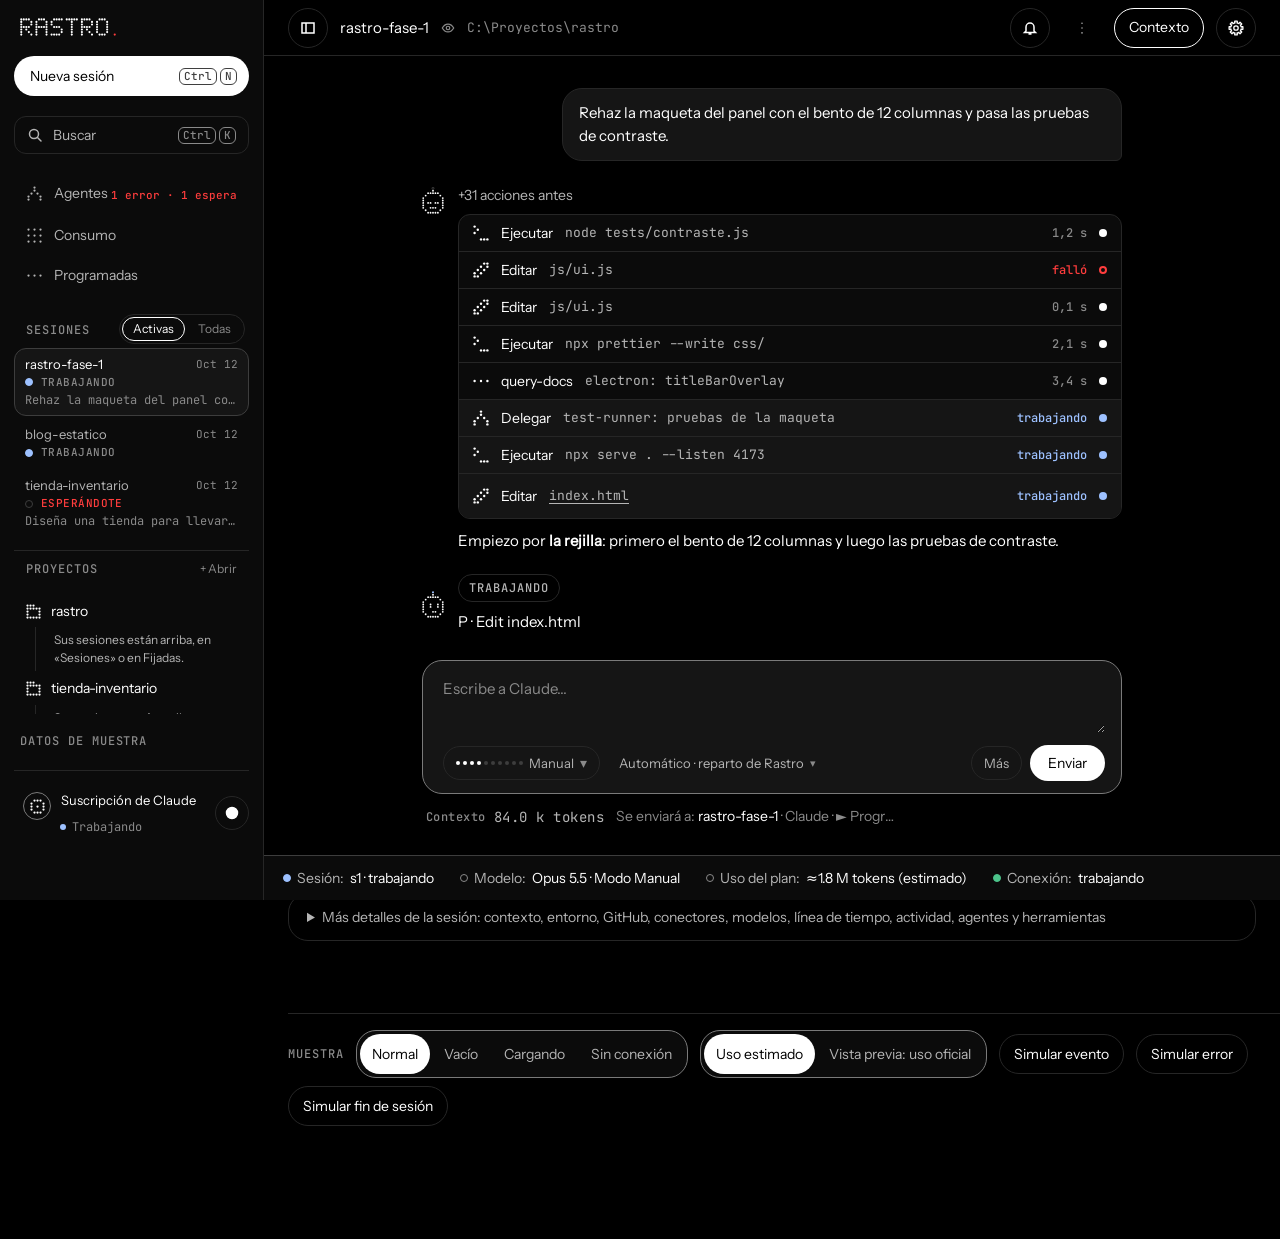
==== commit 51163626: "Interfaz de Rastro al día (rastro a8e51f1): rediseño de la UI y decisiones D1-D7 Solo la interfaz co" ====
--- a/index.html
+++ b/index.html
@@ -40,7 +40,7 @@
     <div id="barra-desliza" class="sb-carpetas"></div>
     <!-- Insignias permanentes: si lo que se ve son datos de muestra y si la cuenta está bloqueada. -->
     <div class="sb-estado">
-      <span id="b-muestra" class="badge" hidden><span aria-hidden="true">[ </span>Datos de muestra<span aria-hidden="true"> ]</span></span>
+      <span id="b-muestra" class="badge" hidden>Datos de muestra</span>
       <span id="b-auth" class="badge" hidden></span>
       <!-- Fase 4: modo juego (interruptor): pausa la IA local y libera la GPU. -->
       <button id="b-juego" type="button" class="btn btn-small sb-juego" aria-pressed="false" hidden>Modo juego</button>
@@ -70,23 +70,22 @@
       <button id="barra-btn" type="button" class="icono" aria-controls="barra" aria-expanded="true" aria-label="Cerrar barra lateral" title="Barra lateral"><svg viewBox="0 0 16 16" width="16" height="16" aria-hidden="true"><path class="hueco-i" d="M2 3h12v10H2zM6 3v10"/></svg></button>
       <div id="ses-barra" class="cab-ses">
         <span id="cab-nombre" class="cab-nombre"></span>
+        <!-- D4: la sesión no la lanzó Rastro; aquí solo se observa. -->
+        <span id="cab-lectura" class="cab-lectura" role="img" aria-label="Solo lectura" title="Solo lectura: esta sesión no la lanzó Rastro, aquí solo se observa." hidden><svg viewBox="0 0 16 16" width="14" height="14" aria-hidden="true"><path d="M1.5 8s2.4-4.5 6.5-4.5S14.5 8 14.5 8 12.1 12.5 8 12.5 1.5 8 1.5 8z"/><circle cx="8" cy="8" r="2"/></svg></span>
         <span id="cab-ruta" class="cab-ruta mono"></span>
         <!-- Vista de la transcripción (Ctrl+O): Normal, Pensamiento o Detallado. -->
         <span class="pan-mas-caja"><button id="vista-trans" type="button" class="cab-vista mono" aria-haspopup="menu" aria-expanded="false" hidden>Normal</button></span>
         <label class="sr" for="ses-elegida">Sesión elegida</label>
         <select id="ses-elegida" class="select cab-select" title="Cambiar de sesión"></select>
-        <!-- Se ve al recibir el foco: dice las cifras por la región de estado. -->
-        <button id="leer" type="button" class="btn btn-small peek">Leer métricas</button>
       </div>
       <span class="hueco"></span>
-      <div id="ses-insignias" class="badges cab-insignias"></div>
       <!-- Fase 4: aviso de que Claude no está disponible (modo continuidad). -->
       <button id="b-cont" type="button" class="badge alerta" hidden></button>
       <!-- Solo si la sesión elegida tiene Remote Control activo. -->
       <span id="b-remote" class="badge remote" hidden></span>
       <!-- Centro de avisos (js/notifications.js): historial con contador de no leídos. -->
       <span class="avisos-caja">
-        <button id="avisos-btn" type="button" class="icono" aria-expanded="false" aria-controls="avisos-panel" aria-label="Abrir avisos"><svg viewBox="0 0 16 16" width="16" height="16" aria-hidden="true"><path class="hueco-i" d="M4 11V7a4 4 0 0 1 8 0v4l1.5 1.5h-11zM6.5 14h3"/></svg><span id="avisos-cuenta" class="cuenta" hidden></span></button>
+        <button id="avisos-btn" type="button" class="icono" aria-expanded="false" aria-controls="avisos-panel" aria-label="Abrir avisos" title="Avisos"><svg viewBox="0 0 16 16" width="16" height="16" aria-hidden="true"><path class="hueco-i" d="M4 11V7a4 4 0 0 1 8 0v4l1.5 1.5h-11zM6.5 14h3"/></svg><span id="avisos-cuenta" class="cuenta" hidden></span></button>
         <section id="avisos-panel" class="avisos-panel" role="dialog" aria-labelledby="avisos-t" hidden></section>
       </span>
       <button id="sonido-activar" type="button" class="btn btn-small" hidden>Activar sonido</button>
@@ -113,7 +112,6 @@
     <!-- ===== Chat: la vista inicial. La mascota con el campo de prompts y, debajo, la sesión en vivo ===== -->
     <section id="v-chat" class="view" aria-labelledby="h-chat">
       <h1 id="h-chat" class="sr" tabindex="-1">Chat</h1>
-      <p class="intro">Escribe a Claude y sigue al momento lo que hace la sesión elegida.</p>
       <!-- Guía de primer uso: se puede omitir y volver a abrir desde Ajustes (js/app.js). -->
       <section id="guia" class="card guia" aria-labelledby="guia-t" hidden></section>
       <p id="cargando" class="label" hidden>Cargando</p>
@@ -157,14 +155,16 @@
               <div class="comp-fila">
                 <!-- Modo de uso (Selector Modo del diseño): qué puede hacer Claude sin preguntar. Se pinta en js/chat.js. -->
                 <fieldset id="masc-modo" class="modo selector-modo"></fieldset>
+                <button id="masc-modelo" type="button" class="comp-pildora mod-boton" aria-haspopup="dialog"><span class="sr">Cambiar modelo: </span>Automático · reparto de Rastro</button>
                 <span class="hueco"></span>
-                <!-- Esfuerzo (esfuerzo.json): el anillo dice el nivel ("Medio ◯"); el menú ofrece Bajo, Medio, Alto y Personalizado. -->
-                <span class="pan-mas-caja esf-caja"><button id="masc-esfuerzo" type="button" class="comp-pildora esf-boton" aria-haspopup="menu" aria-expanded="false" data-v="">Esfuerzo</button></span>
-                <button id="masc-modelo" type="button" class="comp-pildora mod-boton" aria-haspopup="dialog"><span class="sr">Cambiar modelo: </span>Automático · reparto de Rastro</button>
+                <!-- Bloque B: lo demás (esfuerzo de la IA local, cola, biblioteca, caveman, Remote Control) va en "Más". -->
+                <button id="masc-mas" type="button" class="comp-pildora comp-mas" aria-expanded="false" aria-controls="masc-mas-panel" aria-label="Mostrar más opciones del mensaje" title="Esfuerzo de la IA local, cola, biblioteca, caveman y Remote Control">Más</button>
                 <button id="masc-enviar" type="submit" class="comp-enviar">Enviar</button>
               </div>
             </form>
-            <div class="comp-chips">
+            <div id="masc-mas-panel" class="comp-chips" role="group" aria-label="Más opciones del mensaje" hidden>
+              <!-- Esfuerzo de la IA local y económica (esfuerzo.json); no es el esfuerzo de Claude (DECISIONES-PENDIENTES.md, D2). -->
+              <span class="pan-mas-caja esf-caja"><button id="masc-esfuerzo" type="button" class="chip-b esf-boton" aria-haspopup="menu" aria-expanded="false" data-v="">Esfuerzo</button></span>
               <button id="masc-encolar" type="button" class="chip-b" aria-label="Añadir a la cola" title="Añadir este mensaje a la cola: sale cuando termine lo que está en marcha">Cola<span id="masc-cola-n"></span></button>
               <button id="masc-biblio" type="button" class="chip-b" aria-haspopup="dialog" aria-label="Abrir la biblioteca de prompts">Biblioteca</button>
               <button id="masc-nueva" type="button" class="chip-b" aria-label="Empezar nueva sesión con esto">Nueva sesión con esto</button>
@@ -173,11 +173,10 @@
               </select>
               <!-- Remote Control de la sesión elegida: activo, o abrirla con Remote Control en la Terminal. -->
               <button id="masc-rc" type="button" class="chip-b" aria-pressed="false" hidden>Remote Control</button>
-              <span class="hueco"></span>
+            </div>
+            <div class="comp-meta">
               <!-- Contexto ocupado por la sesión elegida (último turno del agente principal). -->
               <span id="masc-ctx" class="comp-ctx" hidden></span>
-            </div>
-            <div class="comp-meta">
               <!-- A dónde irá lo que escribas, en vivo (cambia al apuntar a Encolar o a los envíos forzados). -->
               <p id="masc-envio" class="destino-envio comp-destino"></p>
               <span id="masc-ayuda" class="comp-ayuda mono">Enter envía · Mayús+Enter línea · ↑ ↓ anteriores</span>
@@ -186,7 +185,7 @@
           <!-- Lo que ya mostraba Chat y el diseño no pone a la vista: sigue aquí, plegado. -->
           <details id="chat-mas" class="chat-mas">
             <summary>Más detalles de la sesión: contexto, entorno, GitHub, conectores, modelos, línea de tiempo, actividad, agentes y herramientas</summary>
-            <div class="chat-mas-cuerpo">
+            <div class="chat-mas-cuerpo" tabindex="0" role="region" aria-label="Más detalles de la sesión">
               <!-- Las tarjetas de detalles (js/session-details.js y js/github-card.js), que estaban en el panel derecho
                    hasta el chat en tres columnas: Contexto, Entorno, GitHub, Conectores y Tareas en segundo plano. -->
               <div class="det-grupo">
@@ -465,9 +464,6 @@
   </main>
 
   <footer class="foot">
-    <span><kbd>Ctrl</kbd>+<button id="tecla-buscar" type="button" class="key"></button> busca</span>
-    <span><button id="tecla-leer" type="button" class="key"></button> dice las métricas</span>
-    <span><kbd>Esc</kbd> cierra</span>
     <!-- Solo con datos de muestra: escenarios y simulación para revisar los estados de la maqueta. -->
     <div id="muestra" class="muestra" hidden>
       <span class="label">Muestra</span>
--- a/styles/styles.css
+++ b/styles/styles.css
@@ -17,11 +17,13 @@
   --bg:#F4F4F4; --surface:#FFFFFF; --surface-2:#EAEAEA;
   --line:#D8D8D8; --line-strong:#B5B5B5;
   --ink:#000000; --ink-2:#4F4F4F; --ink-3:#666666;
-  --mark:#767676; --edge:#8A8A8A;
+  --mark:#6E6E6E; --edge:#767676;
   --red:#D71921; --red-ink:#C4151D; --red-soft:rgba(215,25,33,.10);
   --heat-0:#B5B5B5; --heat-1:#8F8F8F; --heat-2:#616161; --heat-3:#313131; --heat-4:#000000;
   /* Colores de estado (excepción de DESIGN.md, "Estados"): solo para estados, siempre con forma o texto. */
   --ok:#17733A; --warn:#8A5A00; --sel:#0A5CC2;
+  /* En curso (DESIGN.md v2, pendiente de aprobación): el rojo queda para error y atención. */
+  --curso:#0A5CC2;
   --ok-soft:rgba(23,115,58,.10); --warn-soft:rgba(138,90,0,.10);
   --sombra:0 0 0 1px #FFFFFF, 0 10px 28px rgba(0,0,0,.18);
   --dots:url("data:image/svg+xml,%3Csvg xmlns='http://www.w3.org/2000/svg' width='20' height='20'%3E%3Crect width='1' height='1' fill='%23D8D8D8'/%3E%3C/svg%3E");
@@ -29,7 +31,7 @@
   --f-display:"Doto","Courier New",monospace;
   --f-mono:"JetBrains Mono",ui-monospace,Menlo,Consolas,monospace;
   --f-ui:"Instrument Sans",system-ui,sans-serif;
-  --r-card:20px; --r-field:12px; --r-pill:999px;
+  --r-card:20px; --r-field:12px; --r-sm:6px; --r-pill:999px;
   --gap:16px; --top:56px; --max:1440px;
   color-scheme:light;
 }
@@ -38,11 +40,11 @@
     --bg:#000000; --surface:#0B0B0B; --surface-2:#151515;
     --line:#262626; --line-strong:#3D3D3D;
     --ink:#FFFFFF; --ink-2:#B5B5B5; --ink-3:#8A8A8A;
-    --mark:#6E6E6E; --edge:#6B6B6B;
+    --mark:#7A7A7A; --edge:#7A7A7A;
     --red:#FF3D3D; --red-ink:#FF3D3D; --red-soft:rgba(255,61,61,.14);
     --heat-0:#3D3D3D; --heat-1:#606060; --heat-2:#858585; --heat-3:#C2C2C2; --heat-4:#FFFFFF;
     --dots:url("data:image/svg+xml,%3Csvg xmlns='http://www.w3.org/2000/svg' width='20' height='20'%3E%3Crect width='1' height='1' fill='%23262626'/%3E%3C/svg%3E");
-    --ok:#4CC38A; --warn:#F2B33D; --sel:#9DC1FF; --ok-soft:rgba(76,195,138,.14); --warn-soft:rgba(242,179,61,.14);
+    --ok:#4CC38A; --warn:#F2B33D; --sel:#9DC1FF; --curso:#9DC1FF; --ok-soft:rgba(76,195,138,.14); --warn-soft:rgba(242,179,61,.14);
     --sombra:0 0 0 1px #3D3D3D, 0 12px 32px rgba(0,0,0,.65);
     color-scheme:dark;
   }
@@ -51,11 +53,11 @@
   --bg:#000000; --surface:#0B0B0B; --surface-2:#151515;
   --line:#262626; --line-strong:#3D3D3D;
   --ink:#FFFFFF; --ink-2:#B5B5B5; --ink-3:#8A8A8A;
-  --mark:#6E6E6E; --edge:#6B6B6B;
+  --mark:#7A7A7A; --edge:#7A7A7A;
   --red:#FF3D3D; --red-ink:#FF3D3D; --red-soft:rgba(255,61,61,.14);
   --heat-0:#3D3D3D; --heat-1:#606060; --heat-2:#858585; --heat-3:#C2C2C2; --heat-4:#FFFFFF;
   --dots:url("data:image/svg+xml,%3Csvg xmlns='http://www.w3.org/2000/svg' width='20' height='20'%3E%3Crect width='1' height='1' fill='%23262626'/%3E%3C/svg%3E");
-  --ok:#4CC38A; --warn:#F2B33D; --sel:#9DC1FF; --ok-soft:rgba(76,195,138,.14); --warn-soft:rgba(242,179,61,.14);
+  --ok:#4CC38A; --warn:#F2B33D; --sel:#9DC1FF; --curso:#9DC1FF; --ok-soft:rgba(76,195,138,.14); --warn-soft:rgba(242,179,61,.14);
   --sombra:0 0 0 1px #3D3D3D, 0 12px 32px rgba(0,0,0,.65);
   color-scheme:dark;
 }
@@ -126,7 +128,7 @@
 .nav button:hover { color:var(--ink); background:var(--surface-2); }
 /* El modo activo se distingue por su forma: píldora con borde y un punto delante. */
 .nav button[aria-current="page"] { color:var(--ink); border-color:var(--ink); }
-.nav button[aria-current="page"]::before { content:""; flex:none; width:6px; height:6px; border-radius:50%; background:var(--red); }
+.nav button[aria-current="page"]::before { content:""; flex:none; width:6px; height:6px; border-radius:50%; background:var(--ink); }
 .buscar {
   display:flex; align-items:center; justify-content:space-between; gap:12px; flex:0 1 240px; min-width:64px; min-height:40px; padding:6px 12px;
   background:var(--surface-2); border:1px solid var(--edge); border-radius:var(--r-field); color:var(--ink-2);
@@ -155,7 +157,7 @@
 /* ---------- Controles ---------- */
 .seg {
   display:inline-flex; flex-wrap:wrap; gap:2px; max-width:100%; padding:3px;
-  background:var(--surface); border:1px solid var(--edge); border-radius:22px;
+  background:var(--surface); border:1px solid var(--edge); border-radius:var(--r-card);
 }
 .seg button {
   display:inline-flex; align-items:center; gap:6px; min-height:34px; padding:8px 12px;
@@ -210,9 +212,9 @@
 .sw[aria-checked="true"] { background:var(--ink); border-color:var(--ink); color:var(--bg); }
 .enlace { display:block; max-width:100%; min-width:0; padding:0; background:none; border:0; color:var(--ink); text-align:left; cursor:pointer; text-decoration:underline; text-decoration-color:var(--line-strong); text-underline-offset:4px; }
 .enlace:hover { text-decoration-color:var(--ink); }
-kbd { padding:2px 5px; border:1px solid currentColor; border-radius:4px; font:500 12px/1 var(--f-mono); }
+kbd { padding:2px 5px; border:1px solid currentColor; border-radius:var(--r-sm); font:500 12px/1 var(--f-mono); }
 .key {
-  min-width:24px; min-height:24px; padding:2px 6px; background:transparent; border:1px solid currentColor; border-radius:4px;
+  min-width:24px; min-height:24px; padding:2px 6px; background:transparent; border:1px solid currentColor; border-radius:var(--r-sm);
   color:var(--ink); font:500 12px/1 var(--f-mono); cursor:pointer; transition:background-color .14s, border-color .14s;
 }
 .key:hover { background:var(--surface-2); }
@@ -226,7 +228,7 @@
 }
 .badge.alerta { border-color:var(--red); color:var(--ink); }
 .chip { display:inline-block; flex:none; padding:3px 8px; border:1px solid var(--line); border-radius:var(--r-pill); color:var(--ink-2); font:500 12px/1.2 var(--f-mono); white-space:nowrap; font-variant-numeric:tabular-nums; }
-.pt { display:inline-block; flex:none; width:6px; height:6px; border-radius:50%; background:var(--red); }
+.pt { display:inline-block; flex:none; width:6px; height:6px; border-radius:50%; background:var(--curso); }
 /* Punto hueco: el indicador de conexión cuando ninguna sesión trabaja (INACTIVO). */
 .pt.anillo { background:transparent; border:1px solid var(--ink-3); }
 /* Remote Control activo en la sesión elegida: borde rojo, punto y texto; nunca solo el color. */
@@ -244,7 +246,7 @@
 .est { position:relative; flex:none; display:inline-block; width:8px; height:8px; border:1px solid var(--ink-3); border-radius:50%; }
 .est.g { width:16px; height:16px; }
 .est.cola { border-color:var(--line-strong); }
-.est.curso { background:var(--red); border-color:var(--red); }
+.est.curso { background:var(--curso); border-color:var(--curso); }
 .est.listo { background:var(--ink); border-color:var(--ink); }
 .est.error { border:2px solid var(--red); }
 .est.detenido::after { content:""; position:absolute; left:50%; top:-3px; bottom:-3px; width:1px; margin-left:-.5px; background:var(--ink-3); transform:rotate(45deg); }
@@ -294,7 +296,7 @@
 .masc { display:grid; grid-template-columns:auto minmax(0,1fr) minmax(300px,440px); grid-template-areas:"fig bur uso" "fig form form" "prev prev prev" "sug sug sug" "dec dec dec" "perm perm perm" "resp resp resp" "cola cola cola"; align-items:center; gap:12px 24px; }
 .masc-figura { grid-area:fig; align-self:center; }
 .mascota { display:block; width:80px; height:auto; fill:var(--ink); }
-.mascota .punta.trabajando { fill:var(--red); }
+.mascota .punta.trabajando { fill:var(--curso); }
 .mascota .punta.error { fill:none; stroke:var(--red); stroke-width:.8; }
 .mascota .punta.reposo { fill:none; stroke:var(--ink-3); stroke-width:.6; }
 .mascota .punta.escuchando { fill:none; stroke:var(--ink); stroke-width:.8; }
@@ -378,7 +380,7 @@
 .carrete .t { flex:1 1 0; min-width:0; overflow:hidden; text-overflow:ellipsis; white-space:nowrap; }
 .carrete.sube { animation:sube .16s ease-out; }
 .carrete-pie { width:100%; max-width:380px; height:22px; }
-.carrete-pie i { display:block; width:2px; height:22px; background:var(--red); }
+.carrete-pie i { display:block; width:2px; height:22px; background:var(--curso); }
 .carrete-pie i.fin { width:12px; height:12px; margin-top:5px; border-radius:50%; background:var(--ink); }
 @keyframes sube { from { transform:translateY(28px); } }
 
@@ -433,7 +435,7 @@
 /* Borde vivo: bloque rojo al final del riel. Fijo mientras llegan eventos; parpadea tras 600 ms sin
    ninguno. Es la única animación continua de la interfaz. */
 .vivo { position:relative; height:22px; margin-top:8px; }
-.vivo::before { content:""; position:absolute; left:-25px; top:0; width:2px; height:22px; background:var(--red); }
+.vivo::before { content:""; position:absolute; left:-25px; top:0; width:2px; height:22px; background:var(--curso); }
 .vivo.quieto::before { animation:blink 1s steps(1) infinite; }
 .fin { position:relative; height:12px; margin-top:10px; }
 .fin::before { content:""; position:absolute; left:-30px; top:0; width:12px; height:12px; border-radius:50%; background:var(--ink); }
@@ -457,14 +459,14 @@
 .mapa-meses span { position:absolute; top:0; }
 .mapa-dias { display:grid; grid-template-rows:repeat(7,var(--c, 8px)); gap:var(--g, 4px); }
 .mapa-dias span { display:block; height:var(--c, 8px); line-height:var(--c, 8px); }
-.calor { display:grid; grid-auto-flow:column; grid-template-rows:repeat(7,var(--c, 8px)); grid-auto-columns:var(--c, 8px); gap:var(--g, 4px); justify-content:start; width:max-content; border-radius:4px; }
+.calor { display:grid; grid-auto-flow:column; grid-template-rows:repeat(7,var(--c, 8px)); grid-auto-columns:var(--c, 8px); gap:var(--g, 4px); justify-content:start; width:max-content; border-radius:var(--r-sm); }
 .calor [role="row"] { display:contents; }
 .calor i, .leyenda i { display:grid; place-items:center; width:var(--c, 8px); height:var(--c, 8px); }
 .calor i::before, .leyenda i::before { content:""; width:var(--d); height:var(--d); border-radius:50%; background:var(--h); }
 .n0 { --d:2px; --h:var(--heat-0); } .n1 { --d:3px; --h:var(--heat-1); } .n2 { --d:4px; --h:var(--heat-2); }
 .n3 { --d:5px; --h:var(--heat-3); } .n4 { --d:6px; --h:var(--heat-4); }
 .calor .e { --h:var(--red); }
-.calor:focus-visible .act { outline:1px solid var(--ink); outline-offset:1px; border-radius:2px; }
+.calor:focus-visible .act { outline:1px solid var(--ink); outline-offset:1px; border-radius:var(--r-sm); }
 .amplia .n0 { --d:3px; } .amplia .n1 { --d:5px; } .amplia .n2 { --d:6px; } .amplia .n3 { --d:8px; } .amplia .n4 { --d:10px; }
 .mapa-pie { display:flex; align-items:center; justify-content:space-between; gap:8px 24px; flex-wrap:wrap; }
 .leyenda { display:flex; align-items:center; gap:6px; margin-left:auto; }
@@ -480,7 +482,7 @@
 .grafico svg { display:block; width:100%; height:auto; max-height:280px; overflow:visible; }
 .g-punto { fill:var(--line-strong); }
 .g-linea { fill:none; stroke:var(--ink); stroke-width:1.5; stroke-linejoin:round; vector-effect:non-scaling-stroke; }
-.g-ultimo { fill:var(--red); }
+.g-ultimo { fill:var(--ink); }
 .g-fin { fill:var(--ink); }
 .g-texto { fill:var(--ink-2); font:500 11px/1 var(--f-mono); }
 .g-eje { fill:var(--ink-3); font:500 11px/1 var(--f-mono); }
@@ -705,7 +707,7 @@
 .modo legend { display:flex; flex-wrap:wrap; align-items:center; justify-content:space-between; gap:8px; width:100%; padding:0; margin-bottom:8px; }
 .label-campo { display:inline-flex; align-items:center; gap:4px; min-width:0; font:500 14px/1.4 var(--f-ui); color:var(--ink-2); }
 .modo-opciones.seg { display:grid; grid-template-columns:repeat(5, minmax(0, 1fr)); gap:2px; border-radius:var(--r-field); }
-.modo-opciones.seg button { flex-direction:column; align-items:flex-start; justify-content:flex-start; gap:4px; min-height:56px; padding:8px 12px; border:1px solid transparent; border-radius:10px;
+.modo-opciones.seg button { flex-direction:column; align-items:flex-start; justify-content:flex-start; gap:4px; min-height:56px; padding:8px 12px; border:1px solid transparent; border-radius:var(--r-field);
   text-align:left; letter-spacing:0; text-transform:none; white-space:normal; }
 .modo-opciones .modo-n { font:500 14px/1.3 var(--f-ui); }
 .modo-opciones .modo-l { font:400 12px/1.4 var(--f-ui); color:var(--ink-3); }
@@ -767,7 +769,7 @@
 .orq-centro:hover { background:var(--surface-2); }
 .orq-tu { font:700 22px/1 var(--f-display); }
 /* El punto que viaja: 8 px en rojo, solo cuando llega un evento real; tarda 700 ms. */
-.orq-punto { position:absolute; left:0; top:0; width:8px; height:8px; margin:-4px 0 0 -4px; border-radius:50%; background:var(--red); pointer-events:none;
+.orq-punto { position:absolute; left:0; top:0; width:8px; height:8px; margin:-4px 0 0 -4px; border-radius:50%; background:var(--curso); pointer-events:none;
   offset-rotate:0deg; animation:orq-viaje 700ms linear forwards; }
 @keyframes orq-viaje { from { offset-distance:0%; } to { offset-distance:100%; } }
 .orq.lista { display:flex; flex-direction:column; gap:8px; }
@@ -842,7 +844,7 @@
 .toast .t-ico { width:20px; height:20px; display:grid; place-items:center; border-radius:50%; font:700 13px/1 var(--f-ui); border:1.5px solid currentColor; }
 .toast .t-txt { min-width:0; overflow-wrap:anywhere; padding-top:1px; }
 .toast .t-acc { display:flex; gap:8px; grid-column:2 / -1; flex-wrap:wrap; }
-.toast .t-cerrar { width:40px; height:40px; margin:-10px -8px -10px 0; display:grid; place-items:center; background:none; border:0; border-radius:50%; color:var(--ink-2); cursor:pointer; font-size:18px; }
+.toast .t-cerrar { width:40px; height:40px; margin:-10px -8px -10px 0; display:grid; place-items:center; background:none; border:0; border-radius:50%; color:var(--ink-2); cursor:pointer; font-size:16px; }
 .toast .t-cerrar:hover { background:var(--surface-2); color:var(--ink); }
 .toast details { grid-column:2 / -1; font-size:14px; color:var(--ink-2); }
 .toast details pre { margin:6px 0 0; white-space:pre-wrap; font:400 12px/1.5 var(--f-mono); max-height:120px; overflow:auto; }
@@ -892,7 +894,7 @@
 .ayuda-txt { position:absolute; left:0; top:calc(100% + 10px); z-index:30; width:max-content; max-width:min(320px, 80vw); padding:10px 12px; background:var(--surface); color:var(--ink); border:1px solid var(--line-strong); border-radius:var(--r-field); box-shadow:var(--sombra); font:400 14px/1.45 var(--f-ui); letter-spacing:0; text-transform:none; white-space:normal; }
 /* Guía de primer uso y glosario */
 .guia .esc { gap:10px; }
-.guia-t { font:500 20px/1.3 var(--f-ui); }
+.guia-t { font:500 22px/1.3 var(--f-ui); }
 .glosario { display:grid; grid-template-columns:minmax(140px, 220px) minmax(0, 1fr); gap:8px 16px; margin:0; }
 .glosario dt { font-weight:500; }
 .glosario dd { margin:0; color:var(--ink-2); }
@@ -908,7 +910,7 @@
 #avisos-btn { position:relative; }
 .cuenta { position:absolute; top:-4px; right:-6px; min-width:18px; height:18px; padding:0 5px; display:grid; place-items:center; border-radius:var(--r-pill); background:var(--red); color:var(--bg); font:600 11px/1 var(--f-ui); }
 .avisos-panel { position:absolute; right:0; top:calc(100% + 8px); z-index:50; width:min(420px, calc(100vw - 32px)); max-height:min(70vh, 560px); overflow:auto; display:flex; flex-direction:column; gap:12px; padding:16px; background:var(--surface); border:1px solid var(--line-strong); border-radius:var(--r-field); box-shadow:var(--sombra); }
-.avisos-t { font:500 18px/1.3 var(--f-ui); }
+.avisos-t { font:500 16px/1.3 var(--f-ui); }
 .avisos-filtros { align-items:flex-end; }
 .avisos-filtros .campo { flex:1 1 140px; }
 .avisos-lista { display:flex; flex-direction:column; }
@@ -929,7 +931,7 @@
 .be.atencion .be-pt { background:var(--warn); border-color:var(--warn); }
 .be.error .be-pt { background:var(--red); border-color:var(--red); }
 .be.error { color:var(--red-ink); }
-.be.curso .be-pt { background:var(--red); border-color:var(--red); }
+.be.curso .be-pt { background:var(--curso); border-color:var(--curso); }
 /* B6 Vista previa antes de enviar. */
 .previa { grid-area:prev; display:flex; flex-direction:column; gap:8px; padding:12px 14px; border:1px solid var(--edge); border-left:4px solid var(--sel); border-radius:var(--r-field); background:var(--surface); font-size:14px; }
 .previa dl { display:grid; grid-template-columns:max-content minmax(0,1fr); gap:4px 12px; margin:0; }
@@ -950,14 +952,14 @@
 .md-l { list-style:disc; } ol.md-l { list-style:decimal; } .md-l .md-l { list-style:circle; }
 .md-l li::marker { color:var(--ink-3); }
 .md-h { margin:6px 0 0; font-family:var(--f-ui); font-weight:600; line-height:1.3; }
-h3.md-h { font-size:19px; } h4.md-h { font-size:17px; } h5.md-h, h6.md-h { font-size:15px; }
+h3.md-h { font-size:16px; } h4.md-h { font-size:15px; } h5.md-h, h6.md-h { font-size:15px; }
 .md-l { margin:0; padding-left:22px; display:flex; flex-direction:column; gap:4px; }
 .md-l .md-l { margin-top:4px; }
 .md-q { margin:0; padding:2px 0 2px 14px; border-left:2px solid var(--line-strong); color:var(--ink-2); display:flex; flex-direction:column; gap:8px; }
 .md-hr { width:100%; border:0; border-top:1px solid var(--line); }
 .md-a { color:var(--ink); text-decoration:underline; text-underline-offset:3px; text-decoration-color:var(--ink-3); }
 .md-a:hover { text-decoration-color:var(--ink); }
-.md-c { padding:1px 6px; background:var(--surface-2); border:1px solid var(--line); border-radius:6px; font:400 .88em/1.4 var(--f-mono); }
+.md-c { padding:1px 6px; background:var(--surface-2); border:1px solid var(--line); border-radius:var(--r-sm); font:400 .88em/1.4 var(--f-mono); }
 .md-pre { border:1px solid var(--line); border-radius:var(--r-field); overflow:hidden; background:var(--surface); }
 .md-pre-cab { display:flex; align-items:center; justify-content:space-between; gap:8px; padding:4px 8px 4px 12px; border-bottom:1px solid var(--line); }
 .md-pre pre { margin:0; padding:12px 14px; overflow:auto; max-height:520px; font:400 13px/1.55 var(--f-mono); font-variant-ligatures:none; tab-size:2; }
@@ -1021,7 +1023,7 @@
 .barra-tit { flex:1; min-width:0; overflow:hidden; text-overflow:ellipsis; white-space:nowrap; }
 .barra-t { flex:none; color:var(--ink-3); font:500 12px var(--f-mono); }
 .barra-est { flex:none; width:14px; text-align:center; font:700 12px var(--f-mono); }
-.barra-est.activa { color:var(--red); }
+.barra-est.activa { color:var(--curso); }
 .barra-est.atencion { color:var(--red-ink); }
 .barra-est.terminada { color:var(--ink-3); }
 .barra-ph { flex:1; min-width:0; margin:0; font:inherit; }
@@ -1029,6 +1031,7 @@
 .barra-pnom { flex:1; min-width:0; overflow:hidden; text-overflow:ellipsis; white-space:nowrap; }
 .barra-cuenta { color:var(--ink-3); font:500 12px var(--f-mono); }
 .barra-proy > .barra-lista { padding-left:12px; }
+.barra-nota { padding:4px 8px; font-size:12px; }
 .barra-asa, .barra-menu-b { flex:none; width:32px; min-height:44px; background:none; border:0; border-radius:var(--r-field); color:var(--ink-3); cursor:grab; font:inherit; touch-action:none; }
 .barra-menu-b { cursor:pointer; touch-action:auto; }
 .barra-asa:hover, .barra-menu-b:hover { color:var(--ink); background:var(--surface-2); }
@@ -1073,13 +1076,13 @@
 .sb-nueva { display:flex; align-items:center; justify-content:center; gap:8px; height:40px; flex:none; border:0; border-radius:var(--r-pill); background:var(--ink); color:var(--bg); font:500 14px/1 var(--f-ui); cursor:pointer; }
 .sb-nueva:hover { background:var(--ink-2); }
 .sb-nav { display:flex; flex-direction:column; align-items:stretch; gap:2px; }
-.sb-nav button, .nav.sb-nav button { display:flex; align-items:center; gap:12px; height:38px; min-height:38px; padding:0 12px; border:1px solid transparent; border-radius:12px; background:transparent; color:var(--ink-2); font:500 14px/1 var(--f-ui); letter-spacing:0; text-transform:none; text-align:left; cursor:pointer; }
+.sb-nav button, .nav.sb-nav button { display:flex; align-items:center; gap:12px; height:38px; min-height:38px; padding:0 12px; border:1px solid transparent; border-radius:var(--r-field); background:transparent; color:var(--ink-2); font:500 14px/1 var(--f-ui); letter-spacing:0; text-transform:none; text-align:left; cursor:pointer; }
 .sb-nav button:hover { background:var(--surface-2); color:var(--ink); }
 .sb-nav button[aria-current="page"] { background:var(--surface-2); border-color:var(--line-strong); color:var(--ink); }
 .sb-nav button[aria-current="page"]::before { content:none; }
 .sb-nav .glifo, .barra-exp .glifo { flex:none; fill:currentColor; }
 .sb-lab { flex:1; }
-.sb-pt { display:none; width:6px; height:6px; border-radius:50%; background:var(--red); }
+.sb-pt { display:none; width:6px; height:6px; border-radius:50%; background:var(--ink); }
 .sb-nav button[aria-current="page"] .sb-pt { display:block; }
 .sb-n { font:500 12px/1 var(--f-mono); color:var(--ink-3); }
 .sb-carpetas { flex:1; min-height:0; display:flex; flex-direction:column; gap:2px; overflow-y:auto; overflow-x:hidden; }
@@ -1091,20 +1094,20 @@
 .barra .barra-lista { gap:1px; }
 .barra .barra-proyectos { gap:1px; }
 .barra .barra-proy > .barra-lista { margin-left:21px; padding-left:10px; border-left:1px solid var(--line); }
-.barra .barra-exp { gap:10px; min-height:0; padding:8px 12px; border-radius:12px; color:var(--ink-2); font:500 14px/1.2 var(--f-ui); }
+.barra .barra-exp { gap:10px; min-height:0; padding:8px 12px; border-radius:var(--r-field); color:var(--ink-2); font:500 14px/1.2 var(--f-ui); }
 .barra .barra-proy.abierta .barra-exp { color:var(--ink); }
 .barra .barra-exp:hover { background:var(--surface-2); color:var(--ink); }
 .sb-fcol { flex:1; min-width:0; display:flex; flex-direction:column; gap:3px; }
 .sb-fcol .barra-pnom { font:500 14px/1.2 var(--f-ui); }
 .sb-fruta { font:400 11px/1 var(--f-mono); color:var(--ink-3); white-space:nowrap; overflow:hidden; text-overflow:ellipsis; }
-.sb-viva { flex:none; width:6px; height:6px; border-radius:50%; background:var(--red); }
+.sb-viva { flex:none; width:6px; height:6px; border-radius:50%; background:var(--curso); }
 .barra .barra-cuenta { font:500 12px/1 var(--f-mono); color:var(--ink-3); }
-.barra .barra-ses { gap:10px; min-height:0; padding:7px 10px; border:0; border-radius:10px; color:var(--ink-2); font:400 13.5px/1.3 var(--f-ui); }
+.barra .barra-ses { gap:10px; min-height:0; padding:7px 10px; border:0; border-radius:var(--r-field); color:var(--ink-2); font:400 13px/1.3 var(--f-ui); }
 .barra .barra-ses:hover { background:var(--surface-2); color:var(--ink); }
 .barra .barra-ses[aria-current="true"] { background:var(--surface-2); color:var(--ink); border:0; }
 /* Los cinco puntos de estado del diseño: forma y color; la palabra va en texto para el lector de pantalla. */
 .sb-dot { flex:none; width:8px; height:8px; border-radius:50%; box-sizing:border-box; border:1px solid var(--ink-3); background:transparent; }
-.sb-dot.trabajando { border:0; background:var(--red); }
+.sb-dot.trabajando { border:0; background:var(--curso); }
 .sb-dot.permiso { border:0; background:var(--warn); }
 .sb-dot.terminado { border:0; background:var(--ink); }
 .sb-dot.fallido { border:2px solid var(--red); }
@@ -1148,6 +1151,8 @@
 .sb-nueva svg { fill:none; stroke:currentColor; stroke-width:1.6; }
 .cab-ses { flex:1 1 auto; min-width:140px; }
 .cab-nombre { flex:none; max-width:32ch; }
+.cab-lectura { flex:none; display:inline-flex; align-items:center; color:var(--ink-3); }
+.cab-lectura svg { fill:none; stroke:currentColor; stroke-width:1.4; }
 .cab-insignias .badge:nth-child(n+3) { display:none; }
 .top #b-auth, .top #b-muestra { flex:none; padding:0; border:0; font:500 12px/1 var(--f-mono); color:var(--ink-3); white-space:nowrap; }
 .top #b-auth.alerta { color:var(--red-ink); text-decoration:underline wavy var(--red) 1.5px; text-underline-offset:4px; }
@@ -1155,7 +1160,7 @@
 .top > .hueco { flex:0 0 0; }
 .sb-pie .icono { width:34px; height:34px; }
 /* Aviso de la sección Agentes (fallos o esperas): a la derecha de su fila, sin romper la lista. */
-.sb-nav .nav-aviso { align-self:flex-end; margin:-30px 12px 8px 0; height:22px; display:flex; align-items:center; pointer-events:none; }
+.sb-nav .nav-aviso { font-size:11px; align-self:flex-end; margin:-30px 12px 8px 0; height:22px; display:flex; align-items:center; pointer-events:none; }
 
 /* ---- Chat 1a ---- */
 body.en-chat .shell { padding-top:0; padding-right:0; }
@@ -1167,13 +1172,13 @@
 .conv, .conv-vivo, .compositor, .chat-mas { width:100%; max-width:700px; margin:0 auto; }
 .conv { display:flex; flex-direction:column; gap:24px; }
 .conv-turno { display:flex; flex-direction:column; gap:24px; }
-.conv-tu { align-self:flex-end; max-width:80%; padding:12px 16px; background:var(--surface-2); border:1px solid var(--line); border-radius:18px 18px 4px 18px; font:400 15px/1.55 var(--f-ui); white-space:pre-wrap; overflow-wrap:anywhere; }
+.conv-tu { align-self:flex-end; max-width:80%; padding:12px 16px; background:var(--surface-2); border:1px solid var(--line); border-radius:var(--r-card) var(--r-card) var(--r-sm) var(--r-card); font:400 15px/1.55 var(--f-ui); white-space:pre-wrap; overflow-wrap:anywhere; }
 .conv-claude, .conv-vivo { display:flex; gap:14px; }
 .conv-avatar, .conv-vivo .masc-figura { flex:none; width:22px; padding-top:2px; }
 .conv-avatar svg, .conv-vivo .masc-figura svg { display:block; width:22px; height:27px; fill:currentColor; }
-.conv-avatar .punta, .conv-vivo .punta { fill:var(--red); }
+.conv-avatar .punta, .conv-vivo .punta { fill:var(--curso); }
 .conv-acciones { flex:1; min-width:0; display:flex; flex-direction:column; gap:8px; }
-.conv-tarjeta { border:1px solid var(--line); border-radius:14px; overflow:hidden; background:var(--surface); }
+.conv-tarjeta { border:1px solid var(--line); border-radius:var(--r-field); overflow:hidden; background:var(--surface); }
 .conv-fila { display:flex; align-items:center; gap:12px; padding:10px 14px; border-top:1px solid var(--line); }
 .conv-fila:first-child { border-top:0; }
 .conv-fila.curso { background:var(--surface-2); }
@@ -1185,16 +1190,17 @@
 .conv-ruta:hover { color:var(--ink); }
 .conv-dur { flex:none; font:500 12px/1 var(--f-mono); color:var(--ink-3); }
 .conv-dur.rojo { color:var(--red-ink); }
+.conv-dur.curso { color:var(--curso); }
 .conv-dur.claro { color:var(--ink); }
 .conv-pt { flex:none; width:8px; height:8px; border-radius:50%; box-sizing:border-box; background:var(--ink); }
-.conv-pt.curso { background:var(--red); }
+.conv-pt.curso { background:var(--curso); }
 .conv-pt.error { background:transparent; border:2px solid var(--red); }
 .conv-antes, .conv-mas, .conv-vacio { font-size:14px; }
 .conv-vivo-cuerpo { flex:1; min-width:0; display:flex; flex-direction:column; gap:12px; }
 .conv-vivo .burbuja { padding:0; border:0; background:none; font:400 15px/1.6 var(--f-ui); }
 .conv-vivo .burbuja::before, .conv-vivo .burbuja::after { content:none; }
 .compositor { position:sticky; bottom:calc(var(--pie, 44px) + 8px); z-index:5; display:flex; flex-direction:column; gap:10px; padding:16px 0 4px; background:var(--bg); }
-.comp-caja { display:flex; flex-direction:column; gap:10px; padding:14px 14px 12px 18px; background:var(--surface); border:1px solid var(--edge); border-radius:20px; }
+.comp-caja { display:flex; flex-direction:column; gap:10px; padding:14px 14px 12px 18px; background:var(--surface); border:1px solid var(--edge); border-radius:var(--r-card); }
 .comp-caja:focus-within { border-color:var(--ink); }
 .comp-texto { min-height:44px; max-height:240px; resize:vertical; padding:0; border:0; outline:0; background:transparent; color:var(--ink); font:400 15px/1.5 var(--f-ui); }
 .comp-texto::placeholder { color:var(--ink-3); }
@@ -1209,7 +1215,11 @@
 .chip-b:hover { border-color:var(--ink); color:var(--ink); }
 .chip-select { appearance:none; padding-right:12px; }
 .comp-chips .hueco { flex:1; }
+.comp-chips[hidden] { display:none; }
+.comp-mas[aria-expanded="true"] { border-color:var(--ink); color:var(--ink); }
 .comp-ayuda { font:400 12px/1 var(--f-mono); color:var(--ink-3); }
+/* Bloque A: la ayuda de teclas solo aparece mientras se escribe en el compositor. */
+.compositor:not(:focus-within) .comp-ayuda { visibility:hidden; }
 /* Selector Modo */
 .selector-modo { position:relative; margin:0; padding:0; border:0; min-width:0; }
 .modo-boton.sin { background:var(--warn-soft); border-color:var(--warn); color:var(--ink); }
@@ -1218,42 +1228,48 @@
 .modo-nivel i { width:4px; height:4px; border-radius:50%; background:var(--line-strong); }
 .modo-nivel i.on { background:var(--ink); }
 .modo-nivel.aviso i.on { background:var(--warn); }
-.modo-lista { position:absolute; bottom:calc(100% + 8px); left:0; right:auto; z-index:21; width:340px; max-height:min(70vh, 520px); overflow-y:auto; display:flex; flex-direction:column; gap:2px; padding:6px; background:var(--surface); border:1px solid var(--line-strong); border-radius:16px; box-shadow:var(--sombra); }
+.modo-lista { position:absolute; bottom:calc(100% + 8px); left:0; right:auto; z-index:21; width:340px; max-height:min(70vh, 520px); overflow-y:auto; display:flex; flex-direction:column; gap:2px; padding:6px; background:var(--surface); border:1px solid var(--line-strong); border-radius:var(--r-field); box-shadow:var(--sombra); }
 .modo-tit { padding:8px 10px 6px; font:500 12px/1 var(--f-mono); letter-spacing:.08em; color:var(--ink-3); }
-.modo-op { display:flex; gap:12px; padding:10px; border:0; border-radius:12px; background:transparent; color:var(--ink); text-align:left; cursor:pointer; }
+.modo-op { display:flex; gap:12px; padding:10px; border:0; border-radius:var(--r-field); background:transparent; color:var(--ink); text-align:left; cursor:pointer; }
 .modo-op:hover, .modo-op[aria-checked="true"] { background:var(--surface-2); }
 .modo-op .modo-nivel { padding-top:7px; flex:none; gap:3px; }
 .modo-op .modo-nivel i { width:4px; height:4px; }
 .modo-txt { flex:1; display:flex; flex-direction:column; gap:4px; }
 .modo-op .modo-n { display:flex; align-items:center; gap:8px; font:500 14px/1.2 var(--f-ui); }
-.modo-op .modo-l { font:400 12.5px/1.45 var(--f-ui); color:var(--ink-2); }
-.riesgo { padding:2px 6px; border:1px solid var(--warn); border-radius:var(--r-pill); font:500 10.5px/1 var(--f-mono); letter-spacing:.06em; color:var(--warn); }
+.modo-op .modo-l { font:400 13px/1.45 var(--f-ui); color:var(--ink-2); }
+.riesgo { padding:2px 6px; border:1px solid var(--warn); border-radius:var(--r-pill); font:500 11px/1 var(--f-mono); letter-spacing:.06em; color:var(--warn); }
 .modo-check { flex:none; width:14px; font:500 13px/1.4 var(--f-mono); }
 .modo-pie { padding:8px 10px 6px; font:400 12px/1 var(--f-mono); color:var(--ink-3); }
 /* Más detalles (plegado) */
 .chat-mas { margin-top:16px; margin-bottom:24px; border:1px solid var(--line); border-radius:var(--r-card); }
 .chat-mas > summary { padding:14px 18px; cursor:pointer; color:var(--ink-2); font:500 14px/1.3 var(--f-ui); }
 .chat-mas[open] > summary { border-bottom:1px solid var(--line); }
-.chat-mas-cuerpo { display:flex; flex-direction:column; gap:var(--gap); padding:16px; }
+.chat-mas-cuerpo { display:flex; flex-direction:column; gap:var(--gap); padding:16px; max-height:70vh; overflow-y:auto; overscroll-behavior:contain; }
+.chat-mas-cuerpo:focus-visible { outline:2px solid var(--ink); outline-offset:-2px; }
+/* Bloque J: dentro de Más detalles las tarjetas no llevan marco propio; queda el del desplegable y el del escenario. */
+.chat-mas-cuerpo .card { padding:0; background:none; border:0; border-radius:0; }
+/* Bloque I: en las tarjetas de detalle la etiqueta va encima del contenido. */
+.card.det { display:flex; flex-direction:column; }
+.card.det > .card-pie { order:-1; min-height:32px; padding:4px 12px 8px; }
 /* Panel derecho (320 px) */
-.chat-lado { position:sticky; top:56px; display:flex; flex-direction:column; gap:12px; padding:16px; min-height:calc(100vh - 56px - var(--pie, 44px)); border-left:1px solid var(--line); }
-.chat-lado .card { padding:8px; border-radius:20px; }
-.chat-lado .esc { padding:16px; border-radius:12px; min-height:0; }
+.chat-lado { position:sticky; top:56px; display:flex; flex-direction:column; gap:12px; padding:16px; border-left:1px solid var(--line); }
+.chat-lado .card { padding:8px; border-radius:var(--r-card); }
+.chat-lado .esc { padding:16px; border-radius:var(--r-field); min-height:0; }
 .chat-lado #activos { display:flex; flex-direction:column; align-items:center; gap:12px; padding:18px 16px; }
 .chat-lado #activos .grande { font:700 56px/1 var(--f-display); }
 .chat-lado #activos .minis { display:flex; gap:14px; }
 .chat-lado #activos .minis div { display:flex; gap:4px; font:500 11px/1 var(--f-mono); letter-spacing:.06em; color:var(--ink-3); text-transform:uppercase; }
 .chat-lado #activos .minis dt { order:2; font:inherit; }
 .chat-lado #activos .minis dd { order:1; margin:0; }
-.plan-cuenta { font:700 20px/1 var(--f-display); color:var(--ink); }
+.plan-cuenta { font:700 22px/1 var(--f-display); color:var(--ink); }
 .plan-lista { display:flex; flex-direction:column; gap:10px; font:400 13px/1.4 var(--f-mono); }
 .plan-t { display:flex; gap:10px; align-items:center; }
 .plan-pt { flex:none; width:12px; height:12px; border-radius:50%; box-sizing:border-box; border:1.5px solid var(--ink-3); }
 .plan-t.hecha { color:var(--ink-3); text-decoration:line-through; }
 .plan-t.hecha .plan-pt { width:7px; height:7px; margin:0 2.5px; border:0; background:var(--ink); }
 .plan-t.pend { color:var(--ink-2); }
-.plan-t.ahora { align-items:flex-start; padding-left:8px; margin-left:-10px; border-left:2px solid var(--red); color:var(--ink); font-weight:500; }
-.plan-t.ahora .plan-pt { margin-top:2px; border:0; background:var(--red); }
+.plan-t.ahora { align-items:flex-start; padding-left:8px; margin-left:-10px; border-left:2px solid var(--curso); color:var(--ink); font-weight:500; }
+.plan-t.ahora .plan-pt { margin-top:2px; border:0; background:var(--curso); }
 .plan-sub { display:block; font-weight:400; font-size:12px; color:var(--ink-2); }
 /* Chat en tres columnas: por debajo de 1280 px el panel derecho no ocupa columna; "Contexto" lo abre encima. */
 .lado-cab { display:flex; align-items:center; justify-content:space-between; gap:8px; min-height:32px; }
@@ -1267,7 +1283,7 @@
   .chat-lado.abierto .lado-cerrar { display:inline-flex; }
 }
 .chat-lado #uso-mini { display:flex; flex-direction:column; gap:12px; align-items:stretch; text-align:left; }
-.chat-lado #uso-mini .grande { font:700 40px/1 var(--f-display); }
+.chat-lado #uso-mini .grande { font:700 32px/1 var(--f-display); }
 .chat-lado #uso-mini .grande small { font:500 12px/1 var(--f-mono); margin-left:6px; }
 .chat-lado #uso-mini .mono { font:400 12px/1.4 var(--f-mono); color:var(--ink-3); }
 .chat-lado #uso-mini .label { font:500 12px/1 var(--f-mono); letter-spacing:.08em; color:var(--ink-3); }
@@ -1307,7 +1323,7 @@
 .ag-nota { font:400 12px/1.4 var(--f-ui); color:var(--ink-2); }
 .ag-nota.mono { font-family:var(--f-mono); color:var(--ink-3); }
 .ag-pt { flex:none; display:inline-block; width:9px; height:9px; border-radius:50%; box-sizing:border-box; border:1px solid var(--ink-3); position:relative; }
-.ag-pt.trabajando { border:0; background:var(--red); }
+.ag-pt.trabajando { border:0; background:var(--curso); }
 .ag-pt.permiso { border:0; background:var(--warn); }
 .ag-pt.terminado { border:0; background:var(--ink); }
 .ag-pt.fallido { border:2px solid var(--red); }
@@ -1324,21 +1340,21 @@
 .ag-nodo.sel, .ag-lider.sel { background:var(--surface-2); }
 .ag-nodo.dim { opacity:.22; }
 .ag-nodo .glifo, .ag-panel .glifo { flex:none; fill:currentColor; }
-.ag-normal { width:236px; gap:9px; padding:12px 14px; border-radius:16px; }
+.ag-normal { width:236px; gap:9px; padding:12px 14px; border-radius:var(--r-field); }
 .ag-normal.trabajando { border-color:var(--line-strong); }
 .ag-normal.permiso, .ag-compacto.permiso { border-color:var(--warn); }
 .ag-normal.fallido, .ag-normal.agotado, .ag-compacto.fallido, .ag-compacto.agotado { border-color:var(--red); }
 .ag-normal.sel, .ag-compacto.sel { border-color:var(--ink); }
 .ag-codp { padding:3px 6px; border:1px solid var(--line-strong); border-radius:var(--r-pill); font:500 11px/1 var(--f-mono); color:var(--ink-2); }
-.ag-est { flex:none; white-space:nowrap; font:500 12.5px/1 var(--f-ui); color:var(--ink); }
+.ag-est { flex:none; white-space:nowrap; font:500 13px/1 var(--f-ui); color:var(--ink); }
 .ag-est.espera { color:var(--ink-2); }
 .ag-est.permiso { color:var(--warn); }
 .ag-est.terminado { color:var(--ok); }
 .ag-est.fallido { color:var(--red-ink); text-decoration:underline wavy var(--red) 1px; text-underline-offset:3px; }
 .ag-est.agotado { color:var(--red-ink); }
-.ag-mod { flex:1; min-width:0; font:500 13.5px/1.1 var(--f-ui); white-space:nowrap; overflow:hidden; text-overflow:ellipsis; }
+.ag-mod { flex:1; min-width:0; font:500 13px/1.1 var(--f-ui); white-space:nowrap; overflow:hidden; text-overflow:ellipsis; }
 .ag-mod.grande { flex:none; font:500 15px/1.2 var(--f-ui); white-space:normal; }
-.ag-tipo { flex:none; padding:3px 7px; border:1px solid var(--line); border-radius:var(--r-pill); font:500 10.5px/1 var(--f-mono); letter-spacing:.06em; color:var(--ink-2); }
+.ag-tipo { flex:none; padding:3px 7px; border:1px solid var(--line); border-radius:var(--r-pill); font:500 11px/1 var(--f-mono); letter-spacing:.06em; color:var(--ink-2); }
 .ag-prov { flex:1; min-width:0; overflow:hidden; text-overflow:ellipsis; white-space:nowrap; font:400 11px/1 var(--f-mono); color:var(--ink-3); }
 .ag-esf { flex:none; display:flex; gap:3px; }
 .ag-esf i { width:6px; height:6px; border-radius:50%; box-sizing:border-box; border:1px solid var(--edge); }
@@ -1359,30 +1375,30 @@
 .ag-dots.rojo i.on { background:var(--red); }
 .ag-tope { position:absolute; top:-3px; width:1.5px; height:13px; background:var(--warn); }
 .ag-dots.grande .ag-tope { top:-4px; width:2px; height:15px; }
-.ag-hijos { position:relative; z-index:2; display:flex; align-items:center; gap:6px; margin:0 -6px -4px; padding:6px; border:0; border-radius:8px; background:transparent; color:var(--ink-2); font:500 12px/1 var(--f-ui); cursor:pointer; text-align:left; }
+.ag-hijos { position:relative; z-index:2; display:flex; align-items:center; gap:6px; margin:0 -6px -4px; padding:6px; border:0; border-radius:var(--r-field); background:transparent; color:var(--ink-2); font:500 12px/1 var(--f-ui); cursor:pointer; text-align:left; }
 .ag-hijos:hover { background:var(--surface-2); color:var(--ink); }
-.ag-compacto { width:216px; gap:6px; padding:9px 12px; border-radius:14px; }
+.ag-compacto { width:216px; gap:6px; padding:9px 12px; border-radius:var(--r-field); }
 .ag-cod { flex:none; font:500 11px/1 var(--f-mono); color:var(--ink-3); }
-.ag-linea { font:400 11.5px/1.2 var(--f-mono); color:var(--ink-2); white-space:nowrap; overflow:hidden; text-overflow:ellipsis; }
-.ag-grupo { width:220px; gap:10px; padding:12px 14px; border:1px dashed var(--edge); border-radius:16px; }
+.ag-linea { font:400 12px/1.2 var(--f-mono); color:var(--ink-2); white-space:nowrap; overflow:hidden; text-overflow:ellipsis; }
+.ag-grupo { width:220px; gap:10px; padding:12px 14px; border:1px dashed var(--edge); border-radius:var(--r-field); }
 .ag-gnom { font:500 15px/1.1 var(--f-ui); white-space:nowrap; overflow:hidden; text-overflow:ellipsis; }
 .ag-gruta { font:400 11px/1 var(--f-mono); color:var(--ink-3); white-space:nowrap; overflow:hidden; text-overflow:ellipsis; }
 .ag-gnum { font:700 22px/1 var(--f-display); }
 .ag-gres { display:flex; flex-wrap:wrap; gap:4px; }
 .ag-gres .ag-pt { width:8px; height:8px; }
 .ag-gpie { display:flex; justify-content:space-between; font:400 12px/1 var(--f-mono); color:var(--ink-2); }
-.ag-lider { position:absolute; left:0; top:0; transform:translate(-50%,-50%); display:flex; align-items:center; gap:16px; width:max-content; padding:16px 18px 16px 16px; background:var(--surface); border:1px solid var(--line-strong); border-radius:24px; cursor:pointer; }
+.ag-lider { position:absolute; left:0; top:0; transform:translate(-50%,-50%); display:flex; align-items:center; gap:16px; width:max-content; padding:16px 18px 16px 16px; background:var(--surface); border:1px solid var(--line-strong); border-radius:var(--r-card); cursor:pointer; }
 .ag-mascota { width:63px; height:77px; fill:var(--ink); flex:none; }
-.ag-mascota .punta { fill:var(--red); }
-.ag-bocadillo { position:relative; display:flex; flex-direction:column; gap:8px; max-width:260px; padding:12px 14px; background:var(--surface); border:1px solid var(--line); border-radius:12px; }
+.ag-mascota .punta { fill:var(--curso); }
+.ag-bocadillo { position:relative; display:flex; flex-direction:column; gap:8px; max-width:260px; padding:12px 14px; background:var(--surface); border:1px solid var(--line); border-radius:var(--r-field); }
 .ag-bocadillo::before { content:""; position:absolute; left:-6px; top:50%; width:10px; height:10px; margin-top:-5px; background:var(--surface); border-left:1px solid var(--line); border-bottom:1px solid var(--line); transform:rotate(45deg); }
-.ag-bocadillo .ag-mod.grande { font-size:17px; }
+.ag-bocadillo .ag-mod.grande { font-size:16px; }
 .ag-filtros { position:absolute; left:16px; top:16px; z-index:3; display:flex; flex-wrap:wrap; gap:6px; max-width:calc(100% - 32px); }
 .ag-filtro { display:inline-flex; align-items:center; gap:8px; padding:7px 12px; background:var(--surface); border:1px solid var(--line); border-radius:var(--r-pill); color:var(--ink-2); font:500 13px/1 var(--f-ui); cursor:pointer; }
 .ag-filtro:hover { border-color:var(--ink); }
 .ag-filtro[aria-checked="true"] { background:var(--ink); border-color:var(--ink); color:var(--bg); }
 .ag-filtro .mono { font-size:11px; opacity:.7; }
-.ag-leyenda { position:absolute; left:16px; bottom:16px; z-index:3; display:flex; flex-wrap:wrap; align-items:center; gap:8px 14px; max-width:calc(100% - 300px); padding:10px 14px; background:var(--surface); border:1px solid var(--line); border-radius:14px; }
+.ag-leyenda { position:absolute; left:16px; bottom:16px; z-index:3; display:flex; flex-wrap:wrap; align-items:center; gap:8px 14px; max-width:calc(100% - 300px); padding:10px 14px; background:var(--surface); border:1px solid var(--line); border-radius:var(--r-field); }
 .ag-ley { display:flex; align-items:center; gap:10px; font:400 12px/1 var(--f-ui); color:var(--ink-2); }
 .ag-zoom { position:absolute; right:16px; bottom:16px; z-index:3; display:flex; align-items:center; gap:4px; padding:4px; background:var(--surface); border:1px solid var(--line); border-radius:var(--r-pill); }
 .ag-zb { display:grid; place-items:center; width:32px; height:32px; border:0; border-radius:50%; background:transparent; color:var(--ink); font:500 16px/1 var(--f-mono); cursor:pointer; }
@@ -1394,33 +1410,34 @@
 .ag-btn.primario:hover { background:var(--ink-2); }
 .ag-btn.plano { border:0; height:32px; }
 .ag-btn.peligro { border-color:var(--red); background:var(--red-soft); }
-.ag-alerta { flex:none; display:flex; align-items:center; gap:14px; margin:12px 16px; padding:10px 10px 10px 14px; background:var(--red-soft); border:1px solid var(--red); border-radius:16px; }
+.ag-alerta { flex:none; display:flex; align-items:center; gap:14px; margin:12px 16px; padding:10px 10px 10px 14px; background:var(--red-soft); border:1px solid var(--red); border-radius:var(--r-field); }
 .ag-excl { display:grid; place-items:center; flex:none; width:22px; height:22px; border-radius:50%; background:var(--warn); color:var(--bg); font:700 13px/1 var(--f-mono); }
 .ag-excl.rojo { background:transparent; border:2px solid var(--red); color:var(--red-ink); font-size:12px; }
 .ag-panel { flex:none; width:340px; display:flex; flex-direction:column; gap:12px; padding:16px; border-left:1px solid var(--line); background:var(--bg); overflow-y:auto; overflow-x:hidden; }
-.ag-caja { display:flex; flex-direction:column; padding:8px; background:var(--surface); border:1px solid var(--line); border-radius:20px; }
-.ag-dentro { display:flex; flex-direction:column; gap:12px; padding:16px; background:var(--bg); border:1px solid var(--line); border-radius:12px; }
+.ag-caja { display:flex; flex-direction:column; padding:8px; background:var(--surface); border:1px solid var(--line); border-radius:var(--r-card); }
+.ag-dentro { display:flex; flex-direction:column; gap:12px; padding:16px; background:var(--bg); border:1px solid var(--line); border-radius:var(--r-field); }
 .ag-pie { display:flex; justify-content:space-between; align-items:center; padding:10px 8px 4px; font:500 14px/1 var(--f-ui); color:var(--ink-2); }
-.ag-aviso { display:flex; flex-direction:column; gap:12px; padding:16px; border-radius:16px; font:500 14px/1.3 var(--f-ui); }
+.ag-aviso { display:flex; flex-direction:column; gap:12px; padding:16px; border-radius:var(--r-field); font:500 14px/1.3 var(--f-ui); }
 .ag-aviso.ambar { background:var(--warn-soft); border:1px solid var(--warn); }
 .ag-aviso.rojo { background:var(--red-soft); border:1px solid var(--red); }
-.ag-code { display:block; padding:10px 12px; background:var(--bg); border:1px solid var(--line); border-radius:10px; font:400 13px/1.5 var(--f-mono); overflow-wrap:anywhere; }
+.ag-code { display:block; padding:10px 12px; background:var(--bg); border:1px solid var(--line); border-radius:var(--r-field); font:400 13px/1.5 var(--f-mono); overflow-wrap:anywhere; }
 .ag-cifra { display:flex; align-items:baseline; gap:6px; }
-.ag-cifra b { font:700 40px/1 var(--f-display); }
+.ag-cifra b { font:700 32px/1 var(--f-display); }
 .ag-cifra small { font:500 12px/1 var(--f-mono); }
 .ag-cifra.rojo { color:var(--red-ink); }
 .ag-juegof { padding-top:10px; border-top:1px solid var(--line); }
 .ag-switch { height:30px; padding:0 12px; font:500 12px/1 var(--f-mono); }
 .ag-switch.on { background:var(--ink); color:var(--bg); border-color:var(--ink); }
 .ag-pasos { gap:2px; padding:8px; }
-.ag-paso { display:flex; align-items:center; gap:10px; padding:9px 8px; border-radius:8px; }
+.ag-paso { display:flex; align-items:center; gap:10px; padding:9px 8px; border-radius:var(--r-field); }
 .ag-paso.curso { background:var(--surface-2); }
 .ag-verbo { font:500 13px/1 var(--f-ui); }
 .ag-ptxt { flex:1; min-width:0; font:400 12px/1.2 var(--f-mono); color:var(--ink-2); white-space:nowrap; overflow:hidden; text-overflow:ellipsis; }
 .ag-pdur { font:500 11px/1 var(--f-mono); color:var(--ink-3); }
-.ag-paso.curso .ag-pdur, .ag-paso.error .ag-pdur { color:var(--red-ink); }
+.ag-paso.error .ag-pdur { color:var(--red-ink); }
+.ag-paso.curso .ag-pdur { color:var(--curso); }
 .ag-paso .ag-pt { width:7px; height:7px; }
-.ag-cursor { width:2px; height:16px; margin:4px 8px; background:var(--red); }
+.ag-cursor { width:2px; height:16px; margin:4px 8px; background:var(--curso); }
 .ag-vacio { padding:14px 8px; }
 .ag-acciones { margin-top:auto; padding-top:4px; }
 @media (max-width:1180px) { .ag-panel { position:absolute; right:0; top:0; bottom:0; z-index:6; } .ag-cuerpo { position:relative; } }
@@ -1495,7 +1512,7 @@
 .barra .barra-mas-b:hover { color:var(--ink); background:var(--surface-2); }
 .barra .barra-pcab:hover .barra-mas-b, .barra .barra-pcab:focus-within .barra-mas-b { opacity:1; }
 .barra .barra-ses .barra-t { flex:none; font:400 11px/1 var(--f-mono); color:var(--ink-3); }
-.barra-ver { display:block; margin:2px 0 4px 31px; padding:5px 10px; background:none; border:0; border-radius:8px; color:var(--ink-3); font:500 12.5px/1.2 var(--f-ui); text-align:left; cursor:pointer; }
+.barra-ver { display:block; margin:2px 0 4px 31px; padding:5px 10px; background:none; border:0; border-radius:var(--r-field); color:var(--ink-3); font:500 13px/1.2 var(--f-ui); text-align:left; cursor:pointer; }
 .barra-ver:hover { color:var(--ink); background:var(--surface-2); }
 .barra-ver[hidden] { display:none; }
 @media (hover: none) { .barra .barra-mas-b, .barra .barra-menu-b { opacity:1; } }
@@ -1521,6 +1538,7 @@
 .comp-chips { gap:8px; }
 .comp-meta { display:flex; align-items:baseline; gap:12px; min-width:0; padding:0 4px; }
 .comp-meta .comp-destino { flex:1 1 auto; }
+.comp-meta .comp-ctx { flex:none; white-space:nowrap; }
 .comp-meta .comp-ayuda { flex:0 1 auto; min-width:0; overflow-wrap:anywhere; line-height:1.4; }
 @media (max-width:899px) { .comp-meta { flex-wrap:wrap; } .comp-meta .comp-destino { flex-basis:100%; } }
 /* Indicador de contexto (vista Code): etiqueta y tokens ocupados en el último turno. */
@@ -1533,7 +1551,7 @@
 .cab-select:not(:focus) { position:absolute; width:1px; height:1px; min-height:0; padding:0; border:0; overflow:hidden; clip-path:inset(50%); white-space:nowrap; }
 .cab-select:focus { width:auto; max-width:240px; height:32px; padding:0 28px 0 12px; border-radius:var(--r-pill); color:var(--ink); }
 html:has(body.en-chat) { scroll-padding-bottom:calc(var(--comp-alto, 0px) + var(--pie, 44px) + 16px); }
-.comp-fila .mod-boton { margin-left:auto; }
+.comp-fila .mod-boton { margin-left:0; }
 
 /* ===== Barra de la sesión y paneles (paridad con Claude Code Desktop, js/panes.js) ===== */
 .pan-botones { display:flex; align-items:center; gap:4px; }
@@ -1541,11 +1559,12 @@
 .pan-b svg { width:16px; height:16px; fill:currentColor; }
 .pan-b[aria-pressed="true"] { border-color:var(--ink); background:var(--surface-2); }
 .pan-b[aria-disabled="true"] { color:var(--ink-3); border-style:dotted; border-color:var(--line-strong); cursor:not-allowed; }
-.pan-mas { font:500 18px/1 var(--f-ui); color:var(--ink-2); }
+.pan-mas { font:500 16px/1 var(--f-ui); color:var(--ink-2); }
 .pan-mas[aria-expanded="true"] { border-color:var(--ink); color:var(--ink); }
 .pan-mas-caja { position:relative; }
 .pan-mas-caja .ui-menu { right:0; left:auto; top:calc(100% + 6px); min-width:260px; }
-@media (max-width:1279px) { .pan-botones { display:none; } }
+/* Bloque J: los botones de paneles y la vista de la transcripción viven en el menú ⋮. */
+.top .pan-botones, .top #vista-trans { display:none; }
 /* Menú flotante genérico (ui.menu) */
 .ui-menu button { display:flex; align-items:center; gap:10px; min-height:40px; }
 .ui-menu button > span:nth-child(2), .ui-menu button > span:only-child { flex:1; }
@@ -1588,7 +1607,7 @@
 .panel.moviendo .panel-cab { cursor:grabbing; }
 .panel-tit { margin:0; font:500 14px/1.2 var(--f-ui); color:var(--ink); }
 .panel-tit:focus-visible { outline:2px solid var(--sel); outline-offset:2px; }
-.panel-asa { display:grid; place-items:center; width:24px; min-height:40px; padding:0; background:none; border:0; border-radius:var(--r-sm, 6px); color:var(--ink-3); font:500 14px/1 var(--f-mono); cursor:grab; }
+.panel-asa { display:grid; place-items:center; width:24px; min-height:40px; padding:0; background:none; border:0; border-radius:var(--r-sm); color:var(--ink-3); font:500 14px/1 var(--f-mono); cursor:grab; }
 .panel-asa:hover { color:var(--ink); background:var(--surface-2); }
 .panel-b { width:32px; height:32px; border-color:transparent; font:500 13px/1 var(--f-ui); color:var(--ink-2); }
 .panel-b:hover { color:var(--ink); }
@@ -1633,7 +1652,7 @@
 .view.en-panel .con-cuerpo { height:calc(100vh - 56px - var(--pie, 44px) - 190px); min-height:200px; }
 /* Ventana propia de un panel: solo el panel */
 body.ventana-panel .barra, body.ventana-panel .cabeza, body.ventana-panel .banners, body.ventana-panel .foot, body.ventana-panel #barra-estado,
-body.ventana-panel .chat-1a > .chat-col, body.ventana-panel .chat-1a > .chat-lado, body.ventana-panel #v-chat > .intro { display:none !important; }
+body.ventana-panel .chat-1a > .chat-col, body.ventana-panel .chat-1a > .chat-lado { display:none; }
 body.ventana-panel .shell { padding:0; }
 body.ventana-panel .panel, body.ventana-panel .pan-col { flex:1 1 auto; height:100vh; top:0; border-left:0; }
 svg.ico, .icono svg.ico, .panel-b svg.ico { display:block; flex:none; fill:none; }
@@ -1713,7 +1732,7 @@
 #det-rc[aria-checked="true"]:not([aria-disabled]) { background:var(--ink); color:var(--bg); border-color:var(--ink); }
 /* Comentarios en el diff: "+" al pasar por una línea, botón Comentar por bloque y formulario bajo la línea */
 #cam-diff .dl { position:relative; }
-.cmt-mas { position:absolute; left:-2px; top:50%; transform:translateY(-50%); z-index:2; display:grid; place-items:center; width:24px; height:24px; padding:0; border:1px solid var(--ink); border-radius:var(--r-sm, 6px); background:var(--ink); color:var(--bg); cursor:pointer; }
+.cmt-mas { position:absolute; left:-2px; top:50%; transform:translateY(-50%); z-index:2; display:grid; place-items:center; width:24px; height:24px; padding:0; border:1px solid var(--ink); border-radius:var(--r-sm); background:var(--ink); color:var(--bg); cursor:pointer; }
 .cmt-mas[hidden] { display:none; }
 .cmt-form { display:flex; flex-direction:column; gap:8px; margin:8px 0; padding:12px; border:1px solid var(--ink); border-radius:var(--r-field); background:var(--surface); font-family:var(--f-ui); }
 .cmt-texto { min-height:72px; resize:vertical; font:400 15px/1.55 var(--f-ui); }
@@ -1734,7 +1753,7 @@
 /* Las teclas de los atajos se dibujan con CSS: así no cuentan como texto visible del botón (su nombre accesible
    no las incluye). */
 kbd[data-k]::after { content:attr(data-k); }
-.sb-buscar { display:flex; align-items:center; gap:10px; height:38px; min-height:38px; flex:none; padding:0 12px; border:1px solid var(--line); border-radius:12px; background:transparent; color:var(--ink-2); font:500 14px/1 var(--f-ui); text-align:left; cursor:pointer; }
+.sb-buscar { display:flex; align-items:center; gap:10px; height:38px; min-height:38px; flex:none; padding:0 12px; border:1px solid var(--line); border-radius:var(--r-field); background:transparent; color:var(--ink-2); font:500 14px/1 var(--f-ui); text-align:left; cursor:pointer; }
 .sb-buscar:hover { background:var(--surface-2); border-color:var(--line-strong); color:var(--ink); }
 .sb-buscar:focus-visible, .sb-cuenta:focus-visible { outline:2px solid var(--sel); outline-offset:2px; }
 .sb-buscar .atajo kbd { padding:2px 4px; font-size:11px; color:var(--ink-3); }
@@ -1745,7 +1764,7 @@
 .ui-menu .ui-menu-tit { padding:8px 10px 2px; list-style:none; }
 .sb-pie { gap:4px; }
 .sb-cuenta-caja { position:relative; flex:1; min-width:0; }
-.sb-cuenta { display:flex; align-items:flex-start; gap:10px; width:100%; min-height:48px; padding:6px 8px 20px; border:1px solid transparent; border-radius:12px; background:none; color:var(--ink); font:inherit; text-align:left; cursor:pointer; }
+.sb-cuenta { display:flex; align-items:flex-start; gap:10px; width:100%; min-height:48px; padding:6px 8px 20px; border:1px solid transparent; border-radius:var(--r-field); background:none; color:var(--ink); font:inherit; text-align:left; cursor:pointer; }
 .sb-cuenta:hover, .sb-cuenta[aria-expanded="true"] { background:var(--surface-2); }
 .sb-avatar { flex:none; width:28px; height:28px; display:grid; place-items:center; border:1px solid var(--edge); border-radius:50%; }
 .sb-avatar .glifo { fill:var(--ink); }
@@ -1765,7 +1784,23 @@
 
 /* Compositor: selector de modo con puntos finos y esfuerzo con su anillo ("Medio ◯"). */
 .esf-caja { position:relative; flex:none; }
-.esf-boton { display:inline-flex; align-items:center; gap:6px; border-color:transparent; color:var(--ink-2); font:500 13px/1 var(--f-ui); }
+/* Bloque C: deslizador de esfuerzo de Claude. */
+.esf-desl { display:flex; flex-direction:column; gap:8px; min-width:220px; }
+.esf-fila { display:flex; align-items:center; gap:14px; }
+.esf-pista { position:relative; flex:1; height:24px; margin:0 10px; cursor:pointer; touch-action:none; border-radius:var(--r-pill); }
+.esf-pista::before { content:""; position:absolute; left:0; right:0; top:11px; height:2px; background:var(--edge); border-radius:var(--r-pill); }
+.esf-relleno { position:absolute; left:0; top:11px; height:2px; background:var(--ink); border-radius:var(--r-pill); }
+.esf-parada { position:absolute; top:8px; width:8px; height:8px; margin-left:-4px; border-radius:50%; background:var(--surface); border:1px solid var(--edge); }
+.esf-parada.p0 { left:0; } .esf-parada.p1 { left:25%; } .esf-parada.p2 { left:50%; } .esf-parada.p3 { left:75%; } .esf-parada.p4 { left:100%; }
+.esf-pulgar { position:absolute; top:2px; width:20px; height:20px; margin-left:-10px; border-radius:50%; background:var(--ink); border:2px solid var(--surface); }
+.esf-burbuja { position:absolute; bottom:calc(100% + 8px); left:50%; transform:translateX(-50%); padding:4px 8px; border:1px solid var(--line-strong); border-radius:var(--r-sm); background:var(--surface); color:var(--ink); font:500 12px/1 var(--f-mono); white-space:nowrap; visibility:hidden; }
+.esf-desl.arrastrando .esf-burbuja { visibility:visible; }
+.esf-pista:focus-visible { outline:2px solid var(--ink); outline-offset:2px; }
+.esf-texto { flex:none; min-width:8ch; font:500 13px/1 var(--f-mono); color:var(--ink-2); }
+.esf-sw { display:flex; align-items:center; justify-content:space-between; gap:12px; }
+.esf-desl.apagado .esf-pista { cursor:default; opacity:.45; }
+.mod-esf { gap:8px; }
+.esf-boton { display:inline-flex; align-items:center; gap:6px; color:var(--ink-2); font:500 13px/1 var(--f-ui); }
 .esf-boton:hover, .esf-boton:focus-visible, .esf-boton[aria-expanded="true"] { border-color:var(--line-strong); color:var(--ink); }
 .esf-anillo { flex:none; }
 .esf-anillo circle { fill:none; stroke-width:1.6; }
@@ -1808,7 +1843,7 @@
 .est-pt.ok { border:0; background:var(--ok); }
 .est-pt.error { border:2px solid var(--red); }
 .est-pt.atencion { border:2px solid var(--warn); }
-.est-pt.curso { border:0; background:var(--red); }
+.est-pt.curso { border:0; background:var(--curso); }
 @media (forced-colors: active) { .est-pt.ok, .est-pt.curso { background:CanvasText; } .ctx-anillo .ctx-arco { stroke:Highlight; } }
 .ctx-sin { font-size:14px; color:var(--ink-2); }
 
@@ -1816,7 +1851,7 @@
 .aj { display:grid; grid-template-columns:220px minmax(0, 760px); gap:32px; align-items:start; padding-top:24px; }
 .aj-nav { position:sticky; top:calc(var(--cab, 56px) + 16px); }
 .aj-nav-l { list-style:none; margin:0; padding:0; display:flex; flex-direction:column; gap:2px; }
-.aj-nav button { width:100%; min-height:38px; padding:0 12px; border:1px solid transparent; border-radius:12px; background:transparent; color:var(--ink-2); font:500 14px/1 var(--f-ui); text-align:left; cursor:pointer; }
+.aj-nav button { width:100%; min-height:38px; padding:0 12px; border:1px solid transparent; border-radius:var(--r-field); background:transparent; color:var(--ink-2); font:500 14px/1 var(--f-ui); text-align:left; cursor:pointer; }
 .aj-nav button:hover { background:var(--surface-2); color:var(--ink); }
 .aj-nav button[aria-current="page"] { background:var(--surface-2); border-color:var(--line-strong); color:var(--ink); }
 .aj-nav button:focus-visible { outline:2px solid var(--sel); outline-offset:2px; }
@@ -1874,7 +1909,7 @@
 /* Tarjeta GitHub: barra de progreso del CI en curso (indeterminada) y la del pulso usa --sel, sin color nuevo.
    Animación continua autorizada el 2026-11-04 (DESIGN.md › Movimiento): solo mientras el CI corre. */
 .gh-progreso { position:relative; height:4px; overflow:hidden; border-radius:var(--r-pill); background:var(--line); }
-.gh-progreso i { position:absolute; inset:0 auto 0 0; width:35%; border-radius:var(--r-pill); background:var(--red); animation:gh-avanza 1.4s ease-in-out infinite; }
+.gh-progreso i { position:absolute; inset:0 auto 0 0; width:35%; border-radius:var(--r-pill); background:var(--curso); animation:gh-avanza 1.4s ease-in-out infinite; }
 .gh-progreso.quieta i, .modo-juego .gh-progreso i { width:100%; height:0; animation:none; background:none; border-top:4px dotted var(--red); border-radius:0; }
 @keyframes gh-avanza { 0% { transform:translateX(-100%); } 100% { transform:translateX(300%); } }
 @media (prefers-reduced-motion: reduce) { .gh-progreso i { width:100%; height:0; animation:none; background:none; border-top:4px dotted var(--red); border-radius:0; } }
@@ -1913,11 +1948,11 @@
 .sb-ses-filtro button:hover { color:var(--ink); }
 .sb-ses-filtro button[aria-pressed="true"] { color:var(--ink); border-color:var(--ink); }
 .sb-ses-lista { list-style:none; margin:0; padding:0; display:flex; flex-direction:column; gap:2px; }
-.sb-ses-b { display:flex; flex-direction:column; gap:3px; text-decoration:none; width:100%; min-height:40px; padding:7px 10px; background:none; border:1px solid transparent; border-radius:10px; color:var(--ink-2); text-align:left; cursor:pointer; transition:background-color .14s, border-color .14s, color .14s; }
+.sb-ses-b { display:flex; flex-direction:column; gap:3px; text-decoration:none; width:100%; min-height:40px; padding:7px 10px; background:none; border:1px solid transparent; border-radius:var(--r-field); color:var(--ink-2); text-align:left; cursor:pointer; transition:background-color .14s, border-color .14s, color .14s; }
 .sb-ses-b:hover { background:var(--surface-2); color:var(--ink); }
 .sb-ses-b[aria-current="true"] { background:var(--surface-2); border-color:var(--line-strong); color:var(--ink); }
 .sb-ses-l1, .sb-ses-l2 { display:flex; align-items:center; gap:8px; min-width:0; }
-.sb-ses-n { flex:1; min-width:0; font:400 13.5px/1.3 var(--f-ui); white-space:nowrap; overflow:hidden; text-overflow:ellipsis; }
+.sb-ses-n { flex:1; min-width:0; font:400 13px/1.3 var(--f-ui); white-space:nowrap; overflow:hidden; text-overflow:ellipsis; }
 .sb-ses-h { flex:none; font:400 11px/1 var(--f-mono); color:var(--ink-3); }
 .sb-ses-e { font:500 11px/1.2 var(--f-mono); letter-spacing:.04em; color:var(--ink-3); text-transform:uppercase; }
 .sb-ses-e.alerta { color:var(--red-ink); }
@@ -1930,8 +1965,8 @@
 .lado-ag-tipo { min-width:0; font:400 13px/1.3 var(--f-ui); color:var(--ink-2); white-space:nowrap; overflow:hidden; text-overflow:ellipsis; }
 .lado-cifra { margin:0; display:flex; align-items:baseline; gap:6px; color:var(--ink-2); font:400 14px/1.3 var(--f-ui); }
 .det-grupo { display:flex; flex-direction:column; gap:var(--gap); }
-.det-grupo .card { padding:8px; border-radius:20px; }
-.det-grupo .esc { padding:16px; border-radius:12px; min-height:0; }
+.det-grupo .card { padding:8px; border-radius:var(--r-card); }
+.det-grupo .esc { padding:16px; border-radius:var(--r-field); min-height:0; }
 @media (prefers-reduced-motion: reduce) { .sb-ses-b, .sb-ses-filtro button { transition:none; } }
 @media (forced-colors: active) { .sb-ses-b[aria-current="true"], .sb-ses-filtro button[aria-pressed="true"] { border:2px solid Highlight; } }
 /* La regla antigua de la cabecera estrecha (.nav con flex-basis 100 % y order 9) alcanzaba a la navegación de la
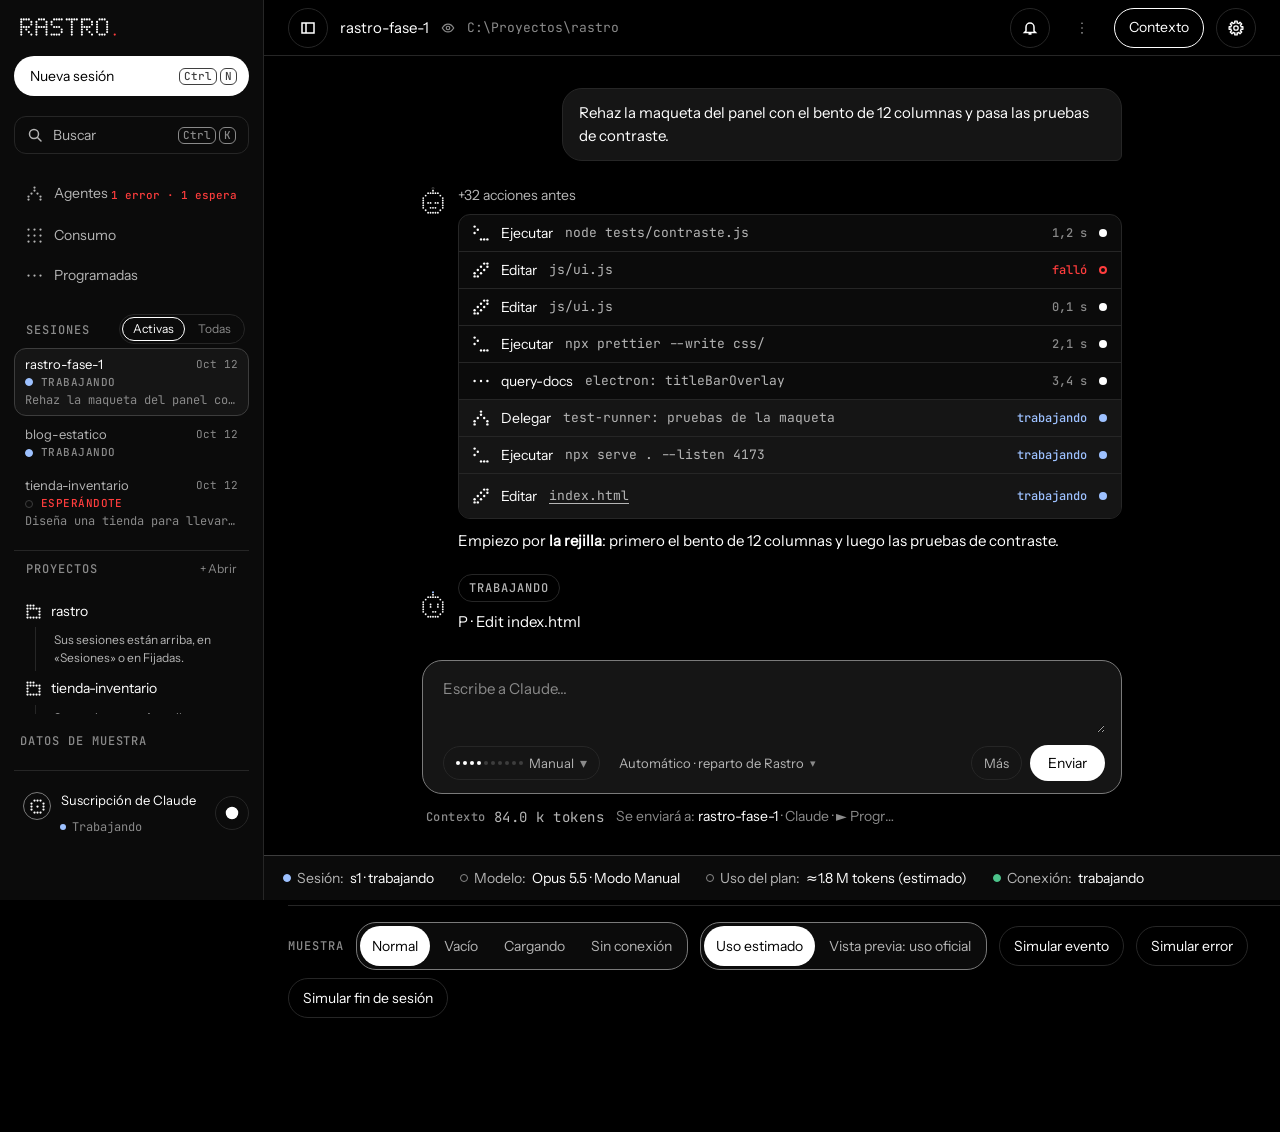
==== commit 7fea8d7c: "Interfaz de Rastro al día (rastro 0e973ff): barra de la sesión con Contexto y tareas en segundo plan" ====
--- a/index.html
+++ b/index.html
@@ -182,20 +182,19 @@
               <span id="masc-ayuda" class="comp-ayuda mono">Enter envía · Mayús+Enter línea · ↑ ↓ anteriores</span>
             </div>
           </div>
-          <!-- Lo que ya mostraba Chat y el diseño no pone a la vista: sigue aquí, plegado. -->
-          <details id="chat-mas" class="chat-mas">
-            <summary>Más detalles de la sesión: contexto, entorno, GitHub, conectores, modelos, línea de tiempo, actividad, agentes y herramientas</summary>
-            <div class="chat-mas-cuerpo" tabindex="0" role="region" aria-label="Más detalles de la sesión">
-              <!-- Las tarjetas de detalles (js/session-details.js y js/github-card.js), que estaban en el panel derecho
-                   hasta el chat en tres columnas: Contexto, Entorno, GitHub, Conectores y Tareas en segundo plano. -->
-              <div class="det-grupo">
-                <section id="det-contexto" class="card det" aria-labelledby="t-det-contexto"></section>
-                <section id="det-entorno" class="card det" aria-labelledby="t-det-ent"></section>
-                <section id="det-github" class="card det" aria-labelledby="t-det-gh"></section>
-                <section id="det-conectores" class="card det" aria-labelledby="t-det-con"></section>
-                <section id="det-tareas" class="card det" aria-labelledby="t-det-tar"></section>
-              </div>
-              <div id="masc-uso" class="masc-uso" hidden></div>
+          <!-- Detalles de la sesión (2026-11-07): lo que antes iba en el desplegable "Más detalles" y no está en el panel
+               Contexto. Se abre con el enlace del pie del panel y ocupa el sitio de la conversación (js/session-view.js).
+               Lo que ya tiene su pestaña (Actividad, Cambios recientes, mapa de agentes, uso del plan) solo se enlaza. -->
+          <section id="chat-detalles" class="chat-detalles" aria-labelledby="h-detalles" hidden>
+            <div class="det-cab">
+              <h2 id="h-detalles" class="det-tit" tabindex="-1">Detalles de la sesión <span id="det-sesion" class="mono note"></span></h2>
+              <button id="det-volver" type="button" class="btn btn-small">Volver a la conversación</button>
+            </div>
+            <div class="det-grupo">
+              <section id="det-github" class="card det" aria-labelledby="t-det-gh"></section>
+              <section id="det-conectores" class="card det" aria-labelledby="t-det-con"></section>
+            </div>
+            <div id="masc-uso" class="masc-uso" hidden></div>
         <section class="card k-mo" aria-labelledby="t-mo">
           <div id="modelos-uso" class="esc"></div>
           <div class="card-pie"><h2 id="t-mo" class="label">Modelos en uso <span data-ayuda="modelos"></span></h2><span id="modelos-cuenta" class="note"></span></div>
@@ -217,35 +216,42 @@
           </div>
           <div class="card-pie"><h2 id="t-ti" class="label">Línea de tiempo</h2><span id="tl-nota" class="label"></span></div>
         </section>
-        <section class="card k-ac" aria-labelledby="t-ac">
-          <div id="actividad" class="esc claro"></div>
-          <div class="card-pie"><h2 id="t-ac" class="label">Actividad</h2><button type="button" class="mas" data-ir="estadisticas" aria-label="Abrir Estadísticas, en Consumo"></button></div>
-        </section>
         <section class="card k-ag" aria-labelledby="t-ag">
           <div class="esc"><ul id="arbol" class="arbol" role="tree" aria-labelledby="t-ag"></ul></div>
-          <div class="card-pie"><h2 id="t-ag" class="label">Agentes</h2><button type="button" class="mas" data-ir="sesiones" aria-label="Abrir Sesiones"></button></div>
-        </section>
-        <section class="card k-ca" aria-labelledby="t-ca">
-          <div class="esc"><ul id="cambios-mini" class="lista"></ul></div>
-          <div class="card-pie"><h2 id="t-ca" class="label">Cambios recientes</h2><button type="button" class="mas" data-ir="cambios" aria-label="Abrir Cambios"></button></div>
+          <div class="card-pie"><h2 id="t-ag" class="label">Agentes</h2><button type="button" class="mas" data-ir="sesiones" data-mapa="1" aria-label="Abrir el mapa de agentes"></button></div>
         </section>
         <section class="card k-he" aria-labelledby="t-he">
           <div class="esc"><ul id="herr-mini" class="lista"></ul></div>
           <div class="card-pie"><h2 id="t-he" class="label">Herramientas</h2><button type="button" class="mas" data-ir="estadisticas" aria-label="Abrir las herramientas en Estadísticas, en Consumo"></button></div>
         </section>
-            </div>
-          </details>
-        </div>
-        <!-- Panel derecho de Chat (300 px; js/chat-columns.js): solo Tareas (el Plan y los agentes en curso) y
-             Cambios (archivos tocados y "Ver diff"). Desde 1280 px es una columna; por debajo, un panel superpuesto
+            <nav class="card det det-otras" aria-labelledby="t-det-otras">
+              <div class="esc det-esc"><ul class="det-lista">
+                <li><button type="button" class="enlace" data-ir="estadisticas">Actividad y herramientas de todas las sesiones</button> <span class="note mono">Consumo › Estadísticas</span></li>
+                <li><button type="button" class="enlace" data-ir="cambios">Cambios recientes</button> <span class="note mono">Cambios</span></li>
+                <li><button type="button" class="enlace" data-ir="sesiones" data-mapa="1">Mapa de agentes</button> <span class="note mono">Agentes</span></li>
+                <li><button type="button" class="enlace" data-ir="consumo">Uso del plan</button> <span class="note mono">Consumo › Tu plan</span></li>
+                <li><button type="button" class="enlace" data-ir="orquestacion">A dónde fue cada prompt</button> <span class="note mono">Consumo › Reparto automático</span></li>
+              </ul></div>
+              <div class="card-pie"><h2 id="t-det-otras" class="label">En otras pestañas</h2></div>
+            </nav>
+          </section>
+        </div>
+        <!-- Panel derecho de Chat (300 px; js/chat-columns.js y js/session-details.js): Tareas, Contexto, Entorno,
+             Cambios y Tareas en segundo plano. Desde 1280 px es una columna; por debajo, un panel superpuesto
              que abre el botón "Contexto" de la cabecera. -->
         <aside id="chat-lado" class="chat-lado" aria-labelledby="chat-lado-t">
           <div class="lado-cab">
             <h2 id="chat-lado-t" class="label" tabindex="-1">Contexto</h2>
             <button id="lado-cerrar" type="button" class="btn btn-small lado-cerrar" aria-label="Cerrar el panel Contexto">Cerrar</button>
           </div>
+          <!-- De arriba abajo (2026-11-07): Tareas, Contexto (como /context), Entorno, Cambios y Tareas en segundo plano.
+               El resto de la sesión está en "Detalles de la sesión", con el enlace del pie. -->
           <section id="lado-tareas" class="card det" aria-labelledby="t-lado-tareas"></section>
+          <section id="det-contexto" class="card det" aria-labelledby="t-det-contexto"></section>
+          <section id="det-entorno" class="card det" aria-labelledby="t-det-ent"></section>
           <section id="lado-cambios" class="card det" aria-labelledby="t-lado-cambios"></section>
+          <section id="det-tareas" class="card det" aria-labelledby="t-det-tar"></section>
+          <p class="lado-pie"><button id="lado-ver-detalles" type="button" class="enlace" aria-controls="chat-detalles">Detalles de la sesión</button></p>
         </aside>
       </div>
     </section>
@@ -526,6 +532,7 @@
 <script defer src="js/panes.js"></script>
 <script defer src="js/github-card.js"></script>
 <script defer src="js/session-details.js"></script>
+<script defer src="js/session-view.js"></script>
 <script defer src="js/browser-pane.js"></script>
 <script defer src="js/file-editor.js"></script>
 <script defer src="js/tasks-pane.js"></script>
--- a/styles/styles.css
+++ b/styles/styles.css
@@ -631,7 +631,6 @@
 }
 /* Bento y mascota (.bento, .masc): responden al ancho de la columna central (contenedor "centro"), no al de la
    ventana, porque las columnas laterales le quitan sitio. Mismos nombres de áreas. */
-.chat-mas-cuerpo { container:centro / inline-size; }
 @container centro (max-width:1279px) {
   .bento {
     grid-template-columns:repeat(8,minmax(0,1fr));
@@ -1061,10 +1060,12 @@
    56 px por pantalla, Chat 1a con panel derecho de 320 px y Agentes con el mapa hub and spoke.
    Solo tokens: el oscuro del diseño son los mismos valores del tema oscuro de arriba.
    ===================================================================================== */
-body { background-image:none; }
+/* La barra de estado empieza a la derecha de la barra lateral: el relleno del body (fase B) dejaba una franja
+   negra bajo la barra lateral y la subía 44 px al llegar al final. .shell ya reserva el hueco del pie. */
+body { background-image:none; padding-bottom:0; }
 .app { display:flex; min-height:100vh; }
 .columna { flex:1; min-width:0; display:flex; flex-direction:column; }
-.shell, body.barra-plegada .shell { display:block; max-width:none; margin:0; padding:16px 24px calc(var(--pie, 44px) + 24px); }
+.shell, body.barra-plegada .shell { display:block; max-width:none; margin:0; padding:16px 24px calc(var(--pie, 44px) + var(--pie-estado, 44px) + 24px); }
 .shell > main, .shell > .foot { grid-column:auto; }
 
 /* ---- Barra lateral (Rastro Sidebar) ---- */
@@ -1169,7 +1170,7 @@
 body.panel-plegado .chat-1a { grid-template-columns:minmax(0,1fr); }
 body.panel-plegado .chat-lado { display:none; }
 .chat-col { min-width:min(560px, 100%); display:flex; flex-direction:column; gap:20px; padding:32px 24px 0 0; }
-.conv, .conv-vivo, .compositor, .chat-mas { width:100%; max-width:700px; margin:0 auto; }
+.conv, .conv-vivo, .compositor { width:100%; max-width:700px; margin:0 auto; }
 .conv { display:flex; flex-direction:column; gap:24px; }
 .conv-turno { display:flex; flex-direction:column; gap:24px; }
 .conv-tu { align-self:flex-end; max-width:80%; padding:12px 16px; background:var(--surface-2); border:1px solid var(--line); border-radius:var(--r-card) var(--r-card) var(--r-sm) var(--r-card); font:400 15px/1.55 var(--f-ui); white-space:pre-wrap; overflow-wrap:anywhere; }
@@ -1240,19 +1241,21 @@
 .riesgo { padding:2px 6px; border:1px solid var(--warn); border-radius:var(--r-pill); font:500 11px/1 var(--f-mono); letter-spacing:.06em; color:var(--warn); }
 .modo-check { flex:none; width:14px; font:500 13px/1.4 var(--f-mono); }
 .modo-pie { padding:8px 10px 6px; font:400 12px/1 var(--f-mono); color:var(--ink-3); }
-/* Más detalles (plegado) */
-.chat-mas { margin-top:16px; margin-bottom:24px; border:1px solid var(--line); border-radius:var(--r-card); }
-.chat-mas > summary { padding:14px 18px; cursor:pointer; color:var(--ink-2); font:500 14px/1.3 var(--f-ui); }
-.chat-mas[open] > summary { border-bottom:1px solid var(--line); }
-.chat-mas-cuerpo { display:flex; flex-direction:column; gap:var(--gap); padding:16px; max-height:70vh; overflow-y:auto; overscroll-behavior:contain; }
-.chat-mas-cuerpo:focus-visible { outline:2px solid var(--ink); outline-offset:-2px; }
-/* Bloque J: dentro de Más detalles las tarjetas no llevan marco propio; queda el del desplegable y el del escenario. */
-.chat-mas-cuerpo .card { padding:0; background:none; border:0; border-radius:0; }
+/* Detalles de la sesión (2026-11-07): ocupa el sitio de la conversación; sus tarjetas no llevan marco propio. */
+.chat-1a.ver-detalles > .chat-col > :not(.chat-detalles) { display:none; }
+.chat-detalles { position:relative; display:flex; flex-direction:column; gap:var(--gap); width:100%; padding-bottom:24px; container:centro / inline-size; }
+.chat-detalles[hidden] { display:none; }
+.det-cab { display:flex; flex-wrap:wrap; align-items:center; justify-content:space-between; gap:12px; }
+.det-tit { margin:0; font:500 16px/1.3 var(--f-ui); color:var(--ink); }
+.det-tit:focus { outline:none; }
+.det-tit:focus-visible { outline:2px solid var(--sel); outline-offset:2px; }
+.det-otras .det-lista li { display:flex; flex-wrap:wrap; align-items:baseline; gap:4px 10px; min-height:32px; }
+.det-otras .enlace { display:inline; font-size:14px; }
 /* Bloque I: en las tarjetas de detalle la etiqueta va encima del contenido. */
 .card.det { display:flex; flex-direction:column; }
 .card.det > .card-pie { order:-1; min-height:32px; padding:4px 12px 8px; }
 /* Panel derecho (320 px) */
-.chat-lado { position:sticky; top:56px; display:flex; flex-direction:column; gap:12px; padding:16px; border-left:1px solid var(--line); }
+.chat-lado { position:sticky; top:56px; display:flex; flex-direction:column; gap:12px; padding:16px; border-left:1px solid var(--line); max-height:calc(100vh - 56px - 46px); overflow-y:auto; overscroll-behavior:contain; }
 .chat-lado .card { padding:8px; border-radius:var(--r-card); }
 .chat-lado .esc { padding:16px; border-radius:var(--r-field); min-height:0; }
 .chat-lado #activos { display:flex; flex-direction:column; align-items:center; gap:12px; padding:18px 16px; }
@@ -1459,8 +1462,6 @@
   .ag-barra { padding:8px 12px; }
   .ag-leyenda { display:none; }
 }
-/* "Más detalles" usa todo el ancho de la columna: el heatmap necesita sus 52 semanas. */
-.chat-mas { max-width:none; }
 @media (max-width:600px) { .modo-lista { position:fixed; left:12px; right:12px; bottom:auto; top:72px; width:auto; max-height:calc(100vh - 140px); overflow-y:auto; } }
 @media (max-width:600px) {
   .top #b-muestra { max-width:9ch; overflow:hidden; text-overflow:ellipsis; }
@@ -1487,7 +1488,6 @@
 body.en-agentes .shell { padding-bottom:0; }
 body.en-agentes main { height:calc(100vh - 56px - var(--pie, 44px)); overflow:hidden; }
 body.en-agentes .app { height:100vh; overflow:hidden; }
-body.en-agentes .app { height:calc(100vh - var(--pie-estado, 44px)); }
 body.en-agentes { overflow:hidden; }
 .top .buscar { flex:none; overflow:hidden; }
 .top .avisos-caja { flex:none; }
@@ -2008,3 +2008,42 @@
 .prog-fila { display:flex; flex-wrap:wrap; gap:16px; }
 .prog-fila > .campo { flex:1 1 180px; min-width:0; }
 .prog-hist summary { cursor:pointer; color:var(--ink-2); min-height:24px; }
+
+/* Barra de la sesión (2026-11-07): Contexto como /context, Entorno compacto, Tareas en segundo plano y el enlace del pie. */
+.ctx-uso { display:flex; flex-direction:column; gap:8px; }
+.ctx-cifras { display:flex; align-items:baseline; justify-content:space-between; gap:8px; flex-wrap:wrap; }
+.ctx-sin { font-size:13px; color:var(--ink-2); }
+.ctx-cats { list-style:none; margin:0; padding:0; display:flex; flex-direction:column; gap:6px; }
+.ctx-cat { display:grid; grid-template-columns:minmax(0,1fr) auto; gap:2px 8px; align-items:baseline; }
+.ctx-cat-n { font:400 13px/1.3 var(--f-ui); color:var(--ink); min-width:0; overflow-wrap:anywhere; }
+.ctx-cat-v { font-size:12px; color:var(--ink-2); white-space:nowrap; }
+.ctx-cat-barra { grid-column:1 / -1; height:4px; border-radius:var(--r-pill); background:var(--heat-0); overflow:hidden; }
+.ctx-cat-barra i { display:block; height:100%; background:var(--ink-3); }
+.ctx-cat.libre .ctx-cat-barra i { background:var(--line-strong); }
+.ctx-fuera > summary { cursor:pointer; padding:4px 0; }
+.ctx-fuera .ctx-cats { margin-top:6px; }
+.ctx-pie { flex-wrap:wrap; gap:8px; align-items:center; }
+.ctx-estado { margin:0; flex:1 1 140px; min-width:0; font-size:14px; overflow-wrap:anywhere; }
+.ctx-estado.mono { font-size:12px; }
+.ent-est { display:inline-flex; align-items:center; gap:6px; }
+.chat-lado .sw { display:inline-flex; align-items:center; gap:6px; }
+.fondo-lista { gap:8px; }
+.fondo-fila { display:flex; align-items:flex-start; gap:10px; min-width:0; }
+.fondo-txt { display:flex; flex-direction:column; gap:2px; min-width:0; }
+.fondo-l1 { display:flex; justify-content:space-between; gap:8px; }
+.fondo-n { font-size:12px; color:var(--ink); overflow:hidden; text-overflow:ellipsis; white-space:nowrap; }
+.fondo-est { display:inline-flex; align-items:center; gap:6px; }
+.lado-pie { margin:0; padding:4px 4px 0; }
+.lado-pie .enlace { display:inline-flex; align-items:center; min-height:40px; font:400 13px/1.3 var(--f-ui); color:var(--ink-2); }
+.lado-pie .enlace:hover { color:var(--ink); }
+.ctx-uso .medidor { gap:2px; }
+.chat-lado .det-fila-donde { flex-direction:column; align-items:flex-start; gap:4px; }
+.chat-lado .det-fila-donde .det-donde { max-width:100%; white-space:normal; overflow-wrap:anywhere; }
+
+/* Tareas elegibles del orquestador (Ajustes › IA económicas): el estado pulsado se ve (✓, borde y fondo), no solo en
+   aria-pressed. Antes encendido y apagado eran iguales y la lista se podía vaciar sin notarlo (hallazgo 1). */
+.badges.elegibles .btn[aria-pressed="true"] { border-color:var(--ink); background:var(--surface-2); color:var(--ink); }
+.badges.elegibles .btn[aria-pressed="false"] { color:var(--ink-2); }
+@media (forced-colors:active) { .badges.elegibles .btn[aria-pressed="true"] { border:2px solid Highlight; } }
+.orq-avisos { gap:4px; }
+.orq-avisos p { margin:0; }
